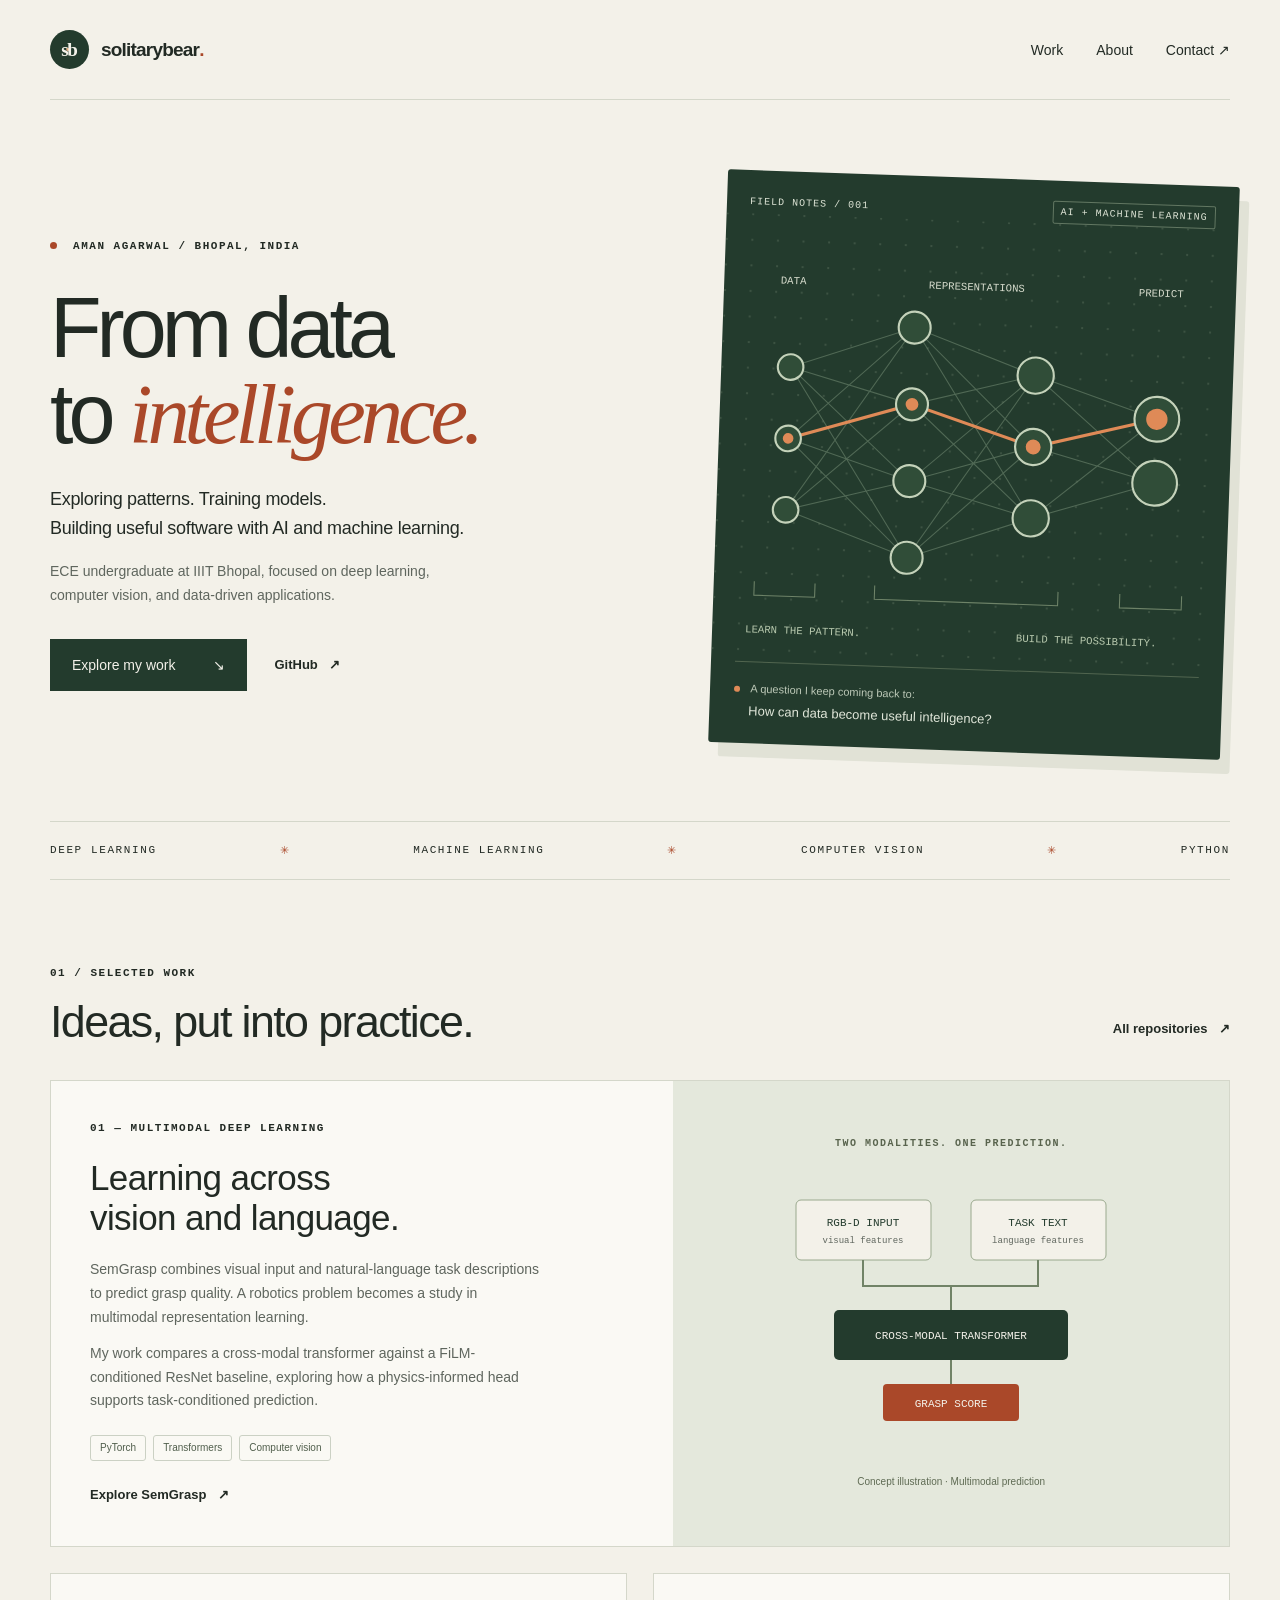
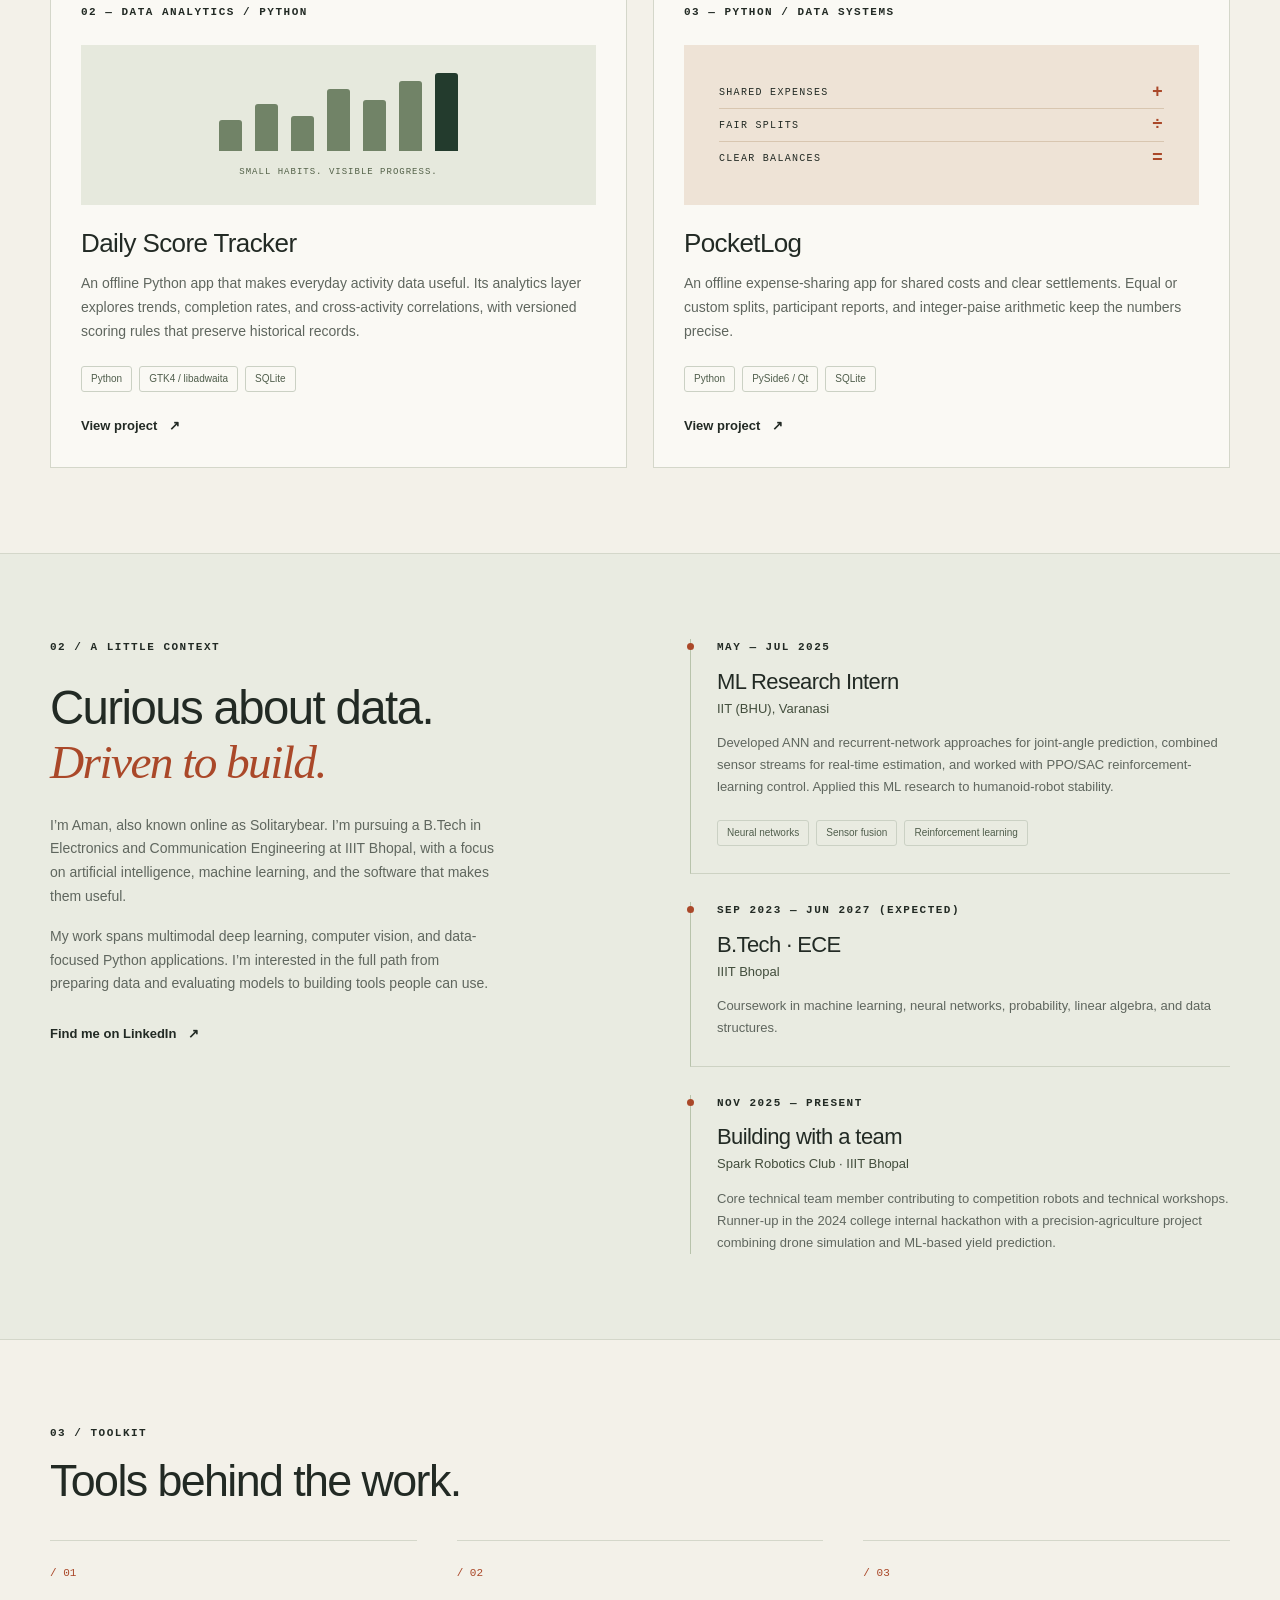
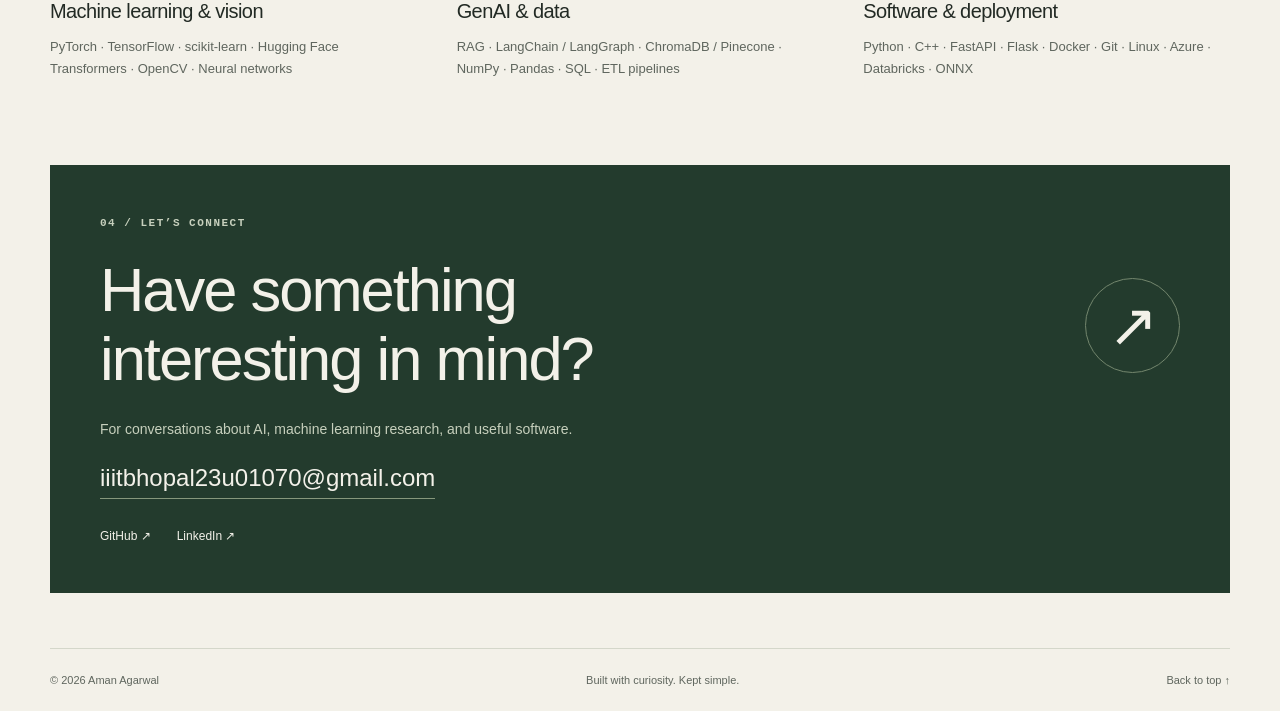
==== public/index.html @ e1615d8f "first commit" ====
<!doctype html>
<html lang="en">
<head>
  <meta charset="utf-8">
  <meta name="viewport" content="width=device-width, initial-scale=1">
  <meta name="theme-color" content="#f3f1e9">
  <title>Aman Agarwal — AI & Machine Learning</title>
  <meta name="description" content="Aman Agarwal's AI and machine learning portfolio. Explore multimodal deep learning, computer vision, data analytics, and practical Python applications.">
  <link rel="canonical" href="https://solitarybear.com/">
  <meta property="og:type" content="website">
  <meta property="og:title" content="Aman Agarwal — AI & Machine Learning">
  <meta property="og:description" content="From data to intelligence. AI, machine learning, and practical software by Aman Agarwal, also known as Solitarybear.">
  <meta property="og:url" content="https://solitarybear.com/">
  <link rel="icon" href="favicon.svg" type="image/svg+xml">
  <link rel="stylesheet" href="styles.css">
</head>
<body>
  <a class="skip-link" href="#main">Skip to content</a>
  <header class="site-header wrap">
    <a class="brand" href="#" aria-label="Solitarybear home"><span class="brand-mark" aria-hidden="true">s<span>·</span>b</span> solitarybear<span class="brand-dot">.</span></a>
    <nav aria-label="Main navigation"><a href="#work">Work</a><a href="#about">About</a><a href="#contact">Contact <span aria-hidden="true">↗</span></a></nav>
  </header>
  <main id="main">
    <section class="hero wrap" aria-labelledby="hero-title">
      <div class="hero-copy">
        <p class="eyebrow"><span class="status-dot" aria-hidden="true"></span> AMAN AGARWAL / BHOPAL, INDIA</p>
        <h1 id="hero-title">From data<br>to <em>intelligence.</em></h1>
        <p class="intro">Exploring patterns. Training models.<br class="desktop-break"> Building useful software with AI and machine learning.</p>
        <p class="hero-detail">ECE undergraduate at IIIT Bhopal, focused on deep learning, computer vision, and data-driven applications.</p>
        <div class="hero-actions"><a class="button" href="#work">Explore my work <span aria-hidden="true">↘</span></a><a class="text-link" href="https://github.com/solitarybear">GitHub <span aria-hidden="true">↗</span></a></div>
      </div>
      <figure class="model-figure">
        <div class="figure-top"><span>FIELD NOTES / 001</span><span class="figure-tag">AI + MACHINE LEARNING</span></div>
        <svg viewBox="0 0 480 420" role="img" aria-labelledby="model-title model-desc">
          <title id="model-title">From data to learned representations</title>
          <desc id="model-desc">An illustrative neural network connects input data through hidden layers to predictions. This is a conceptual diagram, not a specific model architecture.</desc>
          <defs><pattern id="grid" width="24" height="24" patternUnits="userSpaceOnUse"><circle cx="1" cy="1" r="1" fill="#657864" opacity=".45"/></pattern></defs>
          <rect width="480" height="420" fill="url(#grid)"/>
          <g fill="none" stroke="#69816b" stroke-width="1" opacity=".65">
            <path d="M65 143 180 102 295 143 410 180M65 210 180 102 295 210 410 240M65 277 180 102 295 277 410 180M65 143 180 174 295 143 410 240M65 210 180 174 295 210 410 180M65 277 180 174 295 277 410 240M65 143 180 246 295 143M65 210 180 246 295 210M65 277 180 246 295 277M65 143 180 318 295 143M65 210 180 318 295 210M65 277 180 318 295 277"/>
          </g>
          <path d="m65 210 115-36 115 36 115-30" fill="none" stroke="#df8a57" stroke-width="3"/>
          <g fill="#304d38" stroke="#c4d2ba" stroke-width="2">
            <circle cx="65" cy="143" r="12"/><circle cx="65" cy="210" r="12"/><circle cx="65" cy="277" r="12"/>
            <circle cx="180" cy="102" r="15"/><circle cx="180" cy="174" r="15"/><circle cx="180" cy="246" r="15"/><circle cx="180" cy="318" r="15"/>
            <circle cx="295" cy="143" r="17"/><circle cx="295" cy="210" r="17"/><circle cx="295" cy="277" r="17"/>
            <circle cx="410" cy="180" r="21"/><circle cx="410" cy="240" r="21"/>
          </g>
          <g fill="#df8a57"><circle cx="65" cy="210" r="5"/><circle cx="180" cy="174" r="6"/><circle cx="295" cy="210" r="7"/><circle cx="410" cy="180" r="10"/></g>
          <g fill="#d8ddce" font-family="monospace" font-size="10" text-anchor="middle"><text x="65" y="65">DATA</text><text x="237" y="65">REPRESENTATIONS</text><text x="410" y="65">PREDICT</text></g>
          <g stroke="#6e8368" fill="none"><path d="M38 345v13h57v-13M151 345v13h172v-13M381 345v13h58v-13"/></g>
          <g fill="#bacbb0" font-family="monospace" font-size="10"><text x="31" y="393">LEARN THE PATTERN.</text><text x="285" y="393">BUILD THE POSSIBILITY.</text></g>
        </svg>
        <figcaption><span class="status-dot" aria-hidden="true"></span> A question I keep coming back to:<br><strong>How can data become useful intelligence?</strong></figcaption>
      </figure>
    </section>
    <div class="interests wrap" aria-label="Areas of interest"><span>DEEP LEARNING</span><span aria-hidden="true">✳</span><span>MACHINE LEARNING</span><span aria-hidden="true">✳</span><span>COMPUTER VISION</span><span aria-hidden="true">✳</span><span>PYTHON</span></div>
    <section class="work wrap section" id="work" aria-labelledby="work-title">
      <div class="section-heading"><div><p class="eyebrow">01 / SELECTED WORK</p><h2 id="work-title">Ideas, put into practice.</h2></div><a class="text-link" href="https://github.com/solitarybear?tab=repositories">All repositories <span aria-hidden="true">↗</span></a></div>
      <article class="featured-project">
        <div class="project-story"><p class="eyebrow">01 — MULTIMODAL DEEP LEARNING</p><h3>Learning across<br>vision and language.</h3><p>SemGrasp combines visual input and natural-language task descriptions to predict grasp quality. A robotics problem becomes a study in multimodal representation learning.</p><p>My work compares a cross-modal transformer against a FiLM-conditioned ResNet baseline, exploring how a physics-informed head supports task-conditioned prediction.</p><ul class="tags" aria-label="Project technologies"><li>PyTorch</li><li>Transformers</li><li>Computer vision</li></ul><a class="text-link" href="https://github.com/solitarybear/Task-Aware-Semantic-Grasp-Quality-Prediction">Explore SemGrasp <span aria-hidden="true">↗</span></a></div>
        <div class="grasp-study" aria-label="Conceptual multimodal prediction pipeline">
          <p class="eyebrow">TWO MODALITIES. ONE PREDICTION.</p>
          <svg class="fusion-diagram" viewBox="0 0 340 260" role="img" aria-labelledby="fusion-title">
            <title id="fusion-title">Visual and task inputs combine in a cross-modal transformer to produce a grasp score</title>
            <g fill="#f3f1e9" stroke="#9aa98e"><rect x="15" y="24" width="135" height="60" rx="5"/><rect x="190" y="24" width="135" height="60" rx="5"/></g>
            <g fill="none" stroke="#718367" stroke-width="2"><path d="M82 84v26h88v24M257 84v26h-87M170 184v24"/></g>
            <rect x="53" y="134" width="234" height="50" rx="5" fill="#233b2d"/>
            <rect x="102" y="208" width="136" height="37" rx="4" fill="#aa4829"/>
            <g font-family="monospace" font-size="11" text-anchor="middle"><text x="82" y="50" fill="#233b2d">RGB-D INPUT</text><text x="82" y="67" fill="#5f665e" font-size="9">visual features</text><text x="257" y="50" fill="#233b2d">TASK TEXT</text><text x="257" y="67" fill="#5f665e" font-size="9">language features</text><text x="170" y="163" fill="#f3f1e9">CROSS-MODAL TRANSFORMER</text><text x="170" y="231" fill="#f3f1e9">GRASP SCORE</text></g>
          </svg>
          <p class="study-note">Concept illustration · Multimodal prediction</p>
        </div>
      </article>
      <div class="project-grid">
        <article class="project-card"><p class="eyebrow">02 — DATA ANALYTICS / PYTHON</p><div class="mini-visual tracker-visual" aria-hidden="true"><div class="tracker-bars"><i></i><i></i><i></i><i></i><i></i><i></i><i></i></div><span>SMALL HABITS. VISIBLE PROGRESS.</span></div><h3>Daily Score Tracker</h3><p>An offline Python app that makes everyday activity data useful. Its analytics layer explores trends, completion rates, and cross-activity correlations, with versioned scoring rules that preserve historical records.</p><ul class="tags" aria-label="Project technologies"><li>Python</li><li>GTK4 / libadwaita</li><li>SQLite</li></ul><a class="text-link" href="https://github.com/solitarybear/Daily-Score-Tracker">View project <span aria-hidden="true">↗</span></a></article>
        <article class="project-card"><p class="eyebrow">03 — PYTHON / DATA SYSTEMS</p><div class="mini-visual pocket-visual" aria-hidden="true"><span class="ledger-line">SHARED EXPENSES <b>+</b></span><span class="ledger-line">FAIR SPLITS <b>÷</b></span><span class="ledger-line">CLEAR BALANCES <b>=</b></span></div><h3>PocketLog</h3><p>An offline expense-sharing app for shared costs and clear settlements. Equal or custom splits, participant reports, and integer-paise arithmetic keep the numbers precise.</p><ul class="tags" aria-label="Project technologies"><li>Python</li><li>PySide6 / Qt</li><li>SQLite</li></ul><a class="text-link" href="https://github.com/solitarybear/PocketLog">View project <span aria-hidden="true">↗</span></a></article>
      </div>
    </section>
    <section class="about-section" id="about" aria-labelledby="about-title"><div class="wrap about-grid section">
      <div><p class="eyebrow">02 / A LITTLE CONTEXT</p><h2 id="about-title">Curious about data.<br><em>Driven to build.</em></h2><p>I’m Aman, also known online as Solitarybear. I’m pursuing a B.Tech in Electronics and Communication Engineering at IIIT Bhopal, with a focus on artificial intelligence, machine learning, and the software that makes them useful.</p><p>My work spans multimodal deep learning, computer vision, and data-focused Python applications. I’m interested in the full path from preparing data and evaluating models to building tools people can use.</p><a class="text-link" href="https://linkedin.com/in/solitarybear">Find me on LinkedIn <span aria-hidden="true">↗</span></a></div>
      <div class="timeline"><article><p class="eyebrow">MAY — JUL 2025</p><h3>ML Research Intern</h3><p class="institution">IIT (BHU), Varanasi</p><p>Developed ANN and recurrent-network approaches for joint-angle prediction, combined sensor streams for real-time estimation, and worked with PPO/SAC reinforcement-learning control. Applied this ML research to humanoid-robot stability.</p><ul class="tags"><li>Neural networks</li><li>Sensor fusion</li><li>Reinforcement learning</li></ul></article><article><p class="eyebrow">SEP 2023 — JUN 2027 (EXPECTED)</p><h3>B.Tech · ECE</h3><p class="institution">IIIT Bhopal</p><p>Coursework in machine learning, neural networks, probability, linear algebra, and data structures.</p></article><article><p class="eyebrow">NOV 2025 — PRESENT</p><h3>Building with a team</h3><p class="institution">Spark Robotics Club · IIIT Bhopal</p><p>Core technical team member contributing to competition robots and technical workshops. Runner-up in the 2024 college internal hackathon with a precision-agriculture project combining drone simulation and ML-based yield prediction.</p></article></div>
    </div></section>
    <section class="skills wrap section" aria-labelledby="skills-title"><div class="section-heading"><div><p class="eyebrow">03 / TOOLKIT</p><h2 id="skills-title">Tools behind the work.</h2></div></div><div class="skill-grid"><div><span class="skill-index">/ 01</span><h3>Machine learning & vision</h3><p>PyTorch · TensorFlow · scikit-learn · Hugging Face Transformers · OpenCV · Neural networks</p></div><div><span class="skill-index">/ 02</span><h3>GenAI & data</h3><p>RAG · LangChain / LangGraph · ChromaDB / Pinecone · NumPy · Pandas · SQL · ETL pipelines</p></div><div><span class="skill-index">/ 03</span><h3>Software & deployment</h3><p>Python · C++ · FastAPI · Flask · Docker · Git · Linux · Azure · Databricks · ONNX</p></div></div></section>
    <section class="contact wrap" id="contact" aria-labelledby="contact-title"><p class="eyebrow">04 / LET’S CONNECT</p><div class="contact-heading"><h2 id="contact-title">Have something<br>interesting in mind?</h2><a class="contact-arrow" href="mailto:iiitbhopal23u01070@gmail.com" aria-label="Email Aman Agarwal">↗</a></div><p>For conversations about AI, machine learning research, and useful software.</p><a class="email-link" href="mailto:iiitbhopal23u01070@gmail.com">iiitbhopal23u01070@gmail.com</a><div class="contact-socials"><a href="https://github.com/solitarybear">GitHub ↗</a><a href="https://linkedin.com/in/solitarybear">LinkedIn ↗</a></div></section>
  </main>
  <footer class="wrap"><span>© 2026 Aman Agarwal</span><span>Built with curiosity. Kept simple.</span><a href="#">Back to top ↑</a></footer>
</body>
</html>
---- public/styles.css ----
:root {
  --paper:#f3f1e9;
  --ink:#222a24;
  --muted:#5f665e;
  --line:#d4d7ca;
  --accent:#aa4829;
  --forest:#233b2d;
  --white:#faf9f4
}

* {
  box-sizing:border-box
}
html {
  scroll-behavior:smooth;
  scroll-padding-top:24px
}
body {
  margin:0;
  background:var(--paper);
  color:var(--ink);
  font-family:Arial,Helvetica,sans-serif;
  -webkit-font-smoothing:antialiased
}
a {
  color:inherit;
  text-decoration:none
}
a:focus-visible {
  outline:3px solid var(--accent);
  outline-offset:6px
}
a:hover {
  text-decoration:underline;
  text-underline-offset:5px
}
p {
  line-height:1.7
}
h1,h2,h3,p,figure {
  margin:0
}
h1,h2,h3 {
  font-weight:500
}
h2 {
  font-size:clamp(2rem,3.5vw,3.2rem);
  line-height:1.12;
  letter-spacing:-1.6px
}
h3 {
  letter-spacing:-.6px
}
em {
  font-family:Georgia,'Times New Roman',serif;
  font-weight:normal;
  color:var(--accent)
}
.wrap {
  width:min(1180px,calc(100% - 96px));
  margin-inline:auto
}
.site-header {
  display:flex;
  align-items:center;
  justify-content:space-between;
  height:100px;
  border-bottom:1px solid var(--line)
}
.brand {
  font-size:19px;
  display:flex;
  align-items:center;
  font-weight:700;
  letter-spacing:-.8px
}
.brand-dot {
  color:var(--accent)
}
.brand-mark {
  background:var(--forest);
  color:var(--paper);
  border-radius:50%;
  width:39px;
  height:39px;
  display:inline-flex;
  justify-content:center;
  align-items:center;
  margin-right:12px;
  letter-spacing:-3px;
  font-family:Georgia,serif;
  padding-right:3px
}
.brand-mark span {
  color:#e7ae7f
}
nav {
  display:flex;
  gap:33px;
  font-size:14px
}
nav a {
  padding:12px 0
}
.hero {
  display:grid;
  grid-template-columns:1.2fr 1fr;
  gap:54px;
  align-items:center;
  padding-block:78px 70px
}
.eyebrow {
  font-family:'Courier New',monospace;
  font-size:11px;
  font-weight:600;
  line-height:1.6;
  letter-spacing:1.5px
}
.status-dot {
  display:inline-block;
  width:7px;
  height:7px;
  background:var(--accent);
  border-radius:50%;
  margin-right:8px
}
.hero h1 {
  font-size:clamp(3.8rem,6.6vw,6.2rem);
  letter-spacing:-5px;
  line-height:1.02;
  margin:29px 0 27px
}
.intro {
  font-size:18px;
  line-height:1.6;
  letter-spacing:-.3px
}
.hero-detail {
  color:var(--muted);
  font-size:14px;
  max-width:400px;
  margin-top:17px
}
.hero-actions {
  display:flex;
  gap:27px;
  align-items:center;
  margin-top:31px
}
.button {
  background:var(--forest);
  color:var(--paper);
  padding:17px 21px;
  display:inline-flex;
  gap:38px;
  align-items:center;
  font-size:14px;
  border:1px solid var(--forest);
  transition:background .2s
}
.button:hover {
  background:#38543f;
  text-decoration:none
}
.text-link {
  font-size:13px;
  font-weight:600;
  display:inline-block;
  line-height:1.8
}
.text-link span {
  margin-left:8px
}
.model-figure {
  background:var(--forest);
  color:#dfe5d7;
  transform:rotate(2deg);
  border-radius:3px;
  box-shadow:10px 14px 0 #e1e2d6;
  overflow:hidden
}
.figure-top {
  display:flex;
  justify-content:space-between;
  align-items:center;
  padding:20px 23px 0;
  font:10px 'Courier New',monospace;
  letter-spacing:1px
}
.figure-tag {
  border:1px solid #627762;
  border-radius:2px;
  padding:5px 7px
}
.model-figure svg {
  width:100%;
  height:auto;
  display:block
}
.model-figure figcaption {
  border-top:1px solid #51654f;
  margin:0 24px;
  padding:17px 0 21px;
  font-size:11px;
  line-height:1.8;
  color:#bdc9b8
}
.model-figure figcaption strong {
  font-weight:400;
  color:#e1e7da;
  font-size:13px;
  margin-left:15px
}
.model-figure .status-dot {
  background:#df8a57;
  width:6px;
  height:6px
}
.interests {
  border-block:1px solid var(--line);
  padding-block:22px;
  display:flex;
  justify-content:space-between;
  gap:15px;
  font:11px 'Courier New',monospace;
  letter-spacing:1.6px
}
.interests span:nth-child(even) {
  color:var(--accent)
}
.section {
  padding-block:85px
}
.section-heading {
  display:flex;
  justify-content:space-between;
  align-items:end;
  gap:20px;
  margin-bottom:34px
}
.section-heading h2 {
  margin-top:13px
}
.section-heading>.text-link {
  padding-bottom:5px
}
.featured-project {
  display:grid;
  grid-template-columns:1.12fr 1fr;
  border:1px solid var(--line);
  background:var(--white)
}
.project-story {
  padding:39px
}
.project-story h3 {
  font-size:35px;
  line-height:1.13;
  margin:21px 0
}
.project-story>p:not(.eyebrow) {
  font-size:14px;
  color:var(--muted);
  max-width:455px;
  margin-top:12px
}
.tags {
  list-style:none;
  padding:0;
  display:flex;
  flex-wrap:wrap;
  gap:7px;
  margin:22px 0
}
.tags li {
  font-size:10px;
  line-height:1.6;
  padding:4px 9px;
  border:1px solid #cbd1c4;
  border-radius:3px;
  color:#505e4c
}
.grasp-study {
  background:#e4e8dc;
  padding:35px;
  display:flex;
  flex-direction:column;
  justify-content:center;
  align-items:center;
  overflow:hidden
}
.grasp-study>.eyebrow {
  font-size:10px;
  color:#59644e
}
.fusion-diagram {
  width:100%;
  max-width:340px;
  height:auto;
  margin-block:24px;
}
.study-note {
  font-size:10px;
  color:#5f6b54;
  margin-top:13px
}
.project-grid {
  display:grid;
  grid-template-columns:1fr 1fr;
  gap:26px;
  margin-top:26px
}
.project-card {
  min-width:0;
  border:1px solid var(--line);
  padding:30px;
  background:var(--white);
  display:flex;
  flex-direction:column
}
.project-card h3 {
  font-size:26px;
  margin:23px 0 13px
}
.project-card>p:not(.eyebrow) {
  font-size:14px;
  color:var(--muted)
}
.project-card>.text-link {
  margin-top:auto;
  align-self:start
}
.mini-visual {
  margin-top:24px;
  height:160px;
  overflow:hidden
}
.tracker-visual {
  background:#e6e9dd;
  display:flex;
  flex-direction:column;
  justify-content:center;
  align-items:center;
  gap:16px
}
.tracker-bars {
  display:flex;
  gap:13px;
  height:78px;
  align-items:end
}
.tracker-bars i {
  display:block;
  width:23px;
  background:#718367;
  border-radius:3px 3px 0 0;
  height:40%
}
.tracker-bars i:nth-child(2) {
  height:60%
}
.tracker-bars i:nth-child(3) {
  height:45%
}
.tracker-bars i:nth-child(4) {
  height:80%
}
.tracker-bars i:nth-child(5) {
  height:66%
}
.tracker-bars i:nth-child(6) {
  height:90%
}
.tracker-bars i:nth-child(7) {
  height:100%;
  background:var(--forest)
}
.tracker-visual>span {
  font:9px 'Courier New',monospace;
  letter-spacing:1px;
  color:#536148
}
.pocket-visual {
  background:#eee3d6;
  padding:19px 35px;
  display:flex;
  flex-direction:column;
  justify-content:center
}
.ledger-line {
  font:10px 'Courier New',monospace;
  letter-spacing:1.3px;
  border-bottom:1px solid #d8c6b0;
  padding:10px 0;
  display:flex;
  justify-content:space-between;
  align-items:center
}
.ledger-line b {
  font-size:18px;
  color:var(--accent);
  line-height:12px
}
.ledger-line:last-child {
  border:0
}
.about-section {
  background:#e9ebe1;
  border-block:1px solid var(--line)
}
.about-grid {
  display:grid;
  grid-template-columns:1fr 1fr;
  gap:100px
}
.about-grid h2 {
  margin:24px 0;
  font-size:clamp(2rem,3.7vw,3.3rem);
  line-height:1.14
}
.about-grid>div>p:not(.eyebrow) {
  font-size:14px;
  max-width:450px;
  color:var(--muted);
  margin:16px 0
}
.about-grid .text-link {
  margin-top:10px
}
.timeline article {
  padding:0 0 27px 26px;
  margin-bottom:28px;
  border-bottom:1px solid #cdd2c3;
  border-left:1px solid #b8c3ab;
  position:relative
}
.timeline article:before {
  content:'';
  position:absolute;
  width:7px;
  height:7px;
  left:-4px;
  top:4px;
  background:var(--accent);
  border-radius:50%
}
.timeline article:last-child {
  margin-bottom:0;
  border-bottom:0;
  padding-bottom:0
}
.timeline h3 {
  font-size:22px;
  margin:12px 0 3px
}
.timeline .institution {
  font-size:13px;
  color:#424d3c;
  margin-bottom:12px
}
.timeline p:not(.eyebrow):not(.institution) {
  font-size:13px;
  color:var(--muted)
}
.timeline .tags {
  margin-bottom:0
}
.skill-grid {
  display:grid;
  grid-template-columns:repeat(3,1fr);
  gap:40px
}
.skill-grid>div {
  border-top:1px solid var(--line);
  padding-top:21px
}
.skill-index {
  font:11px 'Courier New',monospace;
  color:var(--accent)
}
.skill-grid h3 {
  font-size:20px;
  margin:20px 0 13px
}
.skill-grid p {
  font-size:13px;
  color:var(--muted)
}
.contact {
  padding:50px;
  background:var(--forest);
  color:var(--paper);
  margin-bottom:55px
}
.contact>.eyebrow {
  color:#c7d0bd
}
.contact-heading {
  display:flex;
  align-items:center;
  justify-content:space-between;
  gap:24px;
  margin:24px 0
}
.contact h2 {
  font-size:clamp(2rem,4.8vw,4.4rem);
  letter-spacing:-2px
}
.contact-arrow {
  font-size:60px;
  border:1px solid #73866d;
  border-radius:50%;
  width:95px;
  height:95px;
  flex-shrink:0;
  display:flex;
  align-items:center;
  justify-content:center;
  transition:background .2s
}
.contact-arrow:hover {
  background:#3a5140;
  text-decoration:none
}
.contact>p:not(.eyebrow) {
  color:#c7d0bd;
  font-size:14px
}
.email-link {
  display:inline-block;
  font-size:clamp(1rem,2.5vw,1.5rem);
  border-bottom:1px solid #86977c;
  padding-bottom:6px;
  margin:22px 0;
  overflow-wrap:anywhere
}
.contact-socials {
  display:flex;
  gap:26px;
  font-size:12px;
  margin-top:8px
}
footer {
  display:flex;
  justify-content:space-between;
  gap:20px;
  border-top:1px solid var(--line);
  padding-block:25px;
  font-size:11px;
  color:var(--muted)
}
.skip-link {
  position:fixed;
  top:10px;
  left:10px;
  z-index:10;
  padding:12px;
  background:var(--paper);
  transform:translateY(-200%)
}
.skip-link:focus {
  transform:translateY(0)
}

@media(min-width:1500px) {
  .hero h1 {
  font-size:94px
}

}

@media(max-width:1000px) {
  .wrap {
  width:calc(100% - 56px)
}
.hero {
  gap:32px;
  padding-block:60px
}
.hero h1 {
  font-size:64px;
  letter-spacing:-3px
}
.intro {
  font-size:16px
}
.hero-detail {
  font-size:13px
}
.figure-top {
  font-size:8px;
  padding-inline:14px
}
.figure-tag {
  padding:4px
}
.about-grid {
  gap:50px
}
.project-story {
  padding:28px
}
.grasp-study {
  padding:20px
}
.project-story h3 {
  font-size:30px
}
.interests {
  font-size:10px;
  letter-spacing:1px
}

}

@media(max-width:720px) {
  .wrap {
  width:calc(100% - 40px)
}
.site-header {
  height:80px
}
.brand {
  font-size:16px
}
.brand-mark {
  width:32px;
  height:32px;
  margin-right:8px
}
nav {
  gap:18px;
  font-size:12px
}
.hero {
  grid-template-columns:1fr;
  gap:44px;
  padding-block:48px
}
.hero h1 {
  font-size:clamp(3.3rem,11vw,5rem);
  letter-spacing:-3px;
  margin-top:23px
}
.intro {
  font-size:17px
}
.hero-detail {
  font-size:14px;
  max-width:440px
}
.model-figure {
  width:min(430px,94%);
  margin-inline:auto;
  transform:rotate(1deg)
}
.figure-top {
  font-size:10px;
  padding-inline:20px
}
.interests {
  flex-wrap:wrap;
  justify-content:center;
  gap:14px 20px;
  font-size:9px
}
.interests span:nth-child(4) {
  display:none
}
.section {
  padding-block:58px
}
.section-heading {
  display:block
}
.section-heading>.text-link {
  margin-top:20px
}
.featured-project {
  grid-template-columns:1fr
}
.project-story {
  padding:28px
}
.grasp-study {
  padding:29px 20px
}
.project-grid {
  grid-template-columns:1fr;
  gap:20px;
  margin-top:20px
}
.project-card {
  padding:26px
}
.mini-visual {
  height:170px
}
.about-grid {
  grid-template-columns:1fr;
  gap:45px
}
.about-grid h2 {
  font-size:40px
}
.skill-grid {
  grid-template-columns:1fr;
  gap:27px
}
.skill-grid h3 {
  margin-top:12px
}
.contact {
  padding:29px 24px;
  margin-bottom:35px
}
.contact h2 {
  font-size:36px;
  letter-spacing:-1.5px
}
.contact-arrow {
  width:54px;
  height:54px;
  font-size:34px
}
.contact-heading {
  gap:10px
}
.contact>p:not(.eyebrow) {
  max-width:280px
}
footer {
  flex-wrap:wrap;
  font-size:10px;
  padding-block:22px
}
footer span:nth-child(2) {
  display:none
}
.desktop-break {
  display:none
}

}

@media(max-width:360px) {
  .tracker-bars {
  gap:10px
}
.tracker-bars i {
  width:20px
}
.wrap {
  width:calc(100% - 30px)
}
nav {
  gap:12px
}
.brand {
  font-size:14px
}
.contact-heading {
  align-items:start
}
.contact h2 {
  font-size:30px
}
.eyebrow {
  font-size:10px
}
.hero-actions {
  gap:20px
}
.button {
  gap:18px
}

}

@media(prefers-reduced-motion:reduce) {
  html {
  scroll-behavior:auto
}
* {
  transition:none!important
}

}
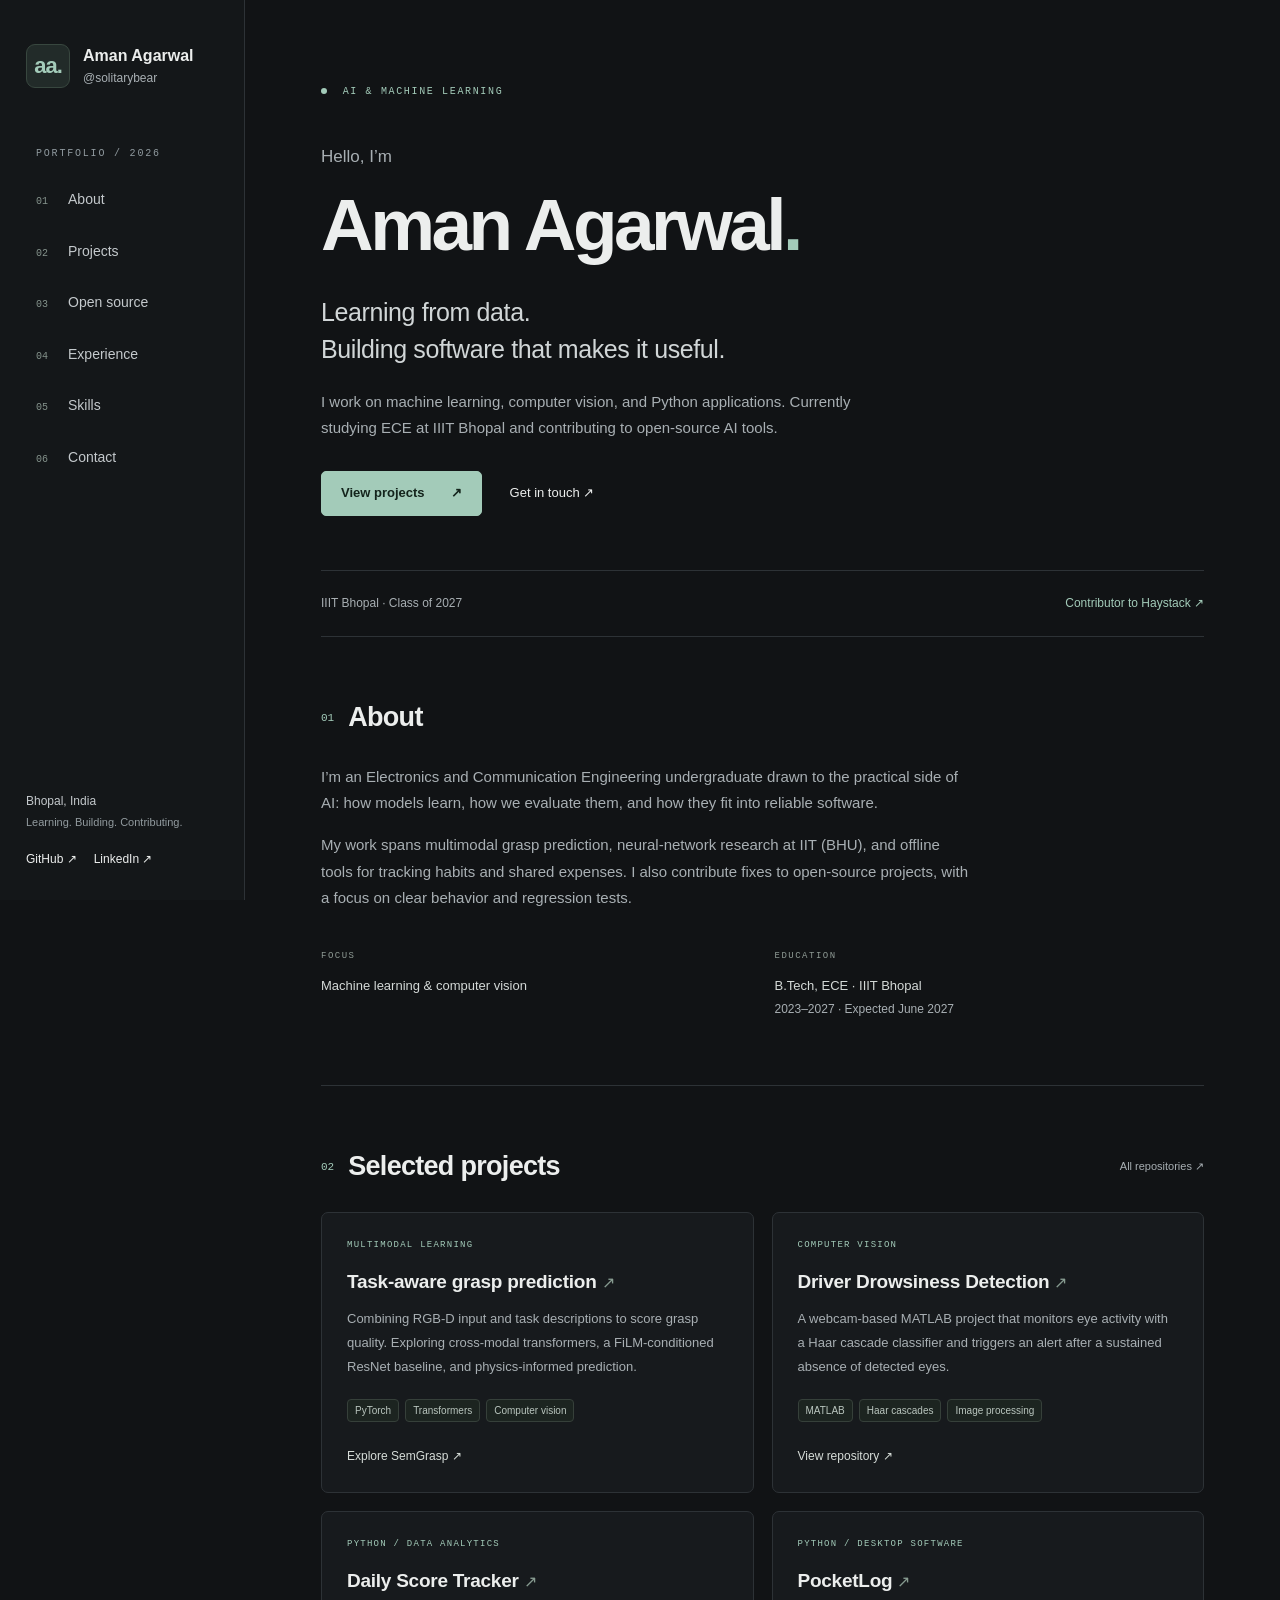
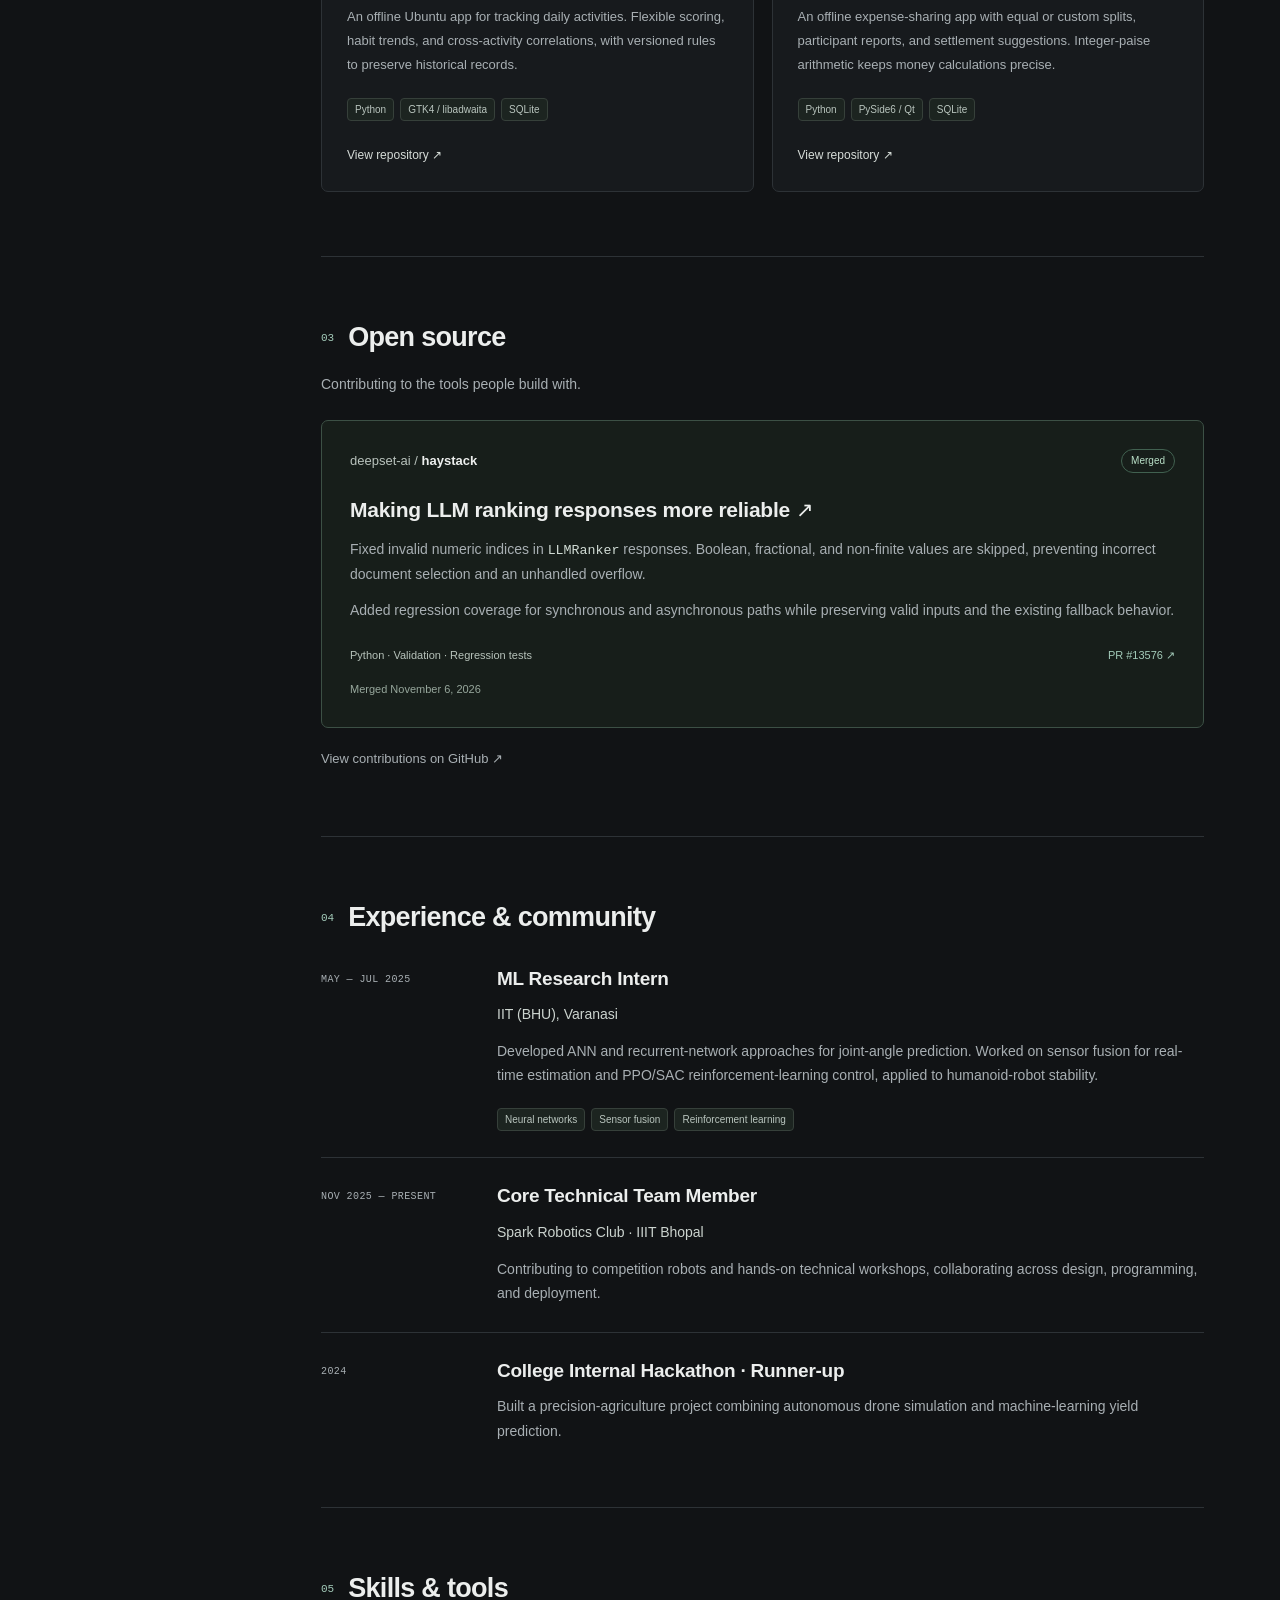
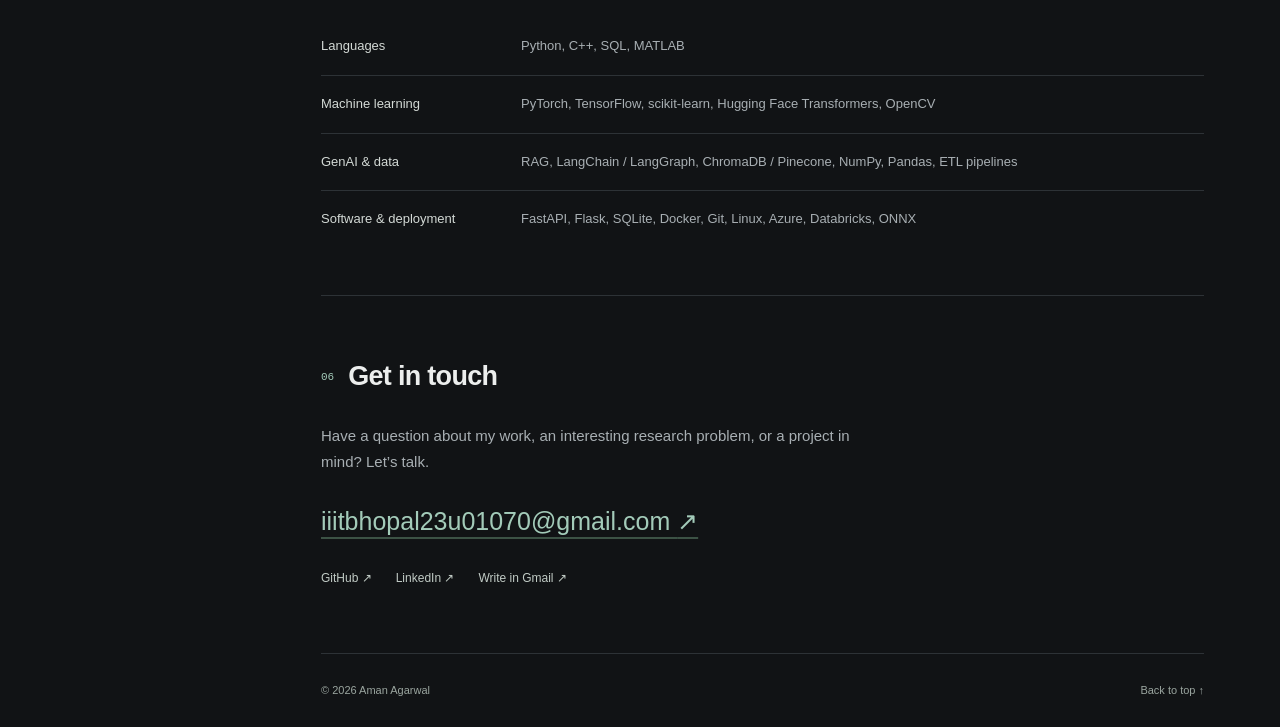
==== commit 198cab2f: "Redesign portfolio and feature verified open-source work" ====
--- a/public/index.html
+++ b/public/index.html
@@ -3,87 +3,89 @@
 <head>
   <meta charset="utf-8">
   <meta name="viewport" content="width=device-width, initial-scale=1">
-  <meta name="theme-color" content="#f3f1e9">
+  <meta name="theme-color" content="#111315">
   <title>Aman Agarwal — AI & Machine Learning</title>
-  <meta name="description" content="Aman Agarwal's AI and machine learning portfolio. Explore multimodal deep learning, computer vision, data analytics, and practical Python applications.">
+  <meta name="description" content="Aman Agarwal: AI and machine learning, multimodal research, Python applications, and open-source contributions to Haystack. ECE undergraduate at IIIT Bhopal.">
   <link rel="canonical" href="https://solitarybear.com/">
   <meta property="og:type" content="website">
   <meta property="og:title" content="Aman Agarwal — AI & Machine Learning">
-  <meta property="og:description" content="From data to intelligence. AI, machine learning, and practical software by Aman Agarwal, also known as Solitarybear.">
+  <meta property="og:description" content="Machine learning research, useful software, and contributions to open source.">
   <meta property="og:url" content="https://solitarybear.com/">
   <link rel="icon" href="favicon.svg" type="image/svg+xml">
   <link rel="stylesheet" href="styles.css">
 </head>
 <body>
-  <a class="skip-link" href="#main">Skip to content</a>
-  <header class="site-header wrap">
-    <a class="brand" href="#" aria-label="Solitarybear home"><span class="brand-mark" aria-hidden="true">s<span>·</span>b</span> solitarybear<span class="brand-dot">.</span></a>
-    <nav aria-label="Main navigation"><a href="#work">Work</a><a href="#about">About</a><a href="#contact">Contact <span aria-hidden="true">↗</span></a></nav>
+<a class="skip-link" href="#main">Skip to content</a>
+<aside class="sidebar">
+  <a class="identity" href="#home" aria-label="Aman Agarwal home"><span class="monogram" aria-hidden="true">aa.</span><span>Aman Agarwal<small>@solitarybear</small></span></a>
+  <p class="sidebar-label">PORTFOLIO / 2026</p>
+  <nav aria-label="Main navigation">
+    <a href="#about"><span>01</span>About</a>
+    <a href="#work"><span>02</span>Projects</a>
+    <a href="#open-source"><span>03</span>Open source</a>
+    <a href="#experience"><span>04</span>Experience</a>
+    <a href="#skills"><span>05</span>Skills</a>
+    <a href="#contact"><span>06</span>Contact</a>
+  </nav>
+  <div class="sidebar-bottom"><p>Bhopal, India<br><span>Learning. Building. Contributing.</span></p><a href="https://github.com/solitarybear">GitHub ↗</a><a href="https://linkedin.com/in/solitarybear">LinkedIn ↗</a></div>
+</aside>
+<main id="main" class="content">
+  <header class="hero" id="home">
+    <p class="eyebrow"><span class="dot" aria-hidden="true"></span> AI & MACHINE LEARNING</p>
+    <p class="hello">Hello, I’m</p>
+    <h1>Aman Agarwal<span>.</span></h1>
+    <p class="lead">Learning from data.<br>Building software that makes it useful.</p>
+    <p class="hero-summary">I work on machine learning, computer vision, and Python applications. Currently studying ECE at IIIT Bhopal and contributing to open-source AI tools.</p>
+    <div class="actions"><a class="button" href="#work">View projects <span aria-hidden="true">↗</span></a><a class="quiet-link" href="#contact">Get in touch <span aria-hidden="true">↗</span></a></div>
+    <div class="hero-foot"><span>IIIT Bhopal · Class of 2027</span><a href="https://github.com/deepset-ai/haystack/pull/13576">Contributor to Haystack <span aria-hidden="true">↗</span></a></div>
   </header>
-  <main id="main">
-    <section class="hero wrap" aria-labelledby="hero-title">
-      <div class="hero-copy">
-        <p class="eyebrow"><span class="status-dot" aria-hidden="true"></span> AMAN AGARWAL / BHOPAL, INDIA</p>
-        <h1 id="hero-title">From data<br>to <em>intelligence.</em></h1>
-        <p class="intro">Exploring patterns. Training models.<br class="desktop-break"> Building useful software with AI and machine learning.</p>
-        <p class="hero-detail">ECE undergraduate at IIIT Bhopal, focused on deep learning, computer vision, and data-driven applications.</p>
-        <div class="hero-actions"><a class="button" href="#work">Explore my work <span aria-hidden="true">↘</span></a><a class="text-link" href="https://github.com/solitarybear">GitHub <span aria-hidden="true">↗</span></a></div>
-      </div>
-      <figure class="model-figure">
-        <div class="figure-top"><span>FIELD NOTES / 001</span><span class="figure-tag">AI + MACHINE LEARNING</span></div>
-        <svg viewBox="0 0 480 420" role="img" aria-labelledby="model-title model-desc">
-          <title id="model-title">From data to learned representations</title>
-          <desc id="model-desc">An illustrative neural network connects input data through hidden layers to predictions. This is a conceptual diagram, not a specific model architecture.</desc>
-          <defs><pattern id="grid" width="24" height="24" patternUnits="userSpaceOnUse"><circle cx="1" cy="1" r="1" fill="#657864" opacity=".45"/></pattern></defs>
-          <rect width="480" height="420" fill="url(#grid)"/>
-          <g fill="none" stroke="#69816b" stroke-width="1" opacity=".65">
-            <path d="M65 143 180 102 295 143 410 180M65 210 180 102 295 210 410 240M65 277 180 102 295 277 410 180M65 143 180 174 295 143 410 240M65 210 180 174 295 210 410 180M65 277 180 174 295 277 410 240M65 143 180 246 295 143M65 210 180 246 295 210M65 277 180 246 295 277M65 143 180 318 295 143M65 210 180 318 295 210M65 277 180 318 295 277"/>
-          </g>
-          <path d="m65 210 115-36 115 36 115-30" fill="none" stroke="#df8a57" stroke-width="3"/>
-          <g fill="#304d38" stroke="#c4d2ba" stroke-width="2">
-            <circle cx="65" cy="143" r="12"/><circle cx="65" cy="210" r="12"/><circle cx="65" cy="277" r="12"/>
-            <circle cx="180" cy="102" r="15"/><circle cx="180" cy="174" r="15"/><circle cx="180" cy="246" r="15"/><circle cx="180" cy="318" r="15"/>
-            <circle cx="295" cy="143" r="17"/><circle cx="295" cy="210" r="17"/><circle cx="295" cy="277" r="17"/>
-            <circle cx="410" cy="180" r="21"/><circle cx="410" cy="240" r="21"/>
-          </g>
-          <g fill="#df8a57"><circle cx="65" cy="210" r="5"/><circle cx="180" cy="174" r="6"/><circle cx="295" cy="210" r="7"/><circle cx="410" cy="180" r="10"/></g>
-          <g fill="#d8ddce" font-family="monospace" font-size="10" text-anchor="middle"><text x="65" y="65">DATA</text><text x="237" y="65">REPRESENTATIONS</text><text x="410" y="65">PREDICT</text></g>
-          <g stroke="#6e8368" fill="none"><path d="M38 345v13h57v-13M151 345v13h172v-13M381 345v13h58v-13"/></g>
-          <g fill="#bacbb0" font-family="monospace" font-size="10"><text x="31" y="393">LEARN THE PATTERN.</text><text x="285" y="393">BUILD THE POSSIBILITY.</text></g>
-        </svg>
-        <figcaption><span class="status-dot" aria-hidden="true"></span> A question I keep coming back to:<br><strong>How can data become useful intelligence?</strong></figcaption>
-      </figure>
-    </section>
-    <div class="interests wrap" aria-label="Areas of interest"><span>DEEP LEARNING</span><span aria-hidden="true">✳</span><span>MACHINE LEARNING</span><span aria-hidden="true">✳</span><span>COMPUTER VISION</span><span aria-hidden="true">✳</span><span>PYTHON</span></div>
-    <section class="work wrap section" id="work" aria-labelledby="work-title">
-      <div class="section-heading"><div><p class="eyebrow">01 / SELECTED WORK</p><h2 id="work-title">Ideas, put into practice.</h2></div><a class="text-link" href="https://github.com/solitarybear?tab=repositories">All repositories <span aria-hidden="true">↗</span></a></div>
-      <article class="featured-project">
-        <div class="project-story"><p class="eyebrow">01 — MULTIMODAL DEEP LEARNING</p><h3>Learning across<br>vision and language.</h3><p>SemGrasp combines visual input and natural-language task descriptions to predict grasp quality. A robotics problem becomes a study in multimodal representation learning.</p><p>My work compares a cross-modal transformer against a FiLM-conditioned ResNet baseline, exploring how a physics-informed head supports task-conditioned prediction.</p><ul class="tags" aria-label="Project technologies"><li>PyTorch</li><li>Transformers</li><li>Computer vision</li></ul><a class="text-link" href="https://github.com/solitarybear/Task-Aware-Semantic-Grasp-Quality-Prediction">Explore SemGrasp <span aria-hidden="true">↗</span></a></div>
-        <div class="grasp-study" aria-label="Conceptual multimodal prediction pipeline">
-          <p class="eyebrow">TWO MODALITIES. ONE PREDICTION.</p>
-          <svg class="fusion-diagram" viewBox="0 0 340 260" role="img" aria-labelledby="fusion-title">
-            <title id="fusion-title">Visual and task inputs combine in a cross-modal transformer to produce a grasp score</title>
-            <g fill="#f3f1e9" stroke="#9aa98e"><rect x="15" y="24" width="135" height="60" rx="5"/><rect x="190" y="24" width="135" height="60" rx="5"/></g>
-            <g fill="none" stroke="#718367" stroke-width="2"><path d="M82 84v26h88v24M257 84v26h-87M170 184v24"/></g>
-            <rect x="53" y="134" width="234" height="50" rx="5" fill="#233b2d"/>
-            <rect x="102" y="208" width="136" height="37" rx="4" fill="#aa4829"/>
-            <g font-family="monospace" font-size="11" text-anchor="middle"><text x="82" y="50" fill="#233b2d">RGB-D INPUT</text><text x="82" y="67" fill="#5f665e" font-size="9">visual features</text><text x="257" y="50" fill="#233b2d">TASK TEXT</text><text x="257" y="67" fill="#5f665e" font-size="9">language features</text><text x="170" y="163" fill="#f3f1e9">CROSS-MODAL TRANSFORMER</text><text x="170" y="231" fill="#f3f1e9">GRASP SCORE</text></g>
-          </svg>
-          <p class="study-note">Concept illustration · Multimodal prediction</p>
-        </div>
-      </article>
-      <div class="project-grid">
-        <article class="project-card"><p class="eyebrow">02 — DATA ANALYTICS / PYTHON</p><div class="mini-visual tracker-visual" aria-hidden="true"><div class="tracker-bars"><i></i><i></i><i></i><i></i><i></i><i></i><i></i></div><span>SMALL HABITS. VISIBLE PROGRESS.</span></div><h3>Daily Score Tracker</h3><p>An offline Python app that makes everyday activity data useful. Its analytics layer explores trends, completion rates, and cross-activity correlations, with versioned scoring rules that preserve historical records.</p><ul class="tags" aria-label="Project technologies"><li>Python</li><li>GTK4 / libadwaita</li><li>SQLite</li></ul><a class="text-link" href="https://github.com/solitarybear/Daily-Score-Tracker">View project <span aria-hidden="true">↗</span></a></article>
-        <article class="project-card"><p class="eyebrow">03 — PYTHON / DATA SYSTEMS</p><div class="mini-visual pocket-visual" aria-hidden="true"><span class="ledger-line">SHARED EXPENSES <b>+</b></span><span class="ledger-line">FAIR SPLITS <b>÷</b></span><span class="ledger-line">CLEAR BALANCES <b>=</b></span></div><h3>PocketLog</h3><p>An offline expense-sharing app for shared costs and clear settlements. Equal or custom splits, participant reports, and integer-paise arithmetic keep the numbers precise.</p><ul class="tags" aria-label="Project technologies"><li>Python</li><li>PySide6 / Qt</li><li>SQLite</li></ul><a class="text-link" href="https://github.com/solitarybear/PocketLog">View project <span aria-hidden="true">↗</span></a></article>
-      </div>
-    </section>
-    <section class="about-section" id="about" aria-labelledby="about-title"><div class="wrap about-grid section">
-      <div><p class="eyebrow">02 / A LITTLE CONTEXT</p><h2 id="about-title">Curious about data.<br><em>Driven to build.</em></h2><p>I’m Aman, also known online as Solitarybear. I’m pursuing a B.Tech in Electronics and Communication Engineering at IIIT Bhopal, with a focus on artificial intelligence, machine learning, and the software that makes them useful.</p><p>My work spans multimodal deep learning, computer vision, and data-focused Python applications. I’m interested in the full path from preparing data and evaluating models to building tools people can use.</p><a class="text-link" href="https://linkedin.com/in/solitarybear">Find me on LinkedIn <span aria-hidden="true">↗</span></a></div>
-      <div class="timeline"><article><p class="eyebrow">MAY — JUL 2025</p><h3>ML Research Intern</h3><p class="institution">IIT (BHU), Varanasi</p><p>Developed ANN and recurrent-network approaches for joint-angle prediction, combined sensor streams for real-time estimation, and worked with PPO/SAC reinforcement-learning control. Applied this ML research to humanoid-robot stability.</p><ul class="tags"><li>Neural networks</li><li>Sensor fusion</li><li>Reinforcement learning</li></ul></article><article><p class="eyebrow">SEP 2023 — JUN 2027 (EXPECTED)</p><h3>B.Tech · ECE</h3><p class="institution">IIIT Bhopal</p><p>Coursework in machine learning, neural networks, probability, linear algebra, and data structures.</p></article><article><p class="eyebrow">NOV 2025 — PRESENT</p><h3>Building with a team</h3><p class="institution">Spark Robotics Club · IIIT Bhopal</p><p>Core technical team member contributing to competition robots and technical workshops. Runner-up in the 2024 college internal hackathon with a precision-agriculture project combining drone simulation and ML-based yield prediction.</p></article></div>
-    </div></section>
-    <section class="skills wrap section" aria-labelledby="skills-title"><div class="section-heading"><div><p class="eyebrow">03 / TOOLKIT</p><h2 id="skills-title">Tools behind the work.</h2></div></div><div class="skill-grid"><div><span class="skill-index">/ 01</span><h3>Machine learning & vision</h3><p>PyTorch · TensorFlow · scikit-learn · Hugging Face Transformers · OpenCV · Neural networks</p></div><div><span class="skill-index">/ 02</span><h3>GenAI & data</h3><p>RAG · LangChain / LangGraph · ChromaDB / Pinecone · NumPy · Pandas · SQL · ETL pipelines</p></div><div><span class="skill-index">/ 03</span><h3>Software & deployment</h3><p>Python · C++ · FastAPI · Flask · Docker · Git · Linux · Azure · Databricks · ONNX</p></div></div></section>
-    <section class="contact wrap" id="contact" aria-labelledby="contact-title"><p class="eyebrow">04 / LET’S CONNECT</p><div class="contact-heading"><h2 id="contact-title">Have something<br>interesting in mind?</h2><a class="contact-arrow" href="mailto:iiitbhopal23u01070@gmail.com" aria-label="Email Aman Agarwal">↗</a></div><p>For conversations about AI, machine learning research, and useful software.</p><a class="email-link" href="mailto:iiitbhopal23u01070@gmail.com">iiitbhopal23u01070@gmail.com</a><div class="contact-socials"><a href="https://github.com/solitarybear">GitHub ↗</a><a href="https://linkedin.com/in/solitarybear">LinkedIn ↗</a></div></section>
-  </main>
-  <footer class="wrap"><span>© 2026 Aman Agarwal</span><span>Built with curiosity. Kept simple.</span><a href="#">Back to top ↑</a></footer>
+  <section id="about" aria-labelledby="about-title">
+    <div class="section-title"><span class="section-number">01</span><h2 id="about-title">About</h2></div>
+    <div class="about-copy"><p>I’m an Electronics and Communication Engineering undergraduate drawn to the practical side of AI: how models learn, how we evaluate them, and how they fit into reliable software.</p><p>My work spans multimodal grasp prediction, neural-network research at IIT (BHU), and offline tools for tracking habits and shared expenses. I also contribute fixes to open-source projects, with a focus on clear behavior and regression tests.</p></div>
+    <div class="facts"><div><span>FOCUS</span><p>Machine learning & computer vision</p></div><div><span>EDUCATION</span><p>B.Tech, ECE · IIIT Bhopal<br><small>2023–2027 · Expected June 2027</small></p></div></div>
+  </section>
+  <section id="work" aria-labelledby="work-title">
+    <div class="section-title"><span class="section-number">02</span><h2 id="work-title">Selected projects</h2><a class="section-link" href="https://github.com/solitarybear?tab=repositories">All repositories ↗</a></div>
+    <div class="projects">
+      <article class="project"><p class="eyebrow">MULTIMODAL LEARNING</p><h3><a href="https://github.com/solitarybear/Task-Aware-Semantic-Grasp-Quality-Prediction">Task-aware grasp prediction <span aria-hidden="true">↗</span></a></h3><p>Combining RGB-D input and task descriptions to score grasp quality. Exploring cross-modal transformers, a FiLM-conditioned ResNet baseline, and physics-informed prediction.</p><ul class="tags" aria-label="Technologies"><li>PyTorch</li><li>Transformers</li><li>Computer vision</li></ul><a class="project-link" href="https://github.com/solitarybear/Task-Aware-Semantic-Grasp-Quality-Prediction">Explore SemGrasp ↗</a></article>
+      <article class="project"><p class="eyebrow">COMPUTER VISION</p><h3><a href="https://github.com/solitarybear/Driver-Drowsiness-Detection">Driver Drowsiness Detection <span aria-hidden="true">↗</span></a></h3><p>A webcam-based MATLAB project that monitors eye activity with a Haar cascade classifier and triggers an alert after a sustained absence of detected eyes.</p><ul class="tags" aria-label="Technologies"><li>MATLAB</li><li>Haar cascades</li><li>Image processing</li></ul><a class="project-link" href="https://github.com/solitarybear/Driver-Drowsiness-Detection">View repository ↗</a></article>
+      <article class="project"><p class="eyebrow">PYTHON / DATA ANALYTICS</p><h3><a href="https://github.com/solitarybear/Daily-Score-Tracker">Daily Score Tracker <span aria-hidden="true">↗</span></a></h3><p>An offline Ubuntu app for tracking daily activities. Flexible scoring, habit trends, and cross-activity correlations, with versioned rules to preserve historical records.</p><ul class="tags" aria-label="Technologies"><li>Python</li><li>GTK4 / libadwaita</li><li>SQLite</li></ul><a class="project-link" href="https://github.com/solitarybear/Daily-Score-Tracker">View repository ↗</a></article>
+      <article class="project"><p class="eyebrow">PYTHON / DESKTOP SOFTWARE</p><h3><a href="https://github.com/solitarybear/PocketLog">PocketLog <span aria-hidden="true">↗</span></a></h3><p>An offline expense-sharing app with equal or custom splits, participant reports, and settlement suggestions. Integer-paise arithmetic keeps money calculations precise.</p><ul class="tags" aria-label="Technologies"><li>Python</li><li>PySide6 / Qt</li><li>SQLite</li></ul><a class="project-link" href="https://github.com/solitarybear/PocketLog">View repository ↗</a></article>
+    </div>
+  </section>
+  <section id="open-source" aria-labelledby="oss-title">
+    <div class="section-title"><span class="section-number">03</span><h2 id="oss-title">Open source</h2></div>
+    <p class="section-intro">Contributing to the tools people build with.</p>
+    <article class="contribution">
+      <div class="contribution-top"><a class="repo-name" href="https://github.com/deepset-ai/haystack">deepset-ai / <strong>haystack</strong></a><span class="merged">Merged</span></div>
+      <h3><a href="https://github.com/deepset-ai/haystack/pull/13576">Making LLM ranking responses more reliable <span aria-hidden="true">↗</span></a></h3>
+      <p>Fixed invalid numeric indices in <code>LLMRanker</code> responses. Boolean, fractional, and non-finite values are skipped, preventing incorrect document selection and an unhandled overflow.</p>
+      <p>Added regression coverage for synchronous and asynchronous paths while preserving valid inputs and the existing fallback behavior.</p>
+      <div class="contribution-bottom"><span>Python · Validation · Regression tests</span><a href="https://github.com/deepset-ai/haystack/pull/13576">PR #13576 ↗</a></div>
+      <p class="date-note">Merged November 6, 2026</p>
+    </article>
+    <a class="quiet-link more-contributions" href="https://github.com/pulls?q=is%3Apr+author%3Asolitarybear">View contributions on GitHub ↗</a>
+  </section>
+  <section id="experience" aria-labelledby="experience-title">
+    <div class="section-title"><span class="section-number">04</span><h2 id="experience-title">Experience & community</h2></div>
+    <article class="experience-row"><p class="period">MAY — JUL 2025</p><div><h3>ML Research Intern</h3><p class="organization">IIT (BHU), Varanasi</p><p>Developed ANN and recurrent-network approaches for joint-angle prediction. Worked on sensor fusion for real-time estimation and PPO/SAC reinforcement-learning control, applied to humanoid-robot stability.</p><ul class="tags"><li>Neural networks</li><li>Sensor fusion</li><li>Reinforcement learning</li></ul></div></article>
+    <article class="experience-row"><p class="period">NOV 2025 — PRESENT</p><div><h3>Core Technical Team Member</h3><p class="organization">Spark Robotics Club · IIIT Bhopal</p><p>Contributing to competition robots and hands-on technical workshops, collaborating across design, programming, and deployment.</p></div></article>
+    <article class="experience-row"><p class="period">2024</p><div><h3>College Internal Hackathon · Runner-up</h3><p>Built a precision-agriculture project combining autonomous drone simulation and machine-learning yield prediction.</p></div></article>
+  </section>
+  <section id="skills" aria-labelledby="skills-title">
+    <div class="section-title"><span class="section-number">05</span><h2 id="skills-title">Skills & tools</h2></div>
+    <dl class="skill-list"><div><dt>Languages</dt><dd>Python, C++, SQL, MATLAB</dd></div><div><dt>Machine learning</dt><dd>PyTorch, TensorFlow, scikit-learn, Hugging Face Transformers, OpenCV</dd></div><div><dt>GenAI & data</dt><dd>RAG, LangChain / LangGraph, ChromaDB / Pinecone, NumPy, Pandas, ETL pipelines</dd></div><div><dt>Software & deployment</dt><dd>FastAPI, Flask, SQLite, Docker, Git, Linux, Azure, Databricks, ONNX</dd></div></dl>
+  </section>
+  <!-- Keep public contact links readable without Cloudflare decoding JavaScript. -->
+  <!--email_off-->
+  <section id="contact" aria-labelledby="contact-title">
+    <div class="section-title"><span class="section-number">06</span><h2 id="contact-title">Get in touch</h2></div>
+    <p class="contact-copy">Have a question about my work, an interesting research problem, or a project in mind? Let’s talk.</p>
+    <a class="email-link" href="mailto:iiitbhopal23u01070@gmail.com">iiitbhopal23u01070@gmail.com <span aria-hidden="true">↗</span></a>
+    <div class="contact-links"><a href="https://github.com/solitarybear">GitHub ↗</a><a href="https://linkedin.com/in/solitarybear">LinkedIn ↗</a><a href="https://mail.google.com/mail/?view=cm&amp;fs=1&amp;to=iiitbhopal23u01070%40gmail.com">Write in Gmail ↗</a></div>
+  </section>
+  <!--/email_off-->
+  <footer><span>© 2026 Aman Agarwal</span><a href="#home">Back to top ↑</a></footer>
+</main>
 </body>
 </html>
--- a/public/styles.css
+++ b/public/styles.css
@@ -1,789 +1,124 @@
 :root {
-  --paper:#f3f1e9;
-  --ink:#222a24;
-  --muted:#5f665e;
-  --line:#d4d7ca;
-  --accent:#aa4829;
-  --forest:#233b2d;
-  --white:#faf9f4
+  color-scheme: dark;
+  --bg: #111315;
+  --panel: #171a1d;
+  --text: #eceeed;
+  --muted: #a8afb3;
+  --line: #2d3236;
+  --accent: #a3cbb9;
 }
-
-* {
-  box-sizing:border-box
+* { box-sizing: border-box; }
+html { scroll-behavior: smooth; scroll-padding-top: 40px; }
+body { margin: 0; background: var(--bg); color: var(--text); font-family: -apple-system, BlinkMacSystemFont, 'Segoe UI', Arial, sans-serif; font-size: 16px; line-height: 1.75; }
+a { color: inherit; text-decoration: none; }
+a:hover { color: var(--accent); }
+a:focus-visible { outline: 2px solid var(--accent); outline-offset: 6px; border-radius: 2px; }
+h1, h2, h3, p { margin: 0; }
+h1, h2, h3 { line-height: 1.25; }
+h1 { font-size: clamp(42px, 5.7vw, 76px); font-weight: 600; letter-spacing: -3.5px; }
+h1 span { color: var(--accent); }
+h2 { font-size: 27px; font-weight: 550; letter-spacing: -.7px; }
+h3 { font-size: 19px; font-weight: 550; letter-spacing: -.25px; }
+p { color: var(--muted); }
+.sidebar { width: 245px; position: fixed; inset: 0 auto 0 0; background: #141719; border-right: 1px solid var(--line); padding: 44px 26px 30px; display: flex; flex-direction: column; overflow-y: auto; }
+.identity { display: flex; gap: 13px; align-items: center; font-size: 16px; font-weight: 600; line-height: 1.4; }
+.monogram { width: 44px; height: 44px; display: grid; place-items: center; background: #222b29; border: 1px solid #38473f; border-radius: 9px; color: var(--accent); font-size: 22px; letter-spacing: -1px; }
+.identity small { display: block; font-size: 12px; color: var(--muted); font-weight: 400; margin-top: 3px; }
+.sidebar-label { margin: 60px 0 18px 10px; font: 10px monospace; letter-spacing: 1.8px; color: #909a9f; }
+nav { display: flex; flex-direction: column; gap: 7px; }
+nav a { padding: 10px; border-radius: 5px; font-size: 14px; color: #c4c9cc; }
+nav a:hover { background: #202528; }
+nav a span { color: #85938c; font: 10px monospace; margin-right: 20px; }
+.sidebar-bottom { margin-top: auto; padding-top: 50px; font-size: 12px; }
+.sidebar-bottom p { margin-bottom: 16px; color: #c4c9cc; }
+.sidebar-bottom p span { color: #929b9f; font-size: 11px; }
+.sidebar-bottom a { margin-right: 17px; }
+.content { max-width: 1150px; margin-left: 245px; padding: 0 76px; }
+.hero { padding: 84px 0 0; }
+.eyebrow { font: 10px/1.6 monospace; letter-spacing: 1.65px; color: var(--accent); }
+.dot { display: inline-block; width: 6px; height: 6px; margin-right: 8px; background: var(--accent); border-radius: 50%; vertical-align: middle; }
+.hello { margin-top: 42px; margin-bottom: 7px; font-size: 17px; }
+.lead { font-size: 25px; line-height: 1.5; margin-top: 24px; color: #d1d6d7; letter-spacing: -.4px; }
+.hero-summary { max-width: 565px; margin-top: 20px; font-size: 15px; }
+.actions { display: flex; flex-wrap: wrap; gap: 28px; align-items: center; margin-top: 30px; }
+.button { display: inline-flex; gap: 26px; background: var(--accent); color: #14241c; border: 1px solid var(--accent); border-radius: 5px; padding: 10px 19px; font-size: 13px; font-weight: 600; }
+.button:hover { background: #bbd9ca; color: #14241c; }
+.quiet-link { font-size: 13px; }
+.hero-foot { margin-top: 54px; padding: 22px 0; border-block: 1px solid var(--line); display: flex; flex-wrap: wrap; justify-content: space-between; gap: 12px; color: var(--muted); font-size: 12px; }
+.hero-foot a { color: var(--accent); }
+section { padding: 64px 0; border-bottom: 1px solid var(--line); }
+.section-title { display: flex; align-items: center; flex-wrap: wrap; gap: 14px; margin-bottom: 29px; }
+.section-number { color: var(--accent); font: 11px monospace; }
+.section-link { margin-left: auto; color: var(--muted); font-size: 11px; }
+.about-copy { max-width: 650px; font-size: 15px; }
+.about-copy p + p { margin-top: 16px; }
+.facts { margin-top: 28px; display: grid; grid-template-columns: 1fr 1fr; gap: 24px; }
+.facts span { font: 9px monospace; letter-spacing: 1.5px; color: #909c96; }
+.facts p { margin-top: 8px; font-size: 13px; color: #d4d9d7; }
+.facts small { font-size: 12px; color: var(--muted); }
+.projects { display: grid; grid-template-columns: repeat(2, minmax(0, 1fr)); gap: 18px; }
+.project { padding: 25px; border: 1px solid var(--line); border-radius: 7px; background: var(--panel); display: flex; flex-direction: column; }
+.project .eyebrow { font-size: 9px; letter-spacing: 1.25px; }
+.project h3 { margin: 17px 0 13px; }
+.project h3 span { color: #879b90; font-size: 16px; }
+.project > p:not(.eyebrow) { font-size: 13px; line-height: 1.85; }
+.tags { display: flex; flex-wrap: wrap; gap: 6px; list-style: none; margin: 20px 0; padding: 0; }
+.tags li { font-size: 10px; color: #b9c5be; border: 1px solid #36403a; background: #1c2420; border-radius: 4px; padding: 2px 7px; }
+.project-link { margin-top: auto; padding-top: 4px; font-size: 12px; color: #d6dcd8; align-self: flex-start; }
+.section-intro { font-size: 14px; margin-top: -12px; margin-bottom: 24px; }
+.contribution { padding: 28px; border: 1px solid #3c5045; border-radius: 7px; background: #171e1a; }
+.contribution-top, .contribution-bottom { display: flex; flex-wrap: wrap; justify-content: space-between; align-items: center; gap: 12px; }
+.repo-name { font-size: 13px; color: #b9c3bd; }
+.repo-name strong { font-weight: 550; color: var(--text); }
+.merged { font-size: 10px; border: 1px solid #416150; color: #b8dec6; padding: 2px 9px; border-radius: 20px; }
+.contribution h3 { margin: 24px 0 14px; font-size: 21px; }
+.contribution > p { font-size: 14px; margin-top: 11px; }
+code { font-family: monospace; font-size: .95em; color: #d1dcd5; }
+.contribution-bottom { margin-top: 24px; font-size: 11px; color: #b7c3bb; }
+.contribution-bottom a { color: var(--accent); }
+.contribution .date-note { margin-top: 14px; font-size: 11px; color: #97a79c; }
+.more-contributions { display: inline-block; margin-top: 20px; color: var(--muted); }
+.experience-row { display: grid; grid-template-columns: 150px 1fr; gap: 26px; padding: 26px 0; border-bottom: 1px solid var(--line); }
+.experience-row:first-of-type { padding-top: 3px; }
+.experience-row:last-child { border: 0; padding-bottom: 0; }
+.period { font: 10px/1.8 monospace; letter-spacing: .4px; padding-top: 4px; }
+.experience-row p:not(.period) { font-size: 14px; margin-top: 12px; }
+.experience-row .organization { color: #ccd4cf; margin-top: 6px; font-size: 13px; }
+.experience-row .tags { margin-bottom: 0; }
+.skill-list { margin: 0; }
+.skill-list > div { display: grid; grid-template-columns: 175px 1fr; gap: 25px; border-bottom: 1px solid var(--line); padding: 17px 0; font-size: 13px; }
+.skill-list > div:first-child { padding-top: 0; }
+.skill-list > div:last-child { border: 0; padding-bottom: 0; }
+dt { color: #d3d9d5; } dd { margin: 0; color: var(--muted); }
+.contact-copy { max-width: 540px; font-size: 15px; }
+.email-link { display: inline-block; font-size: clamp(17px,2.3vw,25px); margin-top: 25px; color: var(--accent); overflow-wrap: anywhere; text-decoration: underline; text-underline-offset: 7px; text-decoration-color: #3c5245; }
+.contact-links { display: flex; flex-wrap: wrap; gap: 24px; margin-top: 24px; font-size: 12px; color: #c1cbc5; }
+footer { display: flex; justify-content: space-between; flex-wrap: wrap; gap: 15px; padding: 27px 0; font-size: 11px; color: #9aa59f; }
+.skip-link { position: fixed; z-index: 5; top: 10px; left: 10px; padding: 10px 18px; background: var(--text); color: var(--bg); transform: translateY(-180%); }
+.skip-link:focus { transform: translateY(0); }
+.wrap { max-width: 850px; margin: 0 auto; padding: 60px 25px; }
+.text-link { color: var(--accent); }
+:target { scroll-margin-top: 32px; }
+@media (min-width: 1500px) { .content { margin-left: max(245px, calc((100vw - 1150px) / 2)); } }
+@media (max-width: 1100px) { .sidebar { width: 215px; padding-inline: 21px; } .content { margin-left: 215px; padding-inline: 40px; } h1 { letter-spacing: -2px; } .experience-row { grid-template-columns: 125px 1fr; gap: 18px; } }
+@media (max-width: 800px) {
+  .sidebar { position: static; width: auto; padding: 24px; border-right: 0; border-bottom: 1px solid var(--line); }
+  .identity { font-size: 15px; } .sidebar-label, .sidebar-bottom { display: none; }
+  nav { flex-direction: row; flex-wrap: wrap; gap: 4px 19px; margin-top: 22px; }
+  nav a { padding: 4px 0; font-size: 12px; } nav a span { display: none; }
+  .content { margin: 0 auto; padding-inline: 28px; max-width: 720px; }
+  .hero { padding-top: 48px; } .hello { margin-top: 32px; } h1 { font-size: clamp(38px, 8vw, 62px); }
+  .lead { font-size: 23px; } .hero-foot { margin-top: 35px; } section { padding-block: 45px; }
+  .section-title { gap: 10px; } h2 { font-size: 24px; } .project { padding: 21px; }
 }
-html {
-  scroll-behavior:smooth;
-  scroll-padding-top:24px
+@media (max-width: 530px) {
+  .content { padding-inline: 23px; } .projects { grid-template-columns: 1fr; }
+  h1 { letter-spacing: -1.8px; } .lead { font-size: 21px; } .hero-summary { font-size: 14px; }
+  .section-link { margin-left: 0; flex-basis: 100%; padding-left: 27px; }
+  .facts { grid-template-columns: 1fr; gap: 18px; }
+  .experience-row { grid-template-columns: 1fr; gap: 8px; }
+  .skill-list > div { grid-template-columns: 1fr; gap: 6px; }
+  .contribution { padding: 21px; } .contribution h3 { font-size: 19px; }
+  .contribution-bottom { align-items: flex-start; flex-direction: column; }
 }
-body {
-  margin:0;
-  background:var(--paper);
-  color:var(--ink);
-  font-family:Arial,Helvetica,sans-serif;
-  -webkit-font-smoothing:antialiased
-}
-a {
-  color:inherit;
-  text-decoration:none
-}
-a:focus-visible {
-  outline:3px solid var(--accent);
-  outline-offset:6px
-}
-a:hover {
-  text-decoration:underline;
-  text-underline-offset:5px
-}
-p {
-  line-height:1.7
-}
-h1,h2,h3,p,figure {
-  margin:0
-}
-h1,h2,h3 {
-  font-weight:500
-}
-h2 {
-  font-size:clamp(2rem,3.5vw,3.2rem);
-  line-height:1.12;
-  letter-spacing:-1.6px
-}
-h3 {
-  letter-spacing:-.6px
-}
-em {
-  font-family:Georgia,'Times New Roman',serif;
-  font-weight:normal;
-  color:var(--accent)
-}
-.wrap {
-  width:min(1180px,calc(100% - 96px));
-  margin-inline:auto
-}
-.site-header {
-  display:flex;
-  align-items:center;
-  justify-content:space-between;
-  height:100px;
-  border-bottom:1px solid var(--line)
-}
-.brand {
-  font-size:19px;
-  display:flex;
-  align-items:center;
-  font-weight:700;
-  letter-spacing:-.8px
-}
-.brand-dot {
-  color:var(--accent)
-}
-.brand-mark {
-  background:var(--forest);
-  color:var(--paper);
-  border-radius:50%;
-  width:39px;
-  height:39px;
-  display:inline-flex;
-  justify-content:center;
-  align-items:center;
-  margin-right:12px;
-  letter-spacing:-3px;
-  font-family:Georgia,serif;
-  padding-right:3px
-}
-.brand-mark span {
-  color:#e7ae7f
-}
-nav {
-  display:flex;
-  gap:33px;
-  font-size:14px
-}
-nav a {
-  padding:12px 0
-}
-.hero {
-  display:grid;
-  grid-template-columns:1.2fr 1fr;
-  gap:54px;
-  align-items:center;
-  padding-block:78px 70px
-}
-.eyebrow {
-  font-family:'Courier New',monospace;
-  font-size:11px;
-  font-weight:600;
-  line-height:1.6;
-  letter-spacing:1.5px
-}
-.status-dot {
-  display:inline-block;
-  width:7px;
-  height:7px;
-  background:var(--accent);
-  border-radius:50%;
-  margin-right:8px
-}
-.hero h1 {
-  font-size:clamp(3.8rem,6.6vw,6.2rem);
-  letter-spacing:-5px;
-  line-height:1.02;
-  margin:29px 0 27px
-}
-.intro {
-  font-size:18px;
-  line-height:1.6;
-  letter-spacing:-.3px
-}
-.hero-detail {
-  color:var(--muted);
-  font-size:14px;
-  max-width:400px;
-  margin-top:17px
-}
-.hero-actions {
-  display:flex;
-  gap:27px;
-  align-items:center;
-  margin-top:31px
-}
-.button {
-  background:var(--forest);
-  color:var(--paper);
-  padding:17px 21px;
-  display:inline-flex;
-  gap:38px;
-  align-items:center;
-  font-size:14px;
-  border:1px solid var(--forest);
-  transition:background .2s
-}
-.button:hover {
-  background:#38543f;
-  text-decoration:none
-}
-.text-link {
-  font-size:13px;
-  font-weight:600;
-  display:inline-block;
-  line-height:1.8
-}
-.text-link span {
-  margin-left:8px
-}
-.model-figure {
-  background:var(--forest);
-  color:#dfe5d7;
-  transform:rotate(2deg);
-  border-radius:3px;
-  box-shadow:10px 14px 0 #e1e2d6;
-  overflow:hidden
-}
-.figure-top {
-  display:flex;
-  justify-content:space-between;
-  align-items:center;
-  padding:20px 23px 0;
-  font:10px 'Courier New',monospace;
-  letter-spacing:1px
-}
-.figure-tag {
-  border:1px solid #627762;
-  border-radius:2px;
-  padding:5px 7px
-}
-.model-figure svg {
-  width:100%;
-  height:auto;
-  display:block
-}
-.model-figure figcaption {
-  border-top:1px solid #51654f;
-  margin:0 24px;
-  padding:17px 0 21px;
-  font-size:11px;
-  line-height:1.8;
-  color:#bdc9b8
-}
-.model-figure figcaption strong {
-  font-weight:400;
-  color:#e1e7da;
-  font-size:13px;
-  margin-left:15px
-}
-.model-figure .status-dot {
-  background:#df8a57;
-  width:6px;
-  height:6px
-}
-.interests {
-  border-block:1px solid var(--line);
-  padding-block:22px;
-  display:flex;
-  justify-content:space-between;
-  gap:15px;
-  font:11px 'Courier New',monospace;
-  letter-spacing:1.6px
-}
-.interests span:nth-child(even) {
-  color:var(--accent)
-}
-.section {
-  padding-block:85px
-}
-.section-heading {
-  display:flex;
-  justify-content:space-between;
-  align-items:end;
-  gap:20px;
-  margin-bottom:34px
-}
-.section-heading h2 {
-  margin-top:13px
-}
-.section-heading>.text-link {
-  padding-bottom:5px
-}
-.featured-project {
-  display:grid;
-  grid-template-columns:1.12fr 1fr;
-  border:1px solid var(--line);
-  background:var(--white)
-}
-.project-story {
-  padding:39px
-}
-.project-story h3 {
-  font-size:35px;
-  line-height:1.13;
-  margin:21px 0
-}
-.project-story>p:not(.eyebrow) {
-  font-size:14px;
-  color:var(--muted);
-  max-width:455px;
-  margin-top:12px
-}
-.tags {
-  list-style:none;
-  padding:0;
-  display:flex;
-  flex-wrap:wrap;
-  gap:7px;
-  margin:22px 0
-}
-.tags li {
-  font-size:10px;
-  line-height:1.6;
-  padding:4px 9px;
-  border:1px solid #cbd1c4;
-  border-radius:3px;
-  color:#505e4c
-}
-.grasp-study {
-  background:#e4e8dc;
-  padding:35px;
-  display:flex;
-  flex-direction:column;
-  justify-content:center;
-  align-items:center;
-  overflow:hidden
-}
-.grasp-study>.eyebrow {
-  font-size:10px;
-  color:#59644e
-}
-.fusion-diagram {
-  width:100%;
-  max-width:340px;
-  height:auto;
-  margin-block:24px;
-}
-.study-note {
-  font-size:10px;
-  color:#5f6b54;
-  margin-top:13px
-}
-.project-grid {
-  display:grid;
-  grid-template-columns:1fr 1fr;
-  gap:26px;
-  margin-top:26px
-}
-.project-card {
-  min-width:0;
-  border:1px solid var(--line);
-  padding:30px;
-  background:var(--white);
-  display:flex;
-  flex-direction:column
-}
-.project-card h3 {
-  font-size:26px;
-  margin:23px 0 13px
-}
-.project-card>p:not(.eyebrow) {
-  font-size:14px;
-  color:var(--muted)
-}
-.project-card>.text-link {
-  margin-top:auto;
-  align-self:start
-}
-.mini-visual {
-  margin-top:24px;
-  height:160px;
-  overflow:hidden
-}
-.tracker-visual {
-  background:#e6e9dd;
-  display:flex;
-  flex-direction:column;
-  justify-content:center;
-  align-items:center;
-  gap:16px
-}
-.tracker-bars {
-  display:flex;
-  gap:13px;
-  height:78px;
-  align-items:end
-}
-.tracker-bars i {
-  display:block;
-  width:23px;
-  background:#718367;
-  border-radius:3px 3px 0 0;
-  height:40%
-}
-.tracker-bars i:nth-child(2) {
-  height:60%
-}
-.tracker-bars i:nth-child(3) {
-  height:45%
-}
-.tracker-bars i:nth-child(4) {
-  height:80%
-}
-.tracker-bars i:nth-child(5) {
-  height:66%
-}
-.tracker-bars i:nth-child(6) {
-  height:90%
-}
-.tracker-bars i:nth-child(7) {
-  height:100%;
-  background:var(--forest)
-}
-.tracker-visual>span {
-  font:9px 'Courier New',monospace;
-  letter-spacing:1px;
-  color:#536148
-}
-.pocket-visual {
-  background:#eee3d6;
-  padding:19px 35px;
-  display:flex;
-  flex-direction:column;
-  justify-content:center
-}
-.ledger-line {
-  font:10px 'Courier New',monospace;
-  letter-spacing:1.3px;
-  border-bottom:1px solid #d8c6b0;
-  padding:10px 0;
-  display:flex;
-  justify-content:space-between;
-  align-items:center
-}
-.ledger-line b {
-  font-size:18px;
-  color:var(--accent);
-  line-height:12px
-}
-.ledger-line:last-child {
-  border:0
-}
-.about-section {
-  background:#e9ebe1;
-  border-block:1px solid var(--line)
-}
-.about-grid {
-  display:grid;
-  grid-template-columns:1fr 1fr;
-  gap:100px
-}
-.about-grid h2 {
-  margin:24px 0;
-  font-size:clamp(2rem,3.7vw,3.3rem);
-  line-height:1.14
-}
-.about-grid>div>p:not(.eyebrow) {
-  font-size:14px;
-  max-width:450px;
-  color:var(--muted);
-  margin:16px 0
-}
-.about-grid .text-link {
-  margin-top:10px
-}
-.timeline article {
-  padding:0 0 27px 26px;
-  margin-bottom:28px;
-  border-bottom:1px solid #cdd2c3;
-  border-left:1px solid #b8c3ab;
-  position:relative
-}
-.timeline article:before {
-  content:'';
-  position:absolute;
-  width:7px;
-  height:7px;
-  left:-4px;
-  top:4px;
-  background:var(--accent);
-  border-radius:50%
-}
-.timeline article:last-child {
-  margin-bottom:0;
-  border-bottom:0;
-  padding-bottom:0
-}
-.timeline h3 {
-  font-size:22px;
-  margin:12px 0 3px
-}
-.timeline .institution {
-  font-size:13px;
-  color:#424d3c;
-  margin-bottom:12px
-}
-.timeline p:not(.eyebrow):not(.institution) {
-  font-size:13px;
-  color:var(--muted)
-}
-.timeline .tags {
-  margin-bottom:0
-}
-.skill-grid {
-  display:grid;
-  grid-template-columns:repeat(3,1fr);
-  gap:40px
-}
-.skill-grid>div {
-  border-top:1px solid var(--line);
-  padding-top:21px
-}
-.skill-index {
-  font:11px 'Courier New',monospace;
-  color:var(--accent)
-}
-.skill-grid h3 {
-  font-size:20px;
-  margin:20px 0 13px
-}
-.skill-grid p {
-  font-size:13px;
-  color:var(--muted)
-}
-.contact {
-  padding:50px;
-  background:var(--forest);
-  color:var(--paper);
-  margin-bottom:55px
-}
-.contact>.eyebrow {
-  color:#c7d0bd
-}
-.contact-heading {
-  display:flex;
-  align-items:center;
-  justify-content:space-between;
-  gap:24px;
-  margin:24px 0
-}
-.contact h2 {
-  font-size:clamp(2rem,4.8vw,4.4rem);
-  letter-spacing:-2px
-}
-.contact-arrow {
-  font-size:60px;
-  border:1px solid #73866d;
-  border-radius:50%;
-  width:95px;
-  height:95px;
-  flex-shrink:0;
-  display:flex;
-  align-items:center;
-  justify-content:center;
-  transition:background .2s
-}
-.contact-arrow:hover {
-  background:#3a5140;
-  text-decoration:none
-}
-.contact>p:not(.eyebrow) {
-  color:#c7d0bd;
-  font-size:14px
-}
-.email-link {
-  display:inline-block;
-  font-size:clamp(1rem,2.5vw,1.5rem);
-  border-bottom:1px solid #86977c;
-  padding-bottom:6px;
-  margin:22px 0;
-  overflow-wrap:anywhere
-}
-.contact-socials {
-  display:flex;
-  gap:26px;
-  font-size:12px;
-  margin-top:8px
-}
-footer {
-  display:flex;
-  justify-content:space-between;
-  gap:20px;
-  border-top:1px solid var(--line);
-  padding-block:25px;
-  font-size:11px;
-  color:var(--muted)
-}
-.skip-link {
-  position:fixed;
-  top:10px;
-  left:10px;
-  z-index:10;
-  padding:12px;
-  background:var(--paper);
-  transform:translateY(-200%)
-}
-.skip-link:focus {
-  transform:translateY(0)
-}
-
-@media(min-width:1500px) {
-  .hero h1 {
-  font-size:94px
-}
-
-}
-
-@media(max-width:1000px) {
-  .wrap {
-  width:calc(100% - 56px)
-}
-.hero {
-  gap:32px;
-  padding-block:60px
-}
-.hero h1 {
-  font-size:64px;
-  letter-spacing:-3px
-}
-.intro {
-  font-size:16px
-}
-.hero-detail {
-  font-size:13px
-}
-.figure-top {
-  font-size:8px;
-  padding-inline:14px
-}
-.figure-tag {
-  padding:4px
-}
-.about-grid {
-  gap:50px
-}
-.project-story {
-  padding:28px
-}
-.grasp-study {
-  padding:20px
-}
-.project-story h3 {
-  font-size:30px
-}
-.interests {
-  font-size:10px;
-  letter-spacing:1px
-}
-
-}
-
-@media(max-width:720px) {
-  .wrap {
-  width:calc(100% - 40px)
-}
-.site-header {
-  height:80px
-}
-.brand {
-  font-size:16px
-}
-.brand-mark {
-  width:32px;
-  height:32px;
-  margin-right:8px
-}
-nav {
-  gap:18px;
-  font-size:12px
-}
-.hero {
-  grid-template-columns:1fr;
-  gap:44px;
-  padding-block:48px
-}
-.hero h1 {
-  font-size:clamp(3.3rem,11vw,5rem);
-  letter-spacing:-3px;
-  margin-top:23px
-}
-.intro {
-  font-size:17px
-}
-.hero-detail {
-  font-size:14px;
-  max-width:440px
-}
-.model-figure {
-  width:min(430px,94%);
-  margin-inline:auto;
-  transform:rotate(1deg)
-}
-.figure-top {
-  font-size:10px;
-  padding-inline:20px
-}
-.interests {
-  flex-wrap:wrap;
-  justify-content:center;
-  gap:14px 20px;
-  font-size:9px
-}
-.interests span:nth-child(4) {
-  display:none
-}
-.section {
-  padding-block:58px
-}
-.section-heading {
-  display:block
-}
-.section-heading>.text-link {
-  margin-top:20px
-}
-.featured-project {
-  grid-template-columns:1fr
-}
-.project-story {
-  padding:28px
-}
-.grasp-study {
-  padding:29px 20px
-}
-.project-grid {
-  grid-template-columns:1fr;
-  gap:20px;
-  margin-top:20px
-}
-.project-card {
-  padding:26px
-}
-.mini-visual {
-  height:170px
-}
-.about-grid {
-  grid-template-columns:1fr;
-  gap:45px
-}
-.about-grid h2 {
-  font-size:40px
-}
-.skill-grid {
-  grid-template-columns:1fr;
-  gap:27px
-}
-.skill-grid h3 {
-  margin-top:12px
-}
-.contact {
-  padding:29px 24px;
-  margin-bottom:35px
-}
-.contact h2 {
-  font-size:36px;
-  letter-spacing:-1.5px
-}
-.contact-arrow {
-  width:54px;
-  height:54px;
-  font-size:34px
-}
-.contact-heading {
-  gap:10px
-}
-.contact>p:not(.eyebrow) {
-  max-width:280px
-}
-footer {
-  flex-wrap:wrap;
-  font-size:10px;
-  padding-block:22px
-}
-footer span:nth-child(2) {
-  display:none
-}
-.desktop-break {
-  display:none
-}
-
-}
-
-@media(max-width:360px) {
-  .tracker-bars {
-  gap:10px
-}
-.tracker-bars i {
-  width:20px
-}
-.wrap {
-  width:calc(100% - 30px)
-}
-nav {
-  gap:12px
-}
-.brand {
-  font-size:14px
-}
-.contact-heading {
-  align-items:start
-}
-.contact h2 {
-  font-size:30px
-}
-.eyebrow {
-  font-size:10px
-}
-.hero-actions {
-  gap:20px
-}
-.button {
-  gap:18px
-}
-
-}
-
-@media(prefers-reduced-motion:reduce) {
-  html {
-  scroll-behavior:auto
-}
-* {
-  transition:none!important
-}
-
-}
-
+@media (prefers-reduced-motion: reduce) { html { scroll-behavior: auto; } }
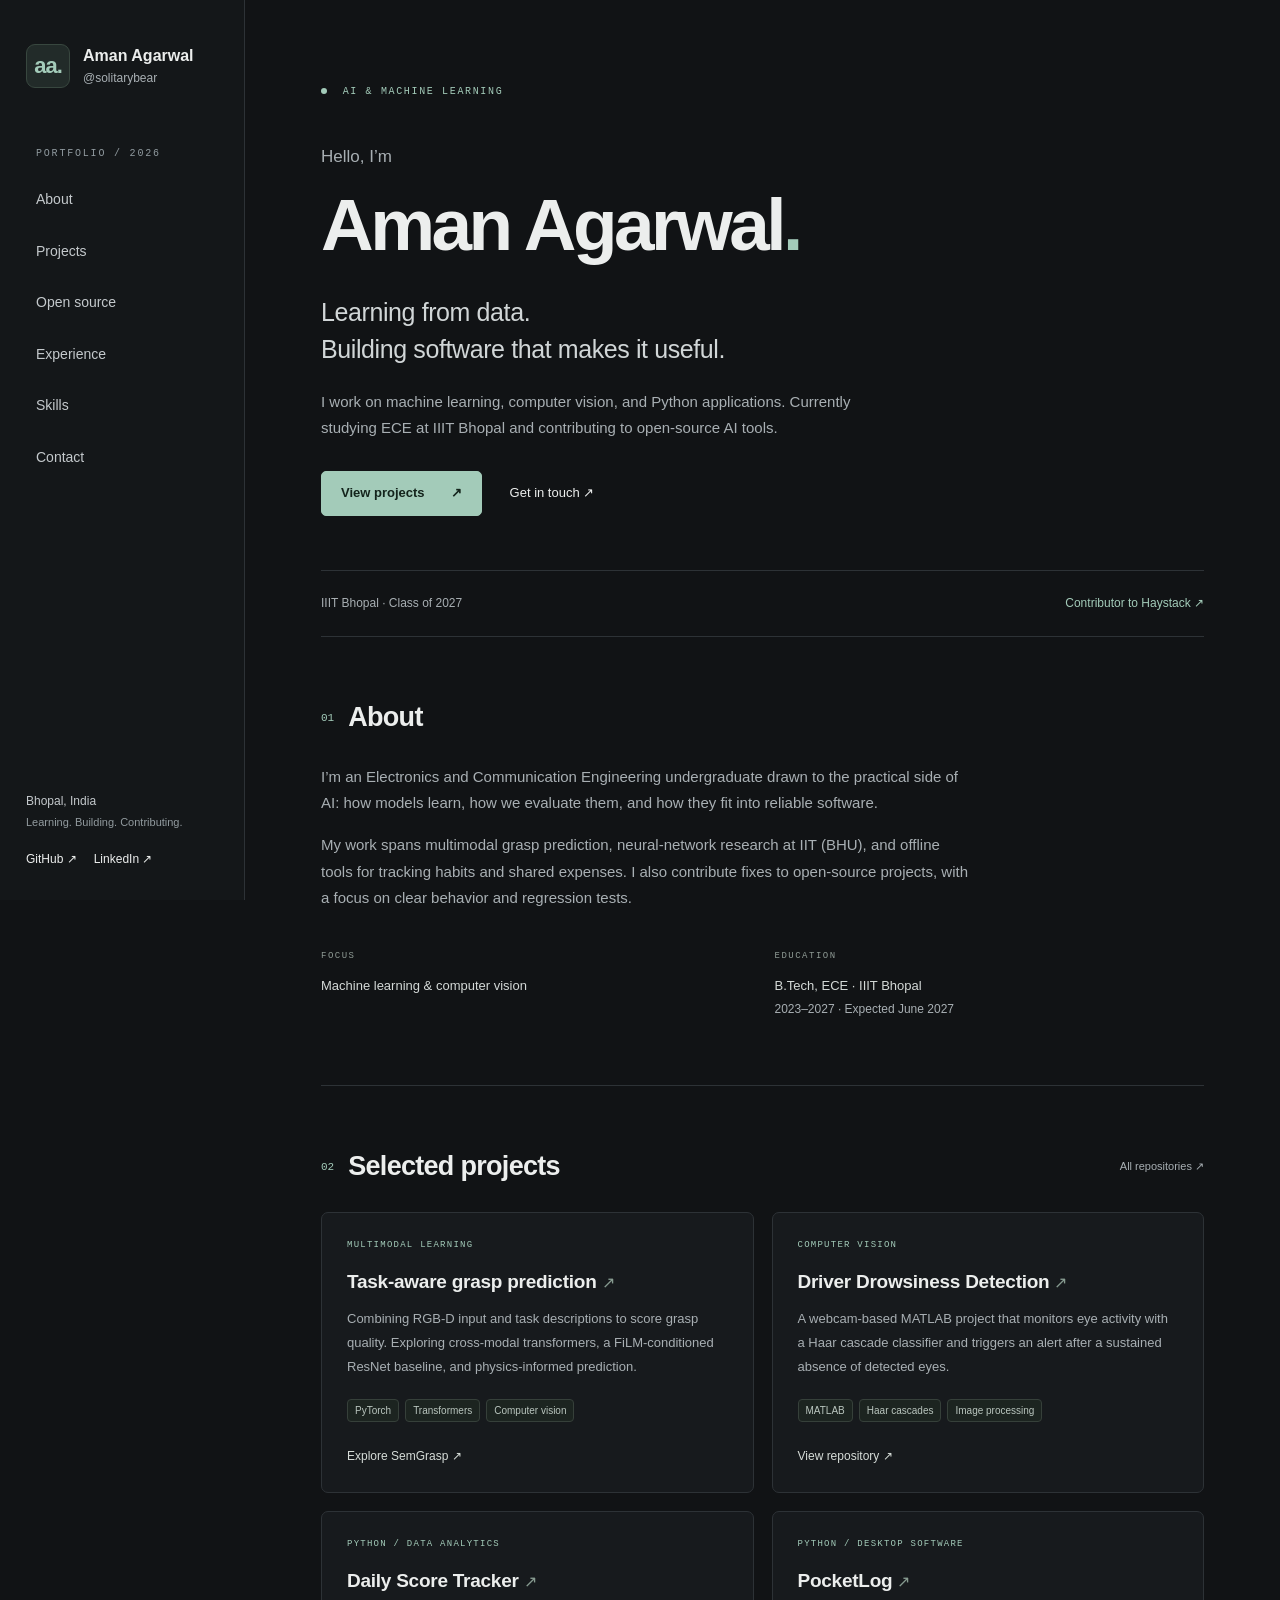
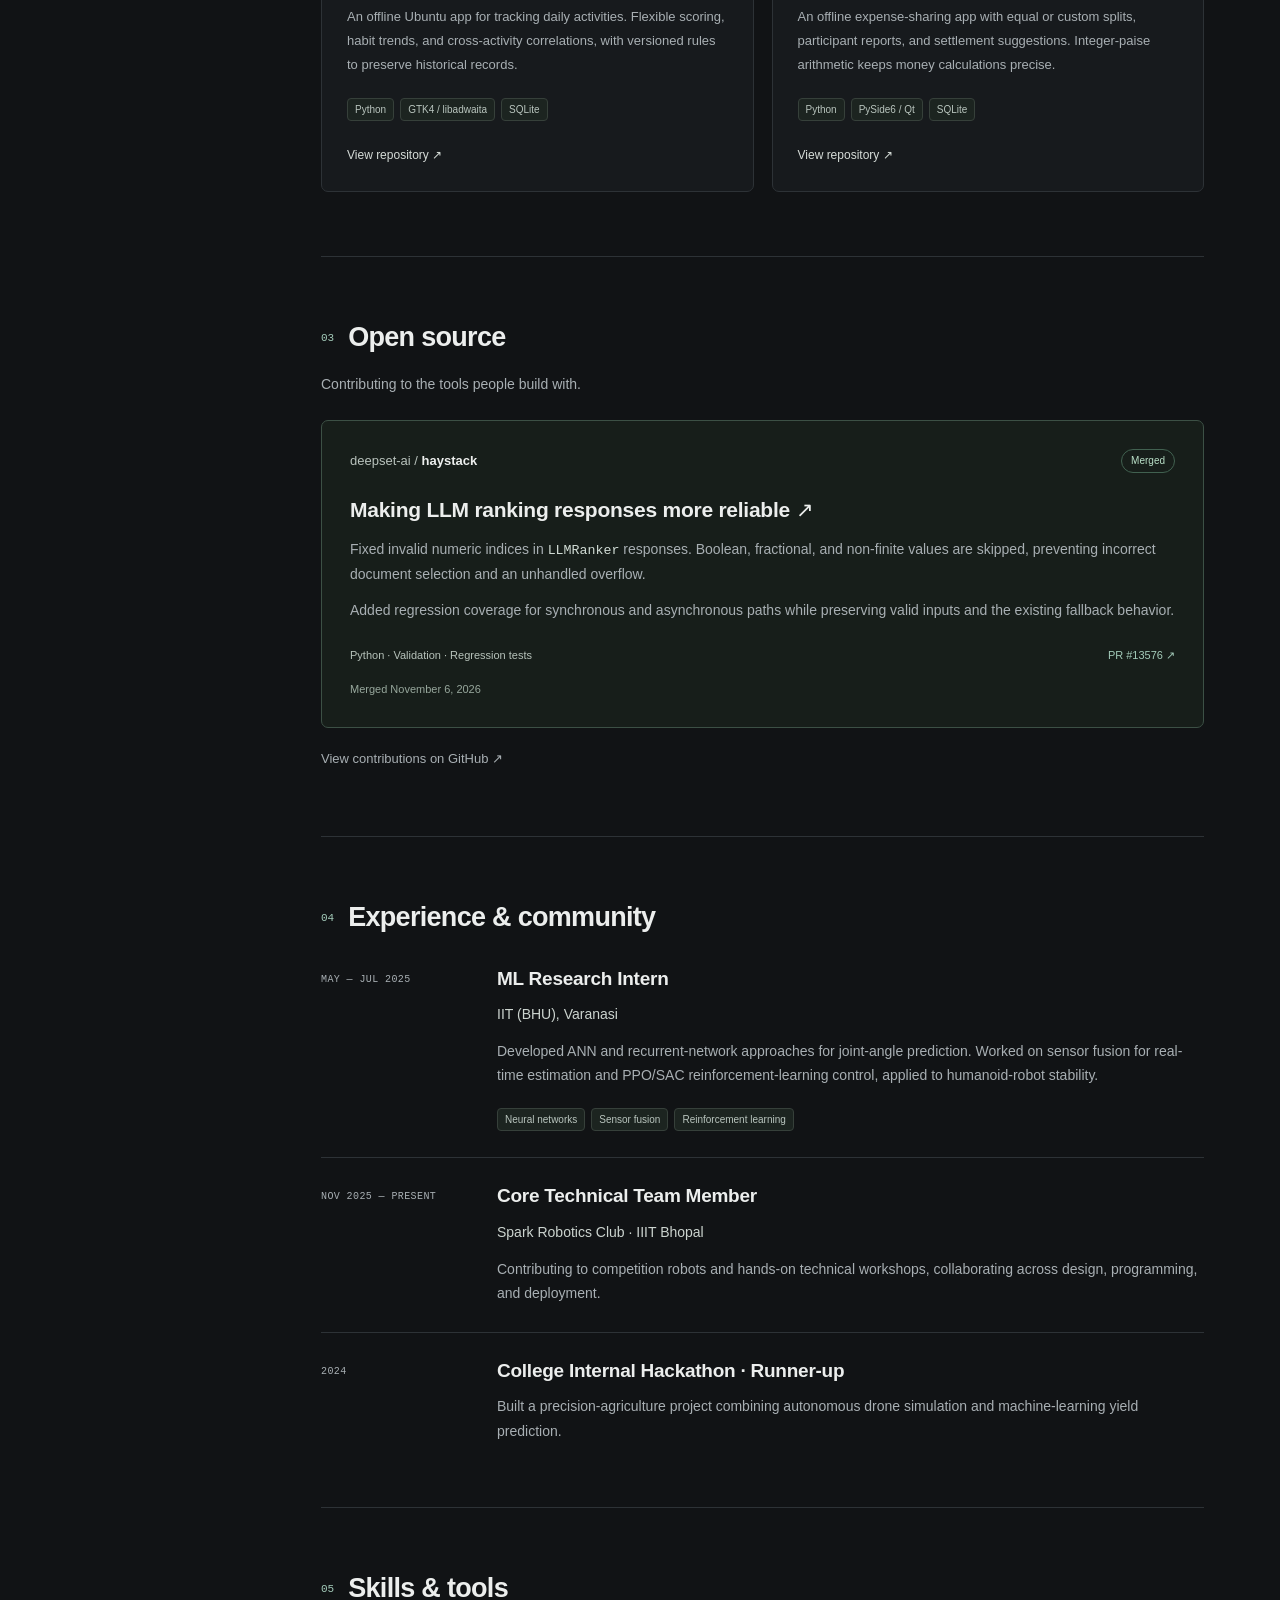
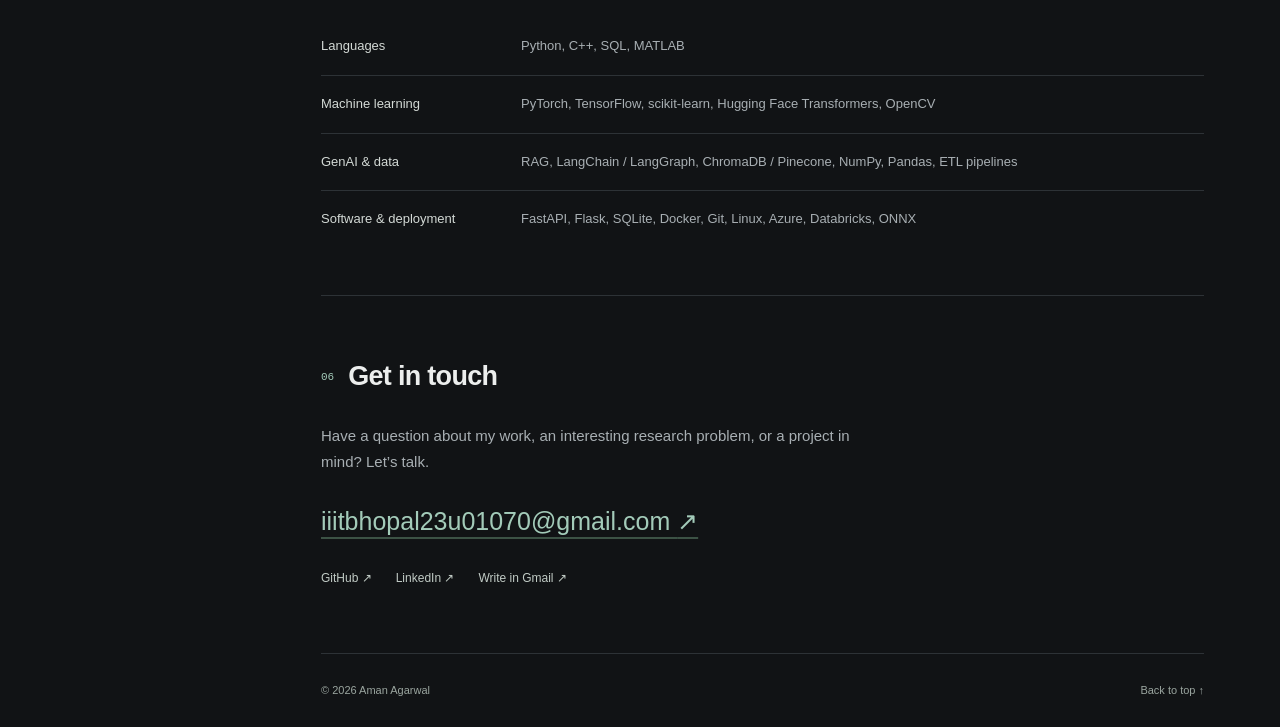
==== commit 15d7cc5f: "Document portfolio deployment and simplify navigation" ====
--- a/public/index.html
+++ b/public/index.html
@@ -11,8 +11,8 @@
   <meta property="og:title" content="Aman Agarwal — AI & Machine Learning">
   <meta property="og:description" content="Machine learning research, useful software, and contributions to open source.">
   <meta property="og:url" content="https://solitarybear.com/">
-  <link rel="icon" href="favicon.svg" type="image/svg+xml">
-  <link rel="stylesheet" href="styles.css">
+  <link rel="icon" href="favicon.svg?v=20261113" type="image/svg+xml">
+  <link rel="stylesheet" href="styles.css?v=20261113-menu">
 </head>
 <body>
 <a class="skip-link" href="#main">Skip to content</a>
@@ -20,12 +20,12 @@
   <a class="identity" href="#home" aria-label="Aman Agarwal home"><span class="monogram" aria-hidden="true">aa.</span><span>Aman Agarwal<small>@solitarybear</small></span></a>
   <p class="sidebar-label">PORTFOLIO / 2026</p>
   <nav aria-label="Main navigation">
-    <a href="#about"><span>01</span>About</a>
-    <a href="#work"><span>02</span>Projects</a>
-    <a href="#open-source"><span>03</span>Open source</a>
-    <a href="#experience"><span>04</span>Experience</a>
-    <a href="#skills"><span>05</span>Skills</a>
-    <a href="#contact"><span>06</span>Contact</a>
+    <a href="#about">About</a>
+    <a href="#work">Projects</a>
+    <a href="#open-source">Open source</a>
+    <a href="#experience">Experience</a>
+    <a href="#skills">Skills</a>
+    <a href="#contact">Contact</a>
   </nav>
   <div class="sidebar-bottom"><p>Bhopal, India<br><span>Learning. Building. Contributing.</span></p><a href="https://github.com/solitarybear">GitHub ↗</a><a href="https://linkedin.com/in/solitarybear">LinkedIn ↗</a></div>
 </aside>
--- a/public/styles.css
+++ b/public/styles.css
@@ -28,7 +28,6 @@
 nav { display: flex; flex-direction: column; gap: 7px; }
 nav a { padding: 10px; border-radius: 5px; font-size: 14px; color: #c4c9cc; }
 nav a:hover { background: #202528; }
-nav a span { color: #85938c; font: 10px monospace; margin-right: 20px; }
 .sidebar-bottom { margin-top: auto; padding-top: 50px; font-size: 12px; }
 .sidebar-bottom p { margin-bottom: 16px; color: #c4c9cc; }
 .sidebar-bottom p span { color: #929b9f; font-size: 11px; }
@@ -105,8 +104,7 @@
   .sidebar { position: static; width: auto; padding: 24px; border-right: 0; border-bottom: 1px solid var(--line); }
   .identity { font-size: 15px; } .sidebar-label, .sidebar-bottom { display: none; }
   nav { flex-direction: row; flex-wrap: wrap; gap: 4px 19px; margin-top: 22px; }
-  nav a { padding: 4px 0; font-size: 12px; } nav a span { display: none; }
-  .content { margin: 0 auto; padding-inline: 28px; max-width: 720px; }
+  nav a { padding: 4px 0; font-size: 12px; }   .content { margin: 0 auto; padding-inline: 28px; max-width: 720px; }
   .hero { padding-top: 48px; } .hello { margin-top: 32px; } h1 { font-size: clamp(38px, 8vw, 62px); }
   .lead { font-size: 23px; } .hero-foot { margin-top: 35px; } section { padding-block: 45px; }
   .section-title { gap: 10px; } h2 { font-size: 24px; } .project { padding: 21px; }
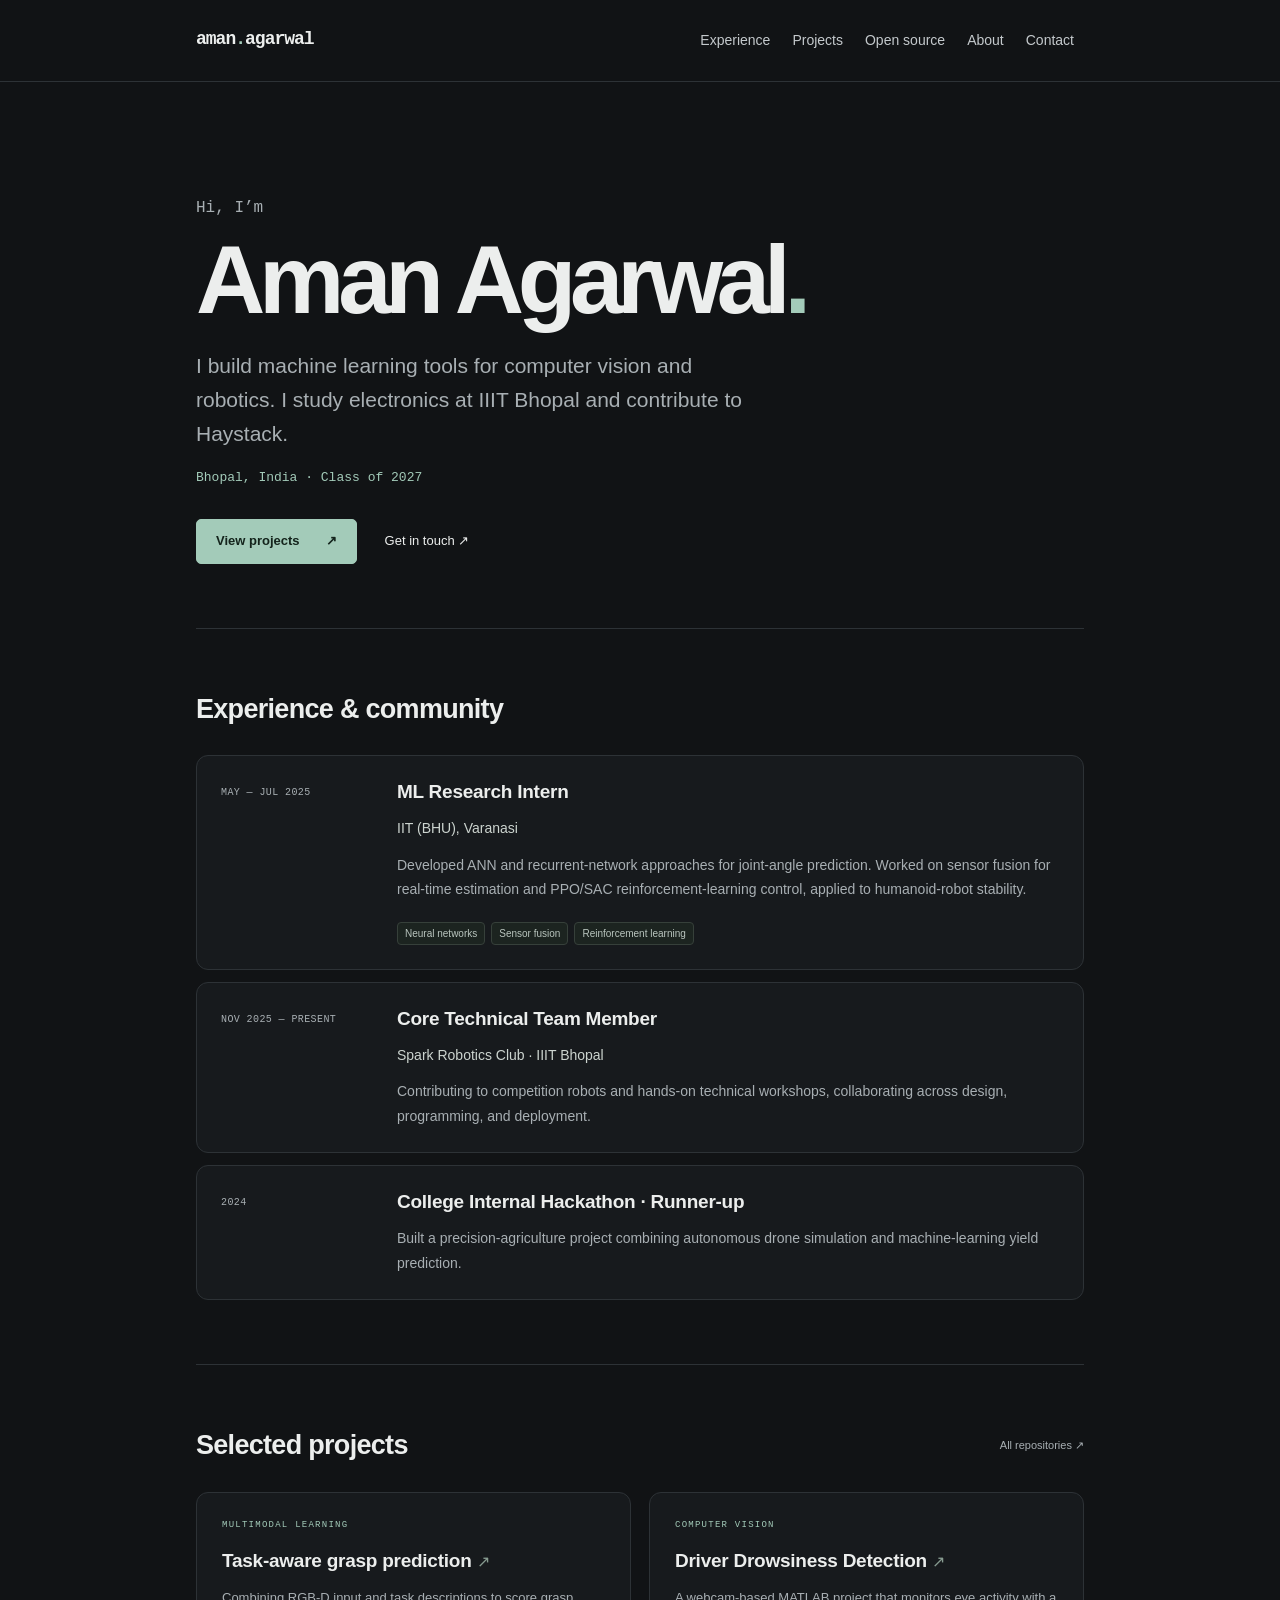
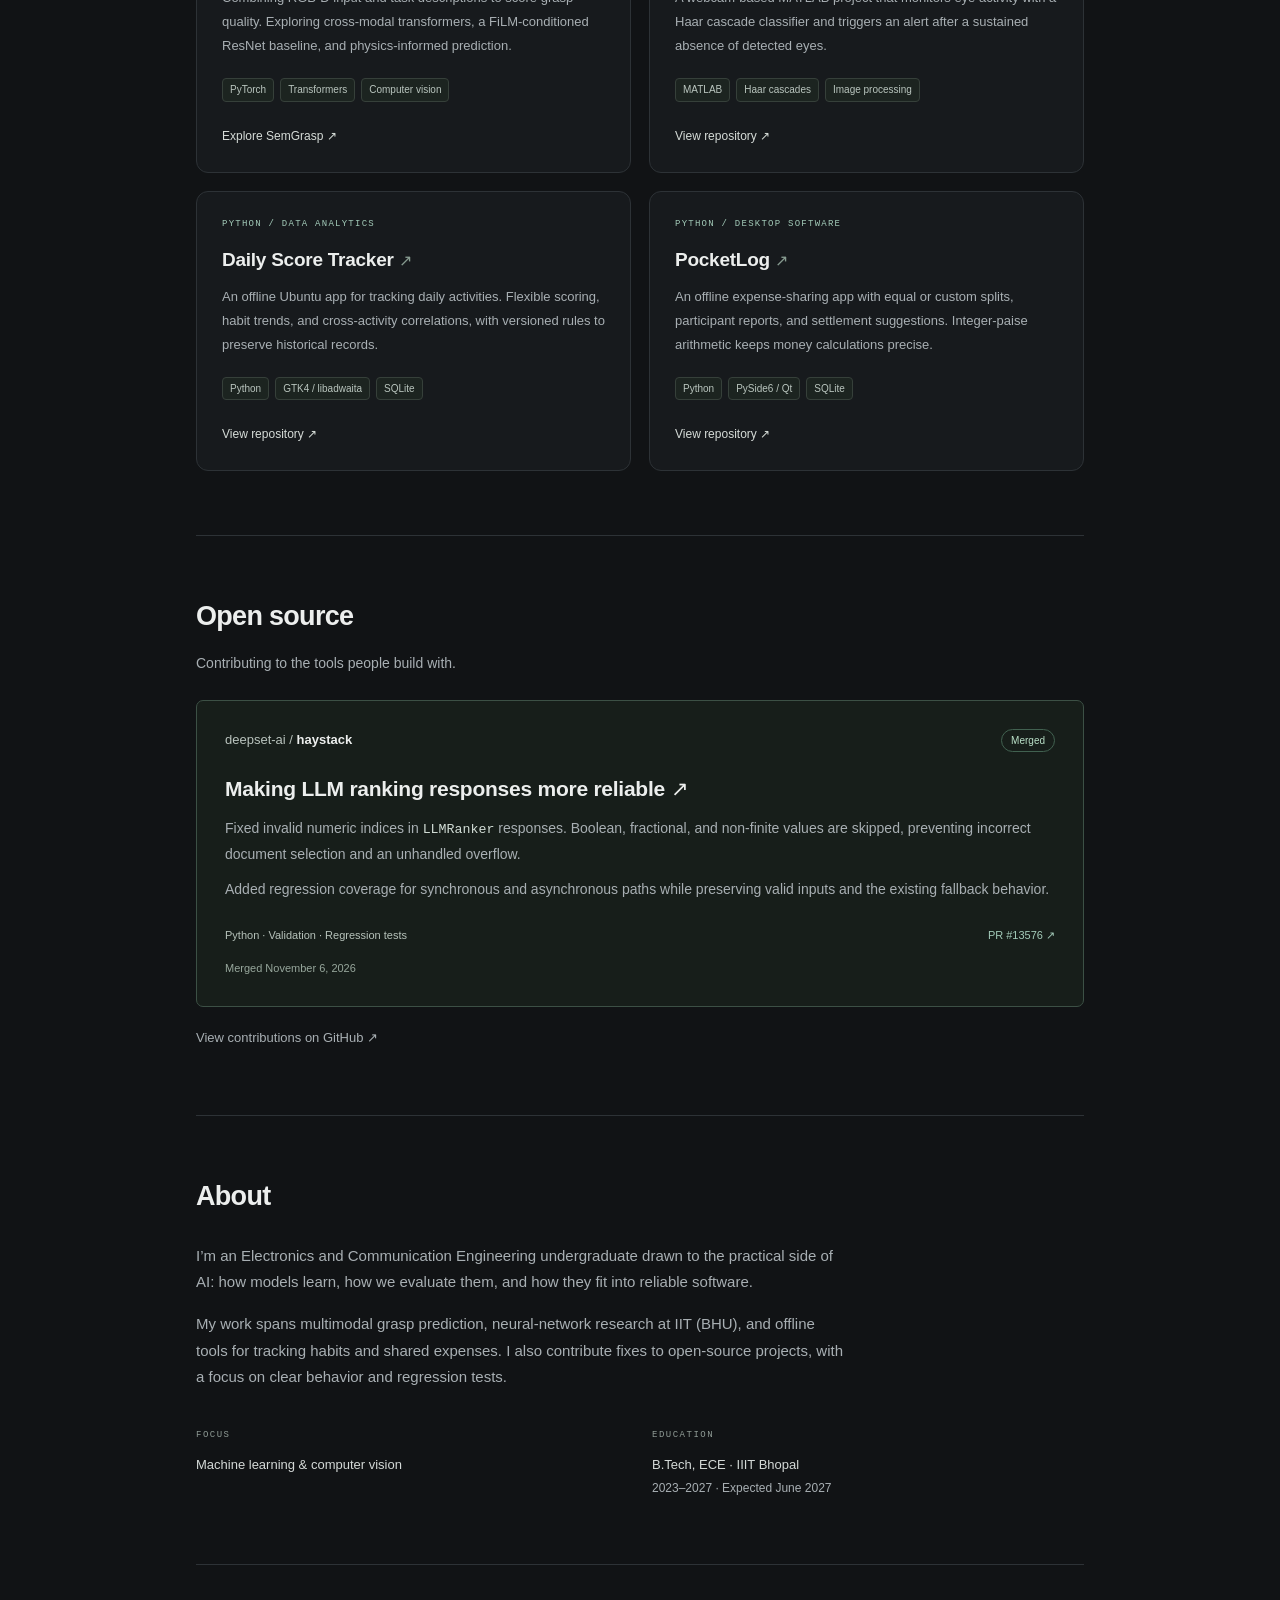
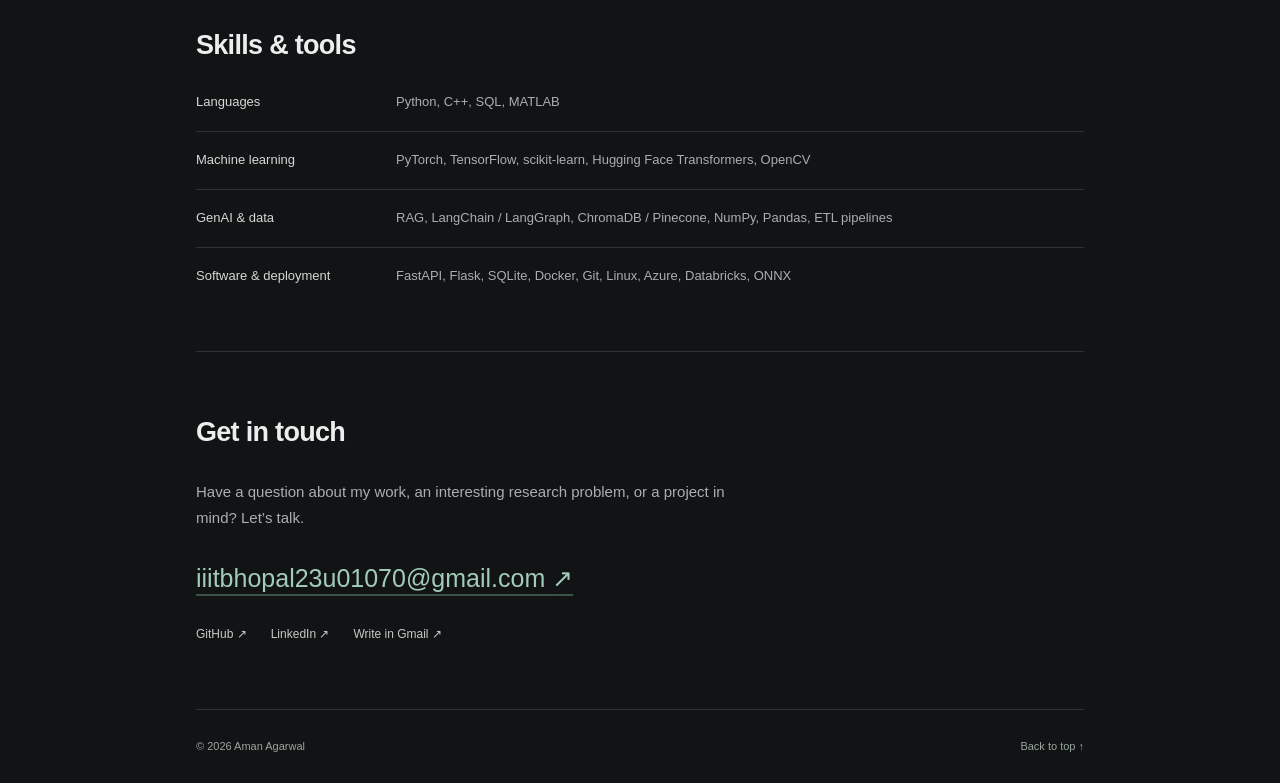
==== commit a3816007: "Redesign portfolio navigation, introduction and experience layout" ====
--- a/public/index.html
+++ b/public/index.html
@@ -12,40 +12,31 @@
   <meta property="og:description" content="Machine learning research, useful software, and contributions to open source.">
   <meta property="og:url" content="https://solitarybear.com/">
   <link rel="icon" href="favicon.svg?v=20261113" type="image/svg+xml">
-  <link rel="stylesheet" href="styles.css?v=20261113-menu">
+  <link rel="stylesheet" href="styles.css?v=20261127">
 </head>
 <body>
 <a class="skip-link" href="#main">Skip to content</a>
-<aside class="sidebar">
-  <a class="identity" href="#home" aria-label="Aman Agarwal home"><span class="monogram" aria-hidden="true">aa.</span><span>Aman Agarwal<small>@solitarybear</small></span></a>
-  <p class="sidebar-label">PORTFOLIO / 2026</p>
-  <nav aria-label="Main navigation">
-    <a href="#about">About</a>
-    <a href="#work">Projects</a>
-    <a href="#open-source">Open source</a>
-    <a href="#experience">Experience</a>
-    <a href="#skills">Skills</a>
-    <a href="#contact">Contact</a>
-  </nav>
-  <div class="sidebar-bottom"><p>Bhopal, India<br><span>Learning. Building. Contributing.</span></p><a href="https://github.com/solitarybear">GitHub ↗</a><a href="https://linkedin.com/in/solitarybear">LinkedIn ↗</a></div>
-</aside>
+<header class="mast"><div class="mast-inner">
+  <a class="wordmark" href="#home">aman<span>.</span>agarwal</a>
+  <nav aria-label="Main navigation"><a href="#experience">Experience</a><a href="#work">Projects</a><a href="#open-source">Open source</a><a href="#about">About</a><a href="#contact">Contact</a></nav>
+</div></header>
 <main id="main" class="content">
   <header class="hero" id="home">
-    <p class="eyebrow"><span class="dot" aria-hidden="true"></span> AI & MACHINE LEARNING</p>
-    <p class="hello">Hello, I’m</p>
+    <p class="hello">Hi, I’m</p>
     <h1>Aman Agarwal<span>.</span></h1>
-    <p class="lead">Learning from data.<br>Building software that makes it useful.</p>
-    <p class="hero-summary">I work on machine learning, computer vision, and Python applications. Currently studying ECE at IIIT Bhopal and contributing to open-source AI tools.</p>
+    <p class="hero-summary">I build machine learning tools for computer vision and robotics. I study electronics at IIIT Bhopal and contribute to Haystack.</p>
+    <p class="location">Bhopal, India · Class of 2027</p>
     <div class="actions"><a class="button" href="#work">View projects <span aria-hidden="true">↗</span></a><a class="quiet-link" href="#contact">Get in touch <span aria-hidden="true">↗</span></a></div>
-    <div class="hero-foot"><span>IIIT Bhopal · Class of 2027</span><a href="https://github.com/deepset-ai/haystack/pull/13576">Contributor to Haystack <span aria-hidden="true">↗</span></a></div>
+
   </header>
-  <section id="about" aria-labelledby="about-title">
-    <div class="section-title"><span class="section-number">01</span><h2 id="about-title">About</h2></div>
-    <div class="about-copy"><p>I’m an Electronics and Communication Engineering undergraduate drawn to the practical side of AI: how models learn, how we evaluate them, and how they fit into reliable software.</p><p>My work spans multimodal grasp prediction, neural-network research at IIT (BHU), and offline tools for tracking habits and shared expenses. I also contribute fixes to open-source projects, with a focus on clear behavior and regression tests.</p></div>
-    <div class="facts"><div><span>FOCUS</span><p>Machine learning & computer vision</p></div><div><span>EDUCATION</span><p>B.Tech, ECE · IIIT Bhopal<br><small>2023–2027 · Expected June 2027</small></p></div></div>
+  <section id="experience" aria-labelledby="experience-title">
+    <div class="section-title"><h2 id="experience-title">Experience & community</h2></div>
+    <article class="experience-row"><p class="period">MAY — JUL 2025</p><div><h3>ML Research Intern</h3><p class="organization">IIT (BHU), Varanasi</p><p>Developed ANN and recurrent-network approaches for joint-angle prediction. Worked on sensor fusion for real-time estimation and PPO/SAC reinforcement-learning control, applied to humanoid-robot stability.</p><ul class="tags"><li>Neural networks</li><li>Sensor fusion</li><li>Reinforcement learning</li></ul></div></article>
+    <article class="experience-row"><p class="period">NOV 2025 — PRESENT</p><div><h3>Core Technical Team Member</h3><p class="organization">Spark Robotics Club · IIIT Bhopal</p><p>Contributing to competition robots and hands-on technical workshops, collaborating across design, programming, and deployment.</p></div></article>
+    <article class="experience-row"><p class="period">2024</p><div><h3>College Internal Hackathon · Runner-up</h3><p>Built a precision-agriculture project combining autonomous drone simulation and machine-learning yield prediction.</p></div></article>
   </section>
   <section id="work" aria-labelledby="work-title">
-    <div class="section-title"><span class="section-number">02</span><h2 id="work-title">Selected projects</h2><a class="section-link" href="https://github.com/solitarybear?tab=repositories">All repositories ↗</a></div>
+    <div class="section-title"><h2 id="work-title">Selected projects</h2><a class="section-link" href="https://github.com/solitarybear?tab=repositories">All repositories ↗</a></div>
     <div class="projects">
       <article class="project"><p class="eyebrow">MULTIMODAL LEARNING</p><h3><a href="https://github.com/solitarybear/Task-Aware-Semantic-Grasp-Quality-Prediction">Task-aware grasp prediction <span aria-hidden="true">↗</span></a></h3><p>Combining RGB-D input and task descriptions to score grasp quality. Exploring cross-modal transformers, a FiLM-conditioned ResNet baseline, and physics-informed prediction.</p><ul class="tags" aria-label="Technologies"><li>PyTorch</li><li>Transformers</li><li>Computer vision</li></ul><a class="project-link" href="https://github.com/solitarybear/Task-Aware-Semantic-Grasp-Quality-Prediction">Explore SemGrasp ↗</a></article>
       <article class="project"><p class="eyebrow">COMPUTER VISION</p><h3><a href="https://github.com/solitarybear/Driver-Drowsiness-Detection">Driver Drowsiness Detection <span aria-hidden="true">↗</span></a></h3><p>A webcam-based MATLAB project that monitors eye activity with a Haar cascade classifier and triggers an alert after a sustained absence of detected eyes.</p><ul class="tags" aria-label="Technologies"><li>MATLAB</li><li>Haar cascades</li><li>Image processing</li></ul><a class="project-link" href="https://github.com/solitarybear/Driver-Drowsiness-Detection">View repository ↗</a></article>
@@ -54,7 +45,7 @@
     </div>
   </section>
   <section id="open-source" aria-labelledby="oss-title">
-    <div class="section-title"><span class="section-number">03</span><h2 id="oss-title">Open source</h2></div>
+    <div class="section-title"><h2 id="oss-title">Open source</h2></div>
     <p class="section-intro">Contributing to the tools people build with.</p>
     <article class="contribution">
       <div class="contribution-top"><a class="repo-name" href="https://github.com/deepset-ai/haystack">deepset-ai / <strong>haystack</strong></a><span class="merged">Merged</span></div>
@@ -66,20 +57,19 @@
     </article>
     <a class="quiet-link more-contributions" href="https://github.com/pulls?q=is%3Apr+author%3Asolitarybear">View contributions on GitHub ↗</a>
   </section>
-  <section id="experience" aria-labelledby="experience-title">
-    <div class="section-title"><span class="section-number">04</span><h2 id="experience-title">Experience & community</h2></div>
-    <article class="experience-row"><p class="period">MAY — JUL 2025</p><div><h3>ML Research Intern</h3><p class="organization">IIT (BHU), Varanasi</p><p>Developed ANN and recurrent-network approaches for joint-angle prediction. Worked on sensor fusion for real-time estimation and PPO/SAC reinforcement-learning control, applied to humanoid-robot stability.</p><ul class="tags"><li>Neural networks</li><li>Sensor fusion</li><li>Reinforcement learning</li></ul></div></article>
-    <article class="experience-row"><p class="period">NOV 2025 — PRESENT</p><div><h3>Core Technical Team Member</h3><p class="organization">Spark Robotics Club · IIIT Bhopal</p><p>Contributing to competition robots and hands-on technical workshops, collaborating across design, programming, and deployment.</p></div></article>
-    <article class="experience-row"><p class="period">2024</p><div><h3>College Internal Hackathon · Runner-up</h3><p>Built a precision-agriculture project combining autonomous drone simulation and machine-learning yield prediction.</p></div></article>
+  <section id="about" aria-labelledby="about-title">
+    <div class="section-title"><h2 id="about-title">About</h2></div>
+    <div class="about-copy"><p>I’m an Electronics and Communication Engineering undergraduate drawn to the practical side of AI: how models learn, how we evaluate them, and how they fit into reliable software.</p><p>My work spans multimodal grasp prediction, neural-network research at IIT (BHU), and offline tools for tracking habits and shared expenses. I also contribute fixes to open-source projects, with a focus on clear behavior and regression tests.</p></div>
+    <div class="facts"><div><span>FOCUS</span><p>Machine learning & computer vision</p></div><div><span>EDUCATION</span><p>B.Tech, ECE · IIIT Bhopal<br><small>2023–2027 · Expected June 2027</small></p></div></div>
   </section>
   <section id="skills" aria-labelledby="skills-title">
-    <div class="section-title"><span class="section-number">05</span><h2 id="skills-title">Skills & tools</h2></div>
+    <div class="section-title"><h2 id="skills-title">Skills & tools</h2></div>
     <dl class="skill-list"><div><dt>Languages</dt><dd>Python, C++, SQL, MATLAB</dd></div><div><dt>Machine learning</dt><dd>PyTorch, TensorFlow, scikit-learn, Hugging Face Transformers, OpenCV</dd></div><div><dt>GenAI & data</dt><dd>RAG, LangChain / LangGraph, ChromaDB / Pinecone, NumPy, Pandas, ETL pipelines</dd></div><div><dt>Software & deployment</dt><dd>FastAPI, Flask, SQLite, Docker, Git, Linux, Azure, Databricks, ONNX</dd></div></dl>
   </section>
   <!-- Keep public contact links readable without Cloudflare decoding JavaScript. -->
   <!--email_off-->
   <section id="contact" aria-labelledby="contact-title">
-    <div class="section-title"><span class="section-number">06</span><h2 id="contact-title">Get in touch</h2></div>
+    <div class="section-title"><h2 id="contact-title">Get in touch</h2></div>
     <p class="contact-copy">Have a question about my work, an interesting research problem, or a project in mind? Let’s talk.</p>
     <a class="email-link" href="mailto:iiitbhopal23u01070@gmail.com">iiitbhopal23u01070@gmail.com <span aria-hidden="true">↗</span></a>
     <div class="contact-links"><a href="https://github.com/solitarybear">GitHub ↗</a><a href="https://linkedin.com/in/solitarybear">LinkedIn ↗</a><a href="https://mail.google.com/mail/?view=cm&amp;fs=1&amp;to=iiitbhopal23u01070%40gmail.com">Write in Gmail ↗</a></div>
--- a/public/styles.css
+++ b/public/styles.css
@@ -98,17 +98,6 @@
 .wrap { max-width: 850px; margin: 0 auto; padding: 60px 25px; }
 .text-link { color: var(--accent); }
 :target { scroll-margin-top: 32px; }
-@media (min-width: 1500px) { .content { margin-left: max(245px, calc((100vw - 1150px) / 2)); } }
-@media (max-width: 1100px) { .sidebar { width: 215px; padding-inline: 21px; } .content { margin-left: 215px; padding-inline: 40px; } h1 { letter-spacing: -2px; } .experience-row { grid-template-columns: 125px 1fr; gap: 18px; } }
-@media (max-width: 800px) {
-  .sidebar { position: static; width: auto; padding: 24px; border-right: 0; border-bottom: 1px solid var(--line); }
-  .identity { font-size: 15px; } .sidebar-label, .sidebar-bottom { display: none; }
-  nav { flex-direction: row; flex-wrap: wrap; gap: 4px 19px; margin-top: 22px; }
-  nav a { padding: 4px 0; font-size: 12px; }   .content { margin: 0 auto; padding-inline: 28px; max-width: 720px; }
-  .hero { padding-top: 48px; } .hello { margin-top: 32px; } h1 { font-size: clamp(38px, 8vw, 62px); }
-  .lead { font-size: 23px; } .hero-foot { margin-top: 35px; } section { padding-block: 45px; }
-  .section-title { gap: 10px; } h2 { font-size: 24px; } .project { padding: 21px; }
-}
 @media (max-width: 530px) {
   .content { padding-inline: 23px; } .projects { grid-template-columns: 1fr; }
   h1 { letter-spacing: -1.8px; } .lead { font-size: 21px; } .hero-summary { font-size: 14px; }
@@ -120,3 +109,28 @@
   .contribution-bottom { align-items: flex-start; flex-direction: column; }
 }
 @media (prefers-reduced-motion: reduce) { html { scroll-behavior: auto; } }
+
+.mast { border-bottom: 1px solid var(--line); background: var(--bg); }
+.mast-inner, .content { width: min(100%, 1000px); margin: auto; padding-inline: clamp(20px, 5vw, 56px); }
+.mast-inner { display: flex; justify-content: space-between; align-items: center; gap: 24px; padding-block: 18px; }
+.wordmark { font: 600 18px/1.2 ui-monospace, monospace; letter-spacing: -1px; }
+.wordmark span, .location { color: var(--accent); }
+nav { flex-direction: row; flex-wrap: wrap; gap: 2px; }
+.hero { padding: clamp(58px, 10vw, 114px) 0 64px; border-bottom: 1px solid var(--line); }
+.hello { font: 16px/1.5 ui-monospace, monospace; margin: 0 0 10px; color: var(--muted); }
+.hero h1 { font-size: clamp(52px, 8vw, 96px); letter-spacing: -.065em; line-height: 1.04; }
+.hero-summary { font-size: clamp(17px, 2vw, 21px); max-width: 560px; line-height: 1.6; }
+.location { font: 13px/1.6 ui-monospace, monospace; margin-top: 18px; }
+.experience-row { background: var(--panel); border: 1px solid var(--line); border-radius: 12px; margin-top: 12px; }
+.experience-row, .experience-row:first-of-type, .experience-row:last-child { padding: 24px; border: 1px solid var(--line); }
+.project { border-radius: 12px; }
+@media (hover: hover) and (pointer: fine) {
+  .project:focus-within, .project:hover { border-color: var(--accent); }
+}
+.button:active { transform: scale(.98); }
+@media (max-width: 700px) {
+  .mast-inner { align-items: flex-start; flex-direction: column; gap: 10px; }
+  nav { gap: 4px 14px; }
+  nav a { padding: 4px 0; font-size: 13px; }
+  .section-link { padding-left: 0; }
+}
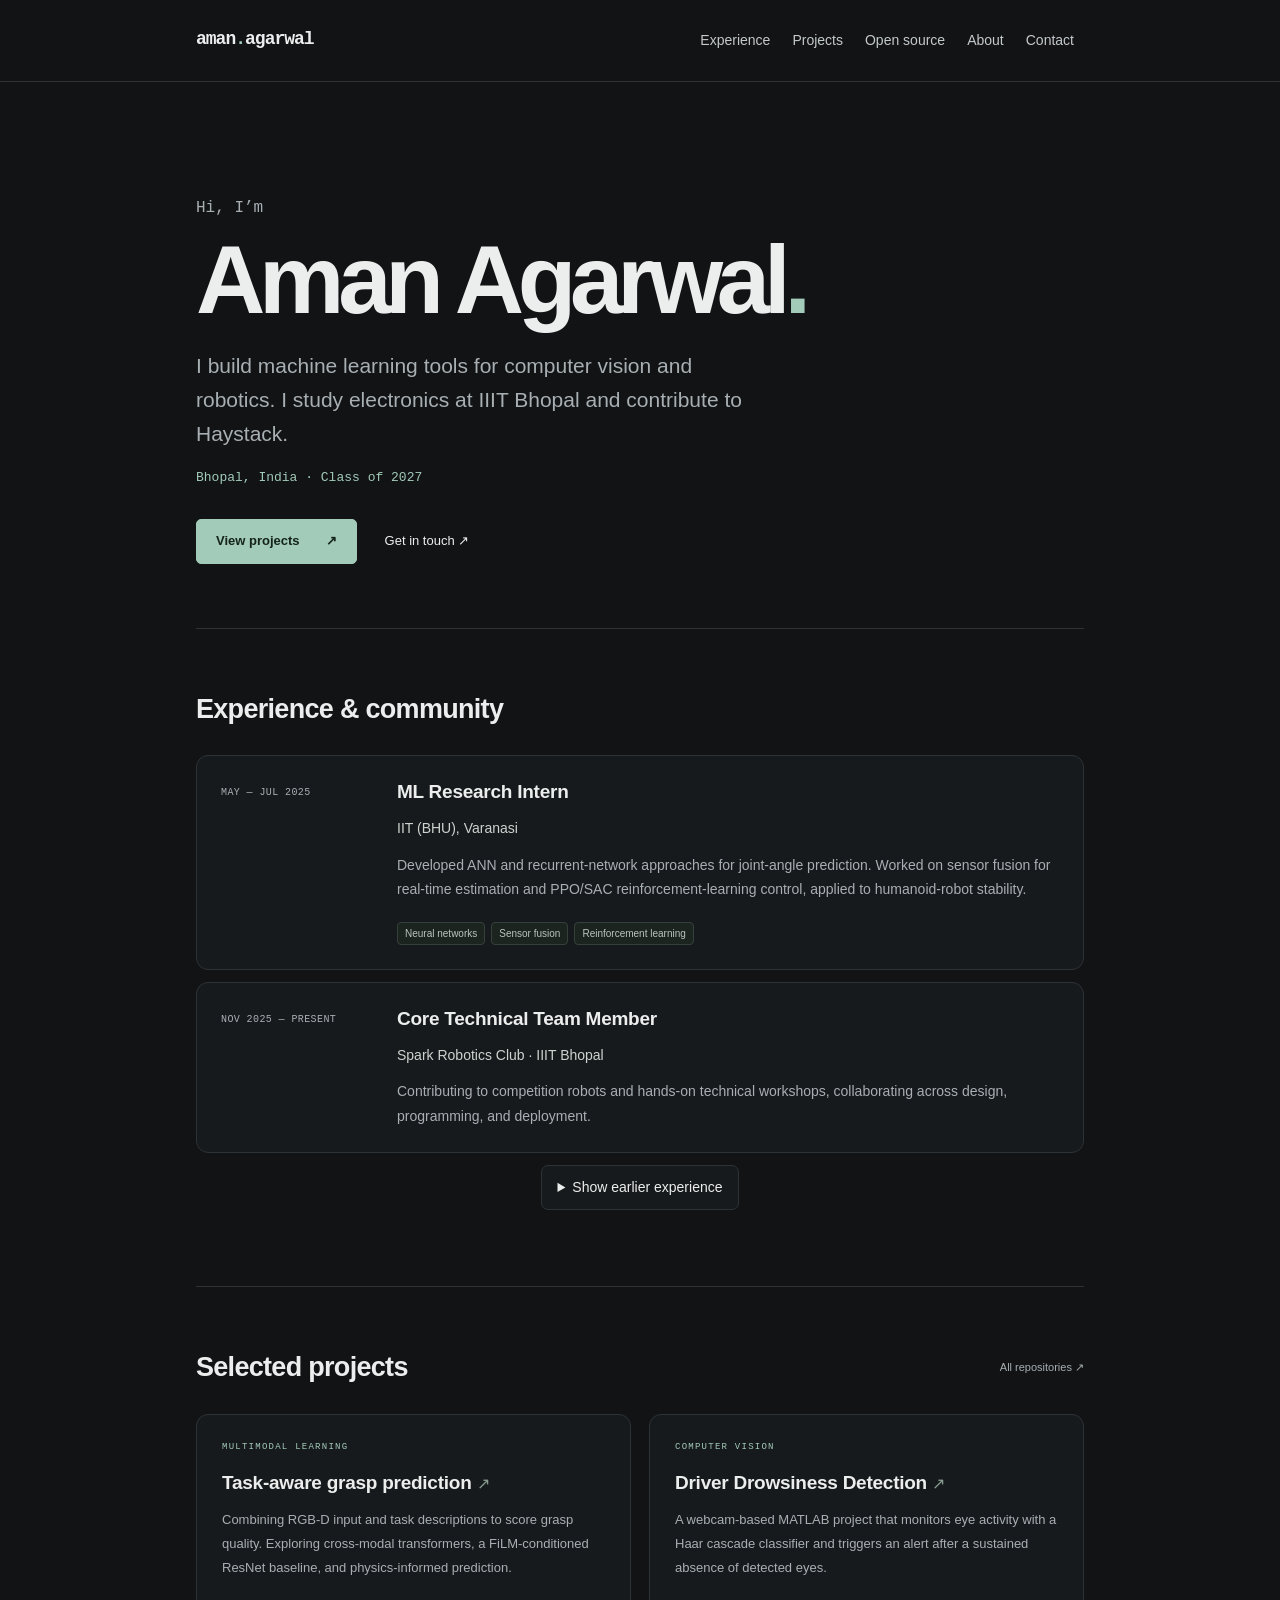
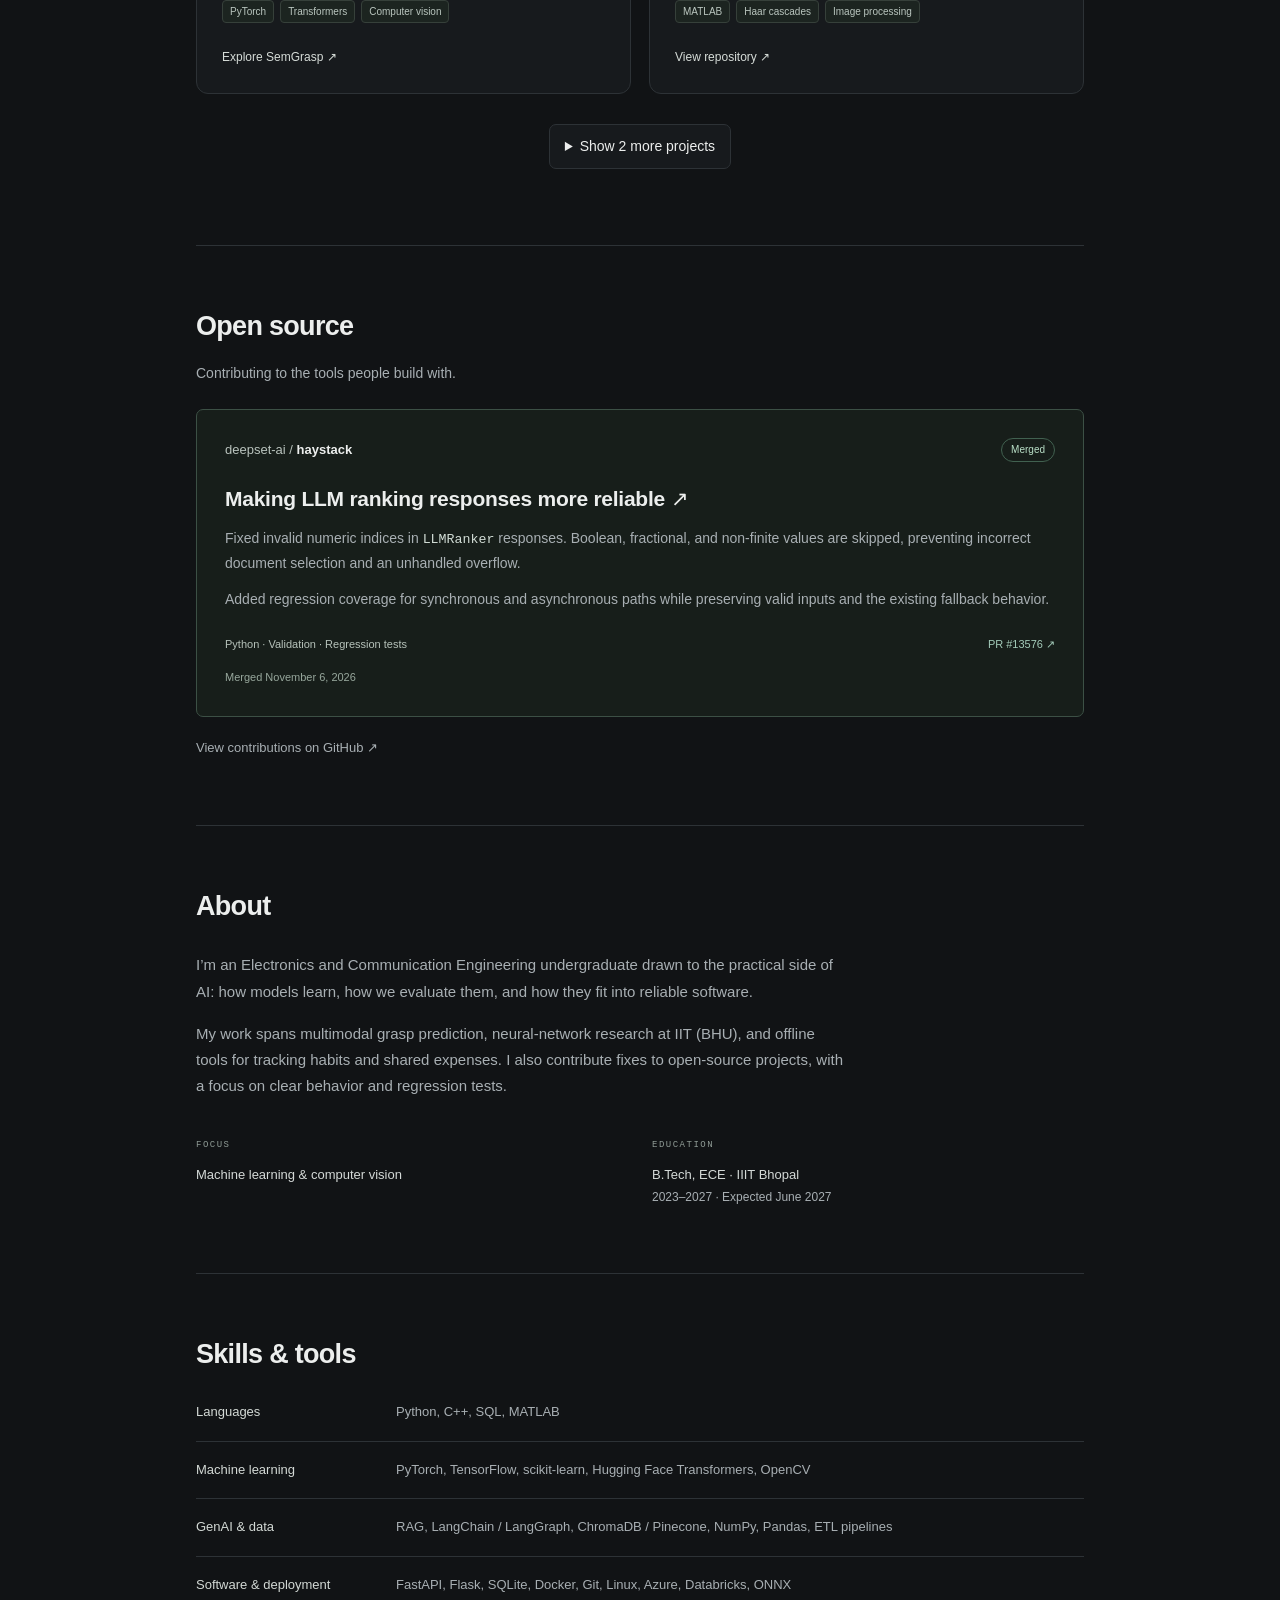
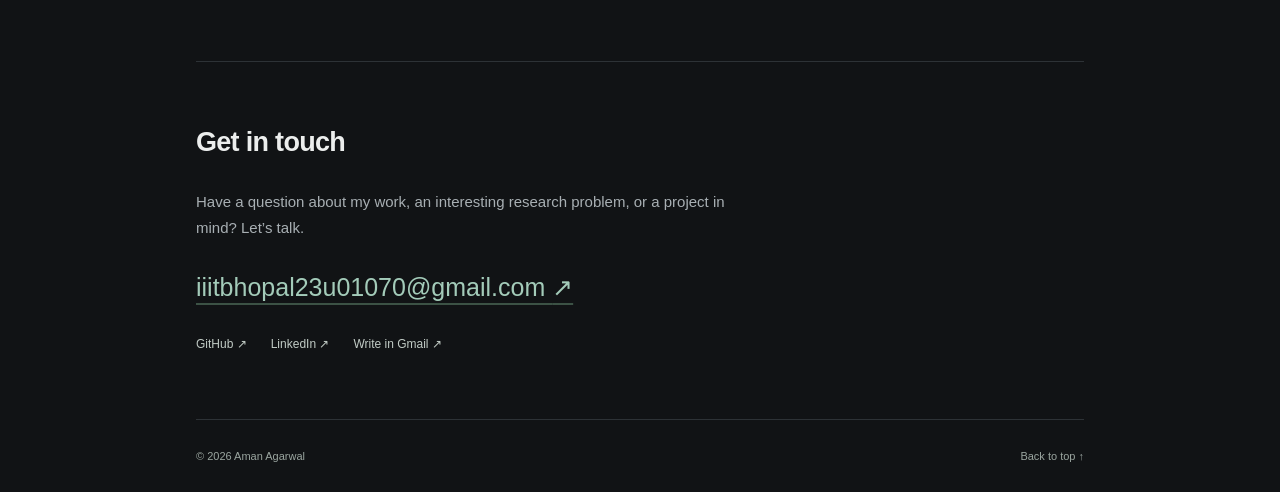
==== commit f4767f8b: "Add expandable project and experience lists and motion preferences" ====
--- a/public/index.html
+++ b/public/index.html
@@ -12,7 +12,7 @@
   <meta property="og:description" content="Machine learning research, useful software, and contributions to open source.">
   <meta property="og:url" content="https://solitarybear.com/">
   <link rel="icon" href="favicon.svg?v=20261113" type="image/svg+xml">
-  <link rel="stylesheet" href="styles.css?v=20261127">
+  <link rel="stylesheet" href="styles.css?v=20261127b">
 </head>
 <body>
 <a class="skip-link" href="#main">Skip to content</a>
@@ -33,15 +33,21 @@
     <div class="section-title"><h2 id="experience-title">Experience & community</h2></div>
     <article class="experience-row"><p class="period">MAY — JUL 2025</p><div><h3>ML Research Intern</h3><p class="organization">IIT (BHU), Varanasi</p><p>Developed ANN and recurrent-network approaches for joint-angle prediction. Worked on sensor fusion for real-time estimation and PPO/SAC reinforcement-learning control, applied to humanoid-robot stability.</p><ul class="tags"><li>Neural networks</li><li>Sensor fusion</li><li>Reinforcement learning</li></ul></div></article>
     <article class="experience-row"><p class="period">NOV 2025 — PRESENT</p><div><h3>Core Technical Team Member</h3><p class="organization">Spark Robotics Club · IIIT Bhopal</p><p>Contributing to competition robots and hands-on technical workshops, collaborating across design, programming, and deployment.</p></div></article>
+    <details class="more"><summary><span class="closed">Show earlier experience</span><span class="opened">Show less</span></summary>
+<div class="extra-items">
     <article class="experience-row"><p class="period">2024</p><div><h3>College Internal Hackathon · Runner-up</h3><p>Built a precision-agriculture project combining autonomous drone simulation and machine-learning yield prediction.</p></div></article>
+</div></details>
   </section>
   <section id="work" aria-labelledby="work-title">
     <div class="section-title"><h2 id="work-title">Selected projects</h2><a class="section-link" href="https://github.com/solitarybear?tab=repositories">All repositories ↗</a></div>
     <div class="projects">
       <article class="project"><p class="eyebrow">MULTIMODAL LEARNING</p><h3><a href="https://github.com/solitarybear/Task-Aware-Semantic-Grasp-Quality-Prediction">Task-aware grasp prediction <span aria-hidden="true">↗</span></a></h3><p>Combining RGB-D input and task descriptions to score grasp quality. Exploring cross-modal transformers, a FiLM-conditioned ResNet baseline, and physics-informed prediction.</p><ul class="tags" aria-label="Technologies"><li>PyTorch</li><li>Transformers</li><li>Computer vision</li></ul><a class="project-link" href="https://github.com/solitarybear/Task-Aware-Semantic-Grasp-Quality-Prediction">Explore SemGrasp ↗</a></article>
       <article class="project"><p class="eyebrow">COMPUTER VISION</p><h3><a href="https://github.com/solitarybear/Driver-Drowsiness-Detection">Driver Drowsiness Detection <span aria-hidden="true">↗</span></a></h3><p>A webcam-based MATLAB project that monitors eye activity with a Haar cascade classifier and triggers an alert after a sustained absence of detected eyes.</p><ul class="tags" aria-label="Technologies"><li>MATLAB</li><li>Haar cascades</li><li>Image processing</li></ul><a class="project-link" href="https://github.com/solitarybear/Driver-Drowsiness-Detection">View repository ↗</a></article>
+    <details class="more"><summary><span class="closed">Show 2 more projects</span><span class="opened">Show less</span></summary>
+<div class="extra-items">
       <article class="project"><p class="eyebrow">PYTHON / DATA ANALYTICS</p><h3><a href="https://github.com/solitarybear/Daily-Score-Tracker">Daily Score Tracker <span aria-hidden="true">↗</span></a></h3><p>An offline Ubuntu app for tracking daily activities. Flexible scoring, habit trends, and cross-activity correlations, with versioned rules to preserve historical records.</p><ul class="tags" aria-label="Technologies"><li>Python</li><li>GTK4 / libadwaita</li><li>SQLite</li></ul><a class="project-link" href="https://github.com/solitarybear/Daily-Score-Tracker">View repository ↗</a></article>
       <article class="project"><p class="eyebrow">PYTHON / DESKTOP SOFTWARE</p><h3><a href="https://github.com/solitarybear/PocketLog">PocketLog <span aria-hidden="true">↗</span></a></h3><p>An offline expense-sharing app with equal or custom splits, participant reports, and settlement suggestions. Integer-paise arithmetic keeps money calculations precise.</p><ul class="tags" aria-label="Technologies"><li>Python</li><li>PySide6 / Qt</li><li>SQLite</li></ul><a class="project-link" href="https://github.com/solitarybear/PocketLog">View repository ↗</a></article>
+</div></details>
     </div>
   </section>
   <section id="open-source" aria-labelledby="oss-title">
--- a/public/styles.css
+++ b/public/styles.css
@@ -134,3 +134,19 @@
   nav a { padding: 4px 0; font-size: 13px; }
   .section-link { padding-left: 0; }
 }
+
+.more { grid-column: 1 / -1; }
+.more summary { width: fit-content; padding: 9px 15px; margin: 12px auto; cursor: pointer; color: var(--text); background: var(--panel); border: 1px solid var(--line); border-radius: 7px; font-size: 14px; }
+.more summary:focus-visible { outline: 2px solid var(--accent); outline-offset: 4px; }
+.more .opened, .more[open] .closed { display: none; }
+.more[open] .opened { display: inline; }
+.projects .extra-items { display: grid; grid-template-columns: repeat(auto-fit,minmax(min(100%,260px),1fr)); gap: 18px; }
+@media (prefers-reduced-motion: no-preference) {
+  @keyframes arrive { from { opacity: 0; transform: translateY(9px); } to { opacity: 1; transform: none; } }
+  .hero { animation: arrive 280ms ease-out; }
+  @media (hover: hover) and (pointer: fine) {
+    .project { transition: transform 180ms ease-out, border-color 180ms ease-out; }
+    .project:hover { transform: translateY(-3px); }
+    .more summary:hover { border-color: var(--accent); }
+  }
+}
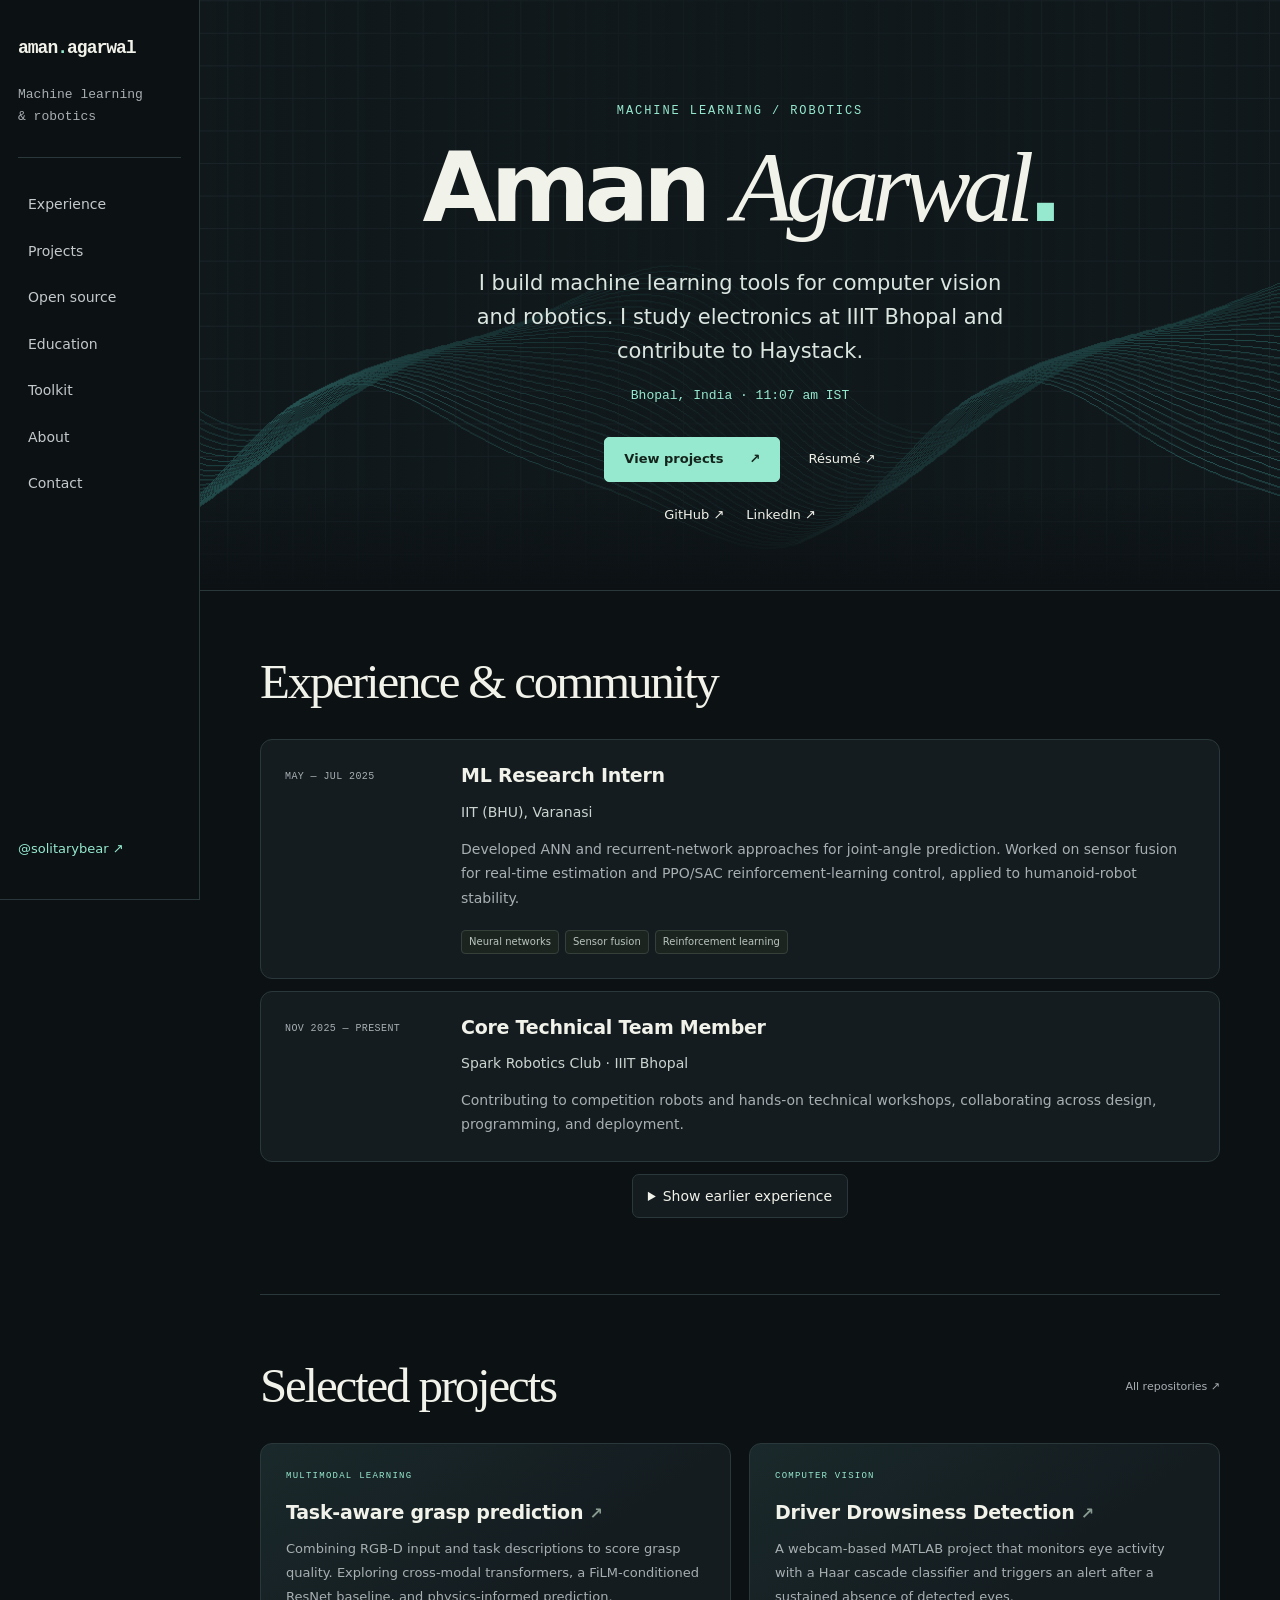
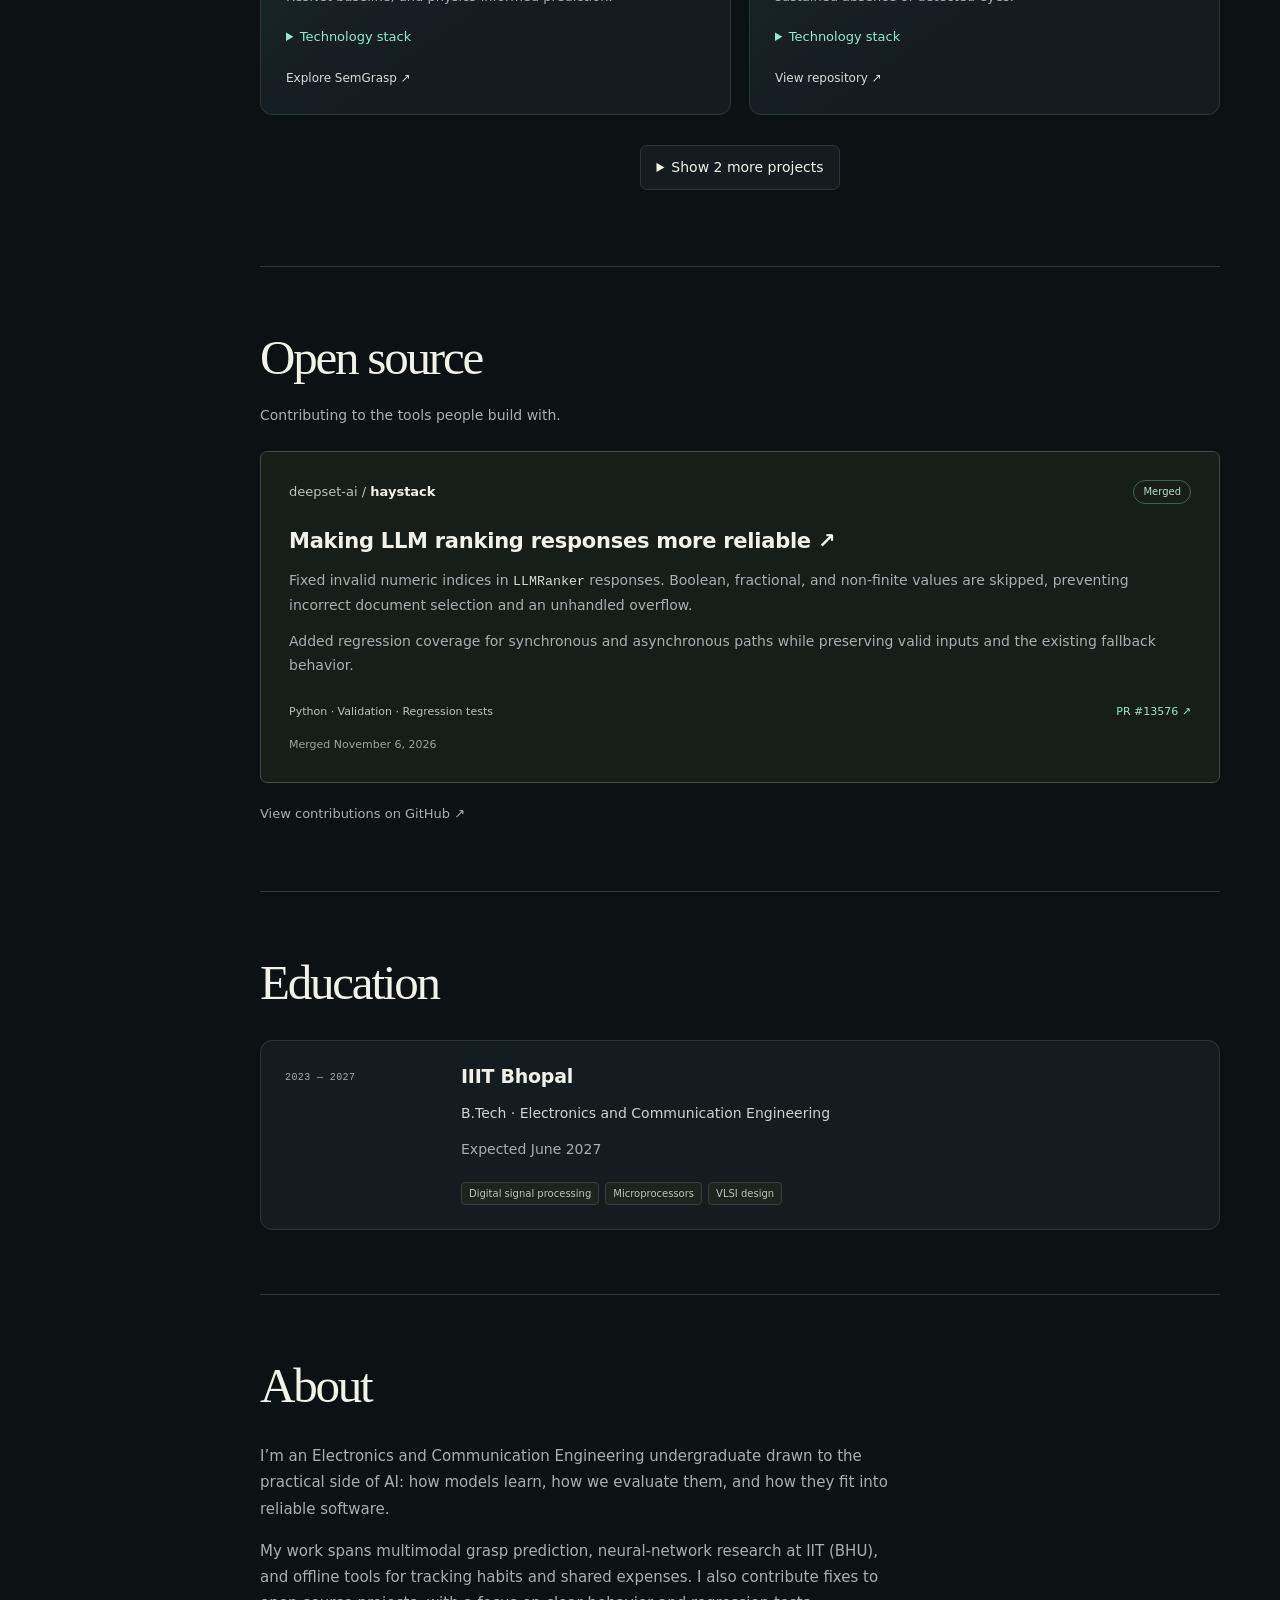
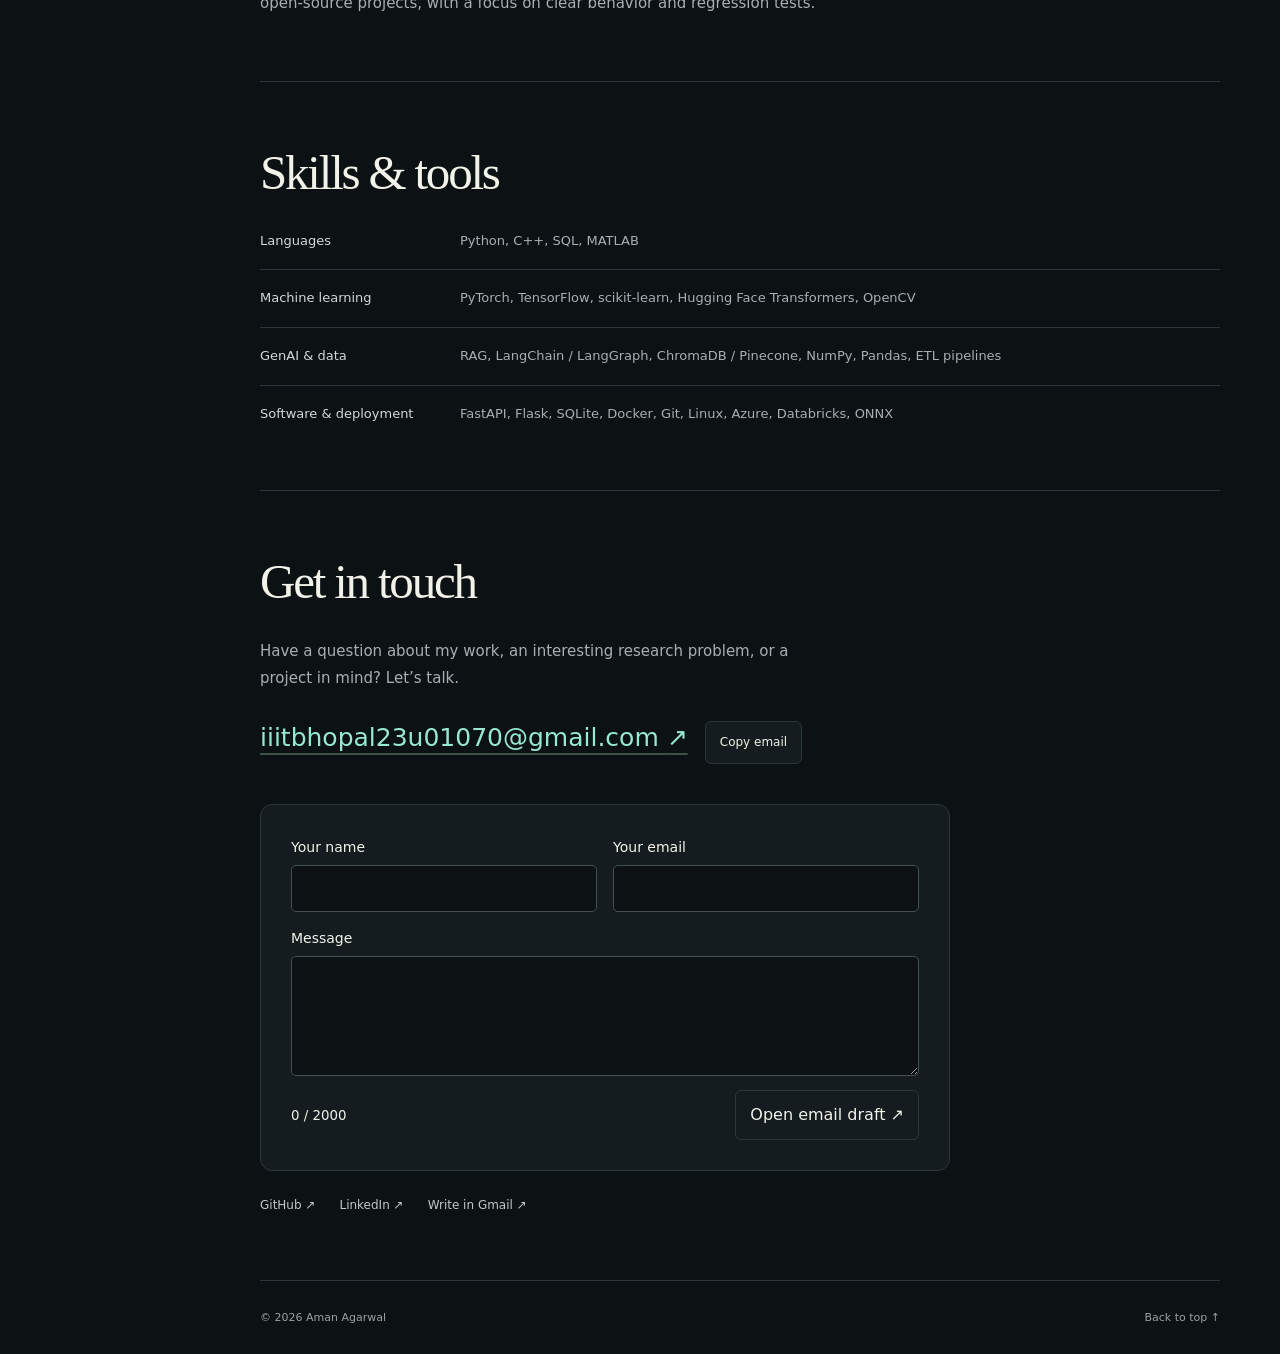
==== commit 10dc771d: "Redesign portfolio around research, navigation and contact workflows" ====
--- a/public/index.html
+++ b/public/index.html
@@ -12,22 +12,25 @@
   <meta property="og:description" content="Machine learning research, useful software, and contributions to open source.">
   <meta property="og:url" content="https://solitarybear.com/">
   <link rel="icon" href="favicon.svg?v=20261113" type="image/svg+xml">
-  <link rel="stylesheet" href="styles.css?v=20261127b">
+  <link rel="stylesheet" href="styles.css?v=20261127c">
+  <script src="portfolio.js" defer></script>
 </head>
 <body>
 <a class="skip-link" href="#main">Skip to content</a>
 <header class="mast"><div class="mast-inner">
   <a class="wordmark" href="#home">aman<span>.</span>agarwal</a>
-  <nav aria-label="Main navigation"><a href="#experience">Experience</a><a href="#work">Projects</a><a href="#open-source">Open source</a><a href="#about">About</a><a href="#contact">Contact</a></nav>
+  <p class="rail-role">Machine learning<br>&amp; robotics</p><button class="menu" hidden aria-expanded="false" aria-controls="sections">Sections</button>
+  <nav id="sections" aria-label="Main navigation"><a href="#experience">Experience</a><a href="#work">Projects</a><a href="#open-source">Open source</a><a href="#education">Education</a><a href="#skills">Toolkit</a><a href="#about">About</a><a href="#contact">Contact</a></nav><a class="rail-footer" href="https://github.com/solitarybear">@solitarybear ↗</a>
 </div></header>
 <main id="main" class="content">
   <header class="hero" id="home">
-    <p class="hello">Hi, I’m</p>
-    <h1>Aman Agarwal<span>.</span></h1>
+    <p class="hello">Machine learning / Robotics</p>
+    <h1>Aman <em>Agarwal</em><span>.</span></h1>
     <p class="hero-summary">I build machine learning tools for computer vision and robotics. I study electronics at IIIT Bhopal and contribute to Haystack.</p>
-    <p class="location">Bhopal, India · Class of 2027</p>
-    <div class="actions"><a class="button" href="#work">View projects <span aria-hidden="true">↗</span></a><a class="quiet-link" href="#contact">Get in touch <span aria-hidden="true">↗</span></a></div>
+    <p class="location">Bhopal, India <time id="clock"></time></p>
+    <div class="actions"><a class="button" href="#work">View projects <span aria-hidden="true">↗</span></a><a class="quiet-link" href="resume.html">Résumé <span aria-hidden="true">↗</span></a></div>
 
+    <div class="hero-social"><a href="https://github.com/solitarybear">GitHub ↗</a><a href="https://linkedin.com/in/solitarybear">LinkedIn ↗</a></div>
   </header>
   <section id="experience" aria-labelledby="experience-title">
     <div class="section-title"><h2 id="experience-title">Experience & community</h2></div>
@@ -41,12 +44,12 @@
   <section id="work" aria-labelledby="work-title">
     <div class="section-title"><h2 id="work-title">Selected projects</h2><a class="section-link" href="https://github.com/solitarybear?tab=repositories">All repositories ↗</a></div>
     <div class="projects">
-      <article class="project"><p class="eyebrow">MULTIMODAL LEARNING</p><h3><a href="https://github.com/solitarybear/Task-Aware-Semantic-Grasp-Quality-Prediction">Task-aware grasp prediction <span aria-hidden="true">↗</span></a></h3><p>Combining RGB-D input and task descriptions to score grasp quality. Exploring cross-modal transformers, a FiLM-conditioned ResNet baseline, and physics-informed prediction.</p><ul class="tags" aria-label="Technologies"><li>PyTorch</li><li>Transformers</li><li>Computer vision</li></ul><a class="project-link" href="https://github.com/solitarybear/Task-Aware-Semantic-Grasp-Quality-Prediction">Explore SemGrasp ↗</a></article>
-      <article class="project"><p class="eyebrow">COMPUTER VISION</p><h3><a href="https://github.com/solitarybear/Driver-Drowsiness-Detection">Driver Drowsiness Detection <span aria-hidden="true">↗</span></a></h3><p>A webcam-based MATLAB project that monitors eye activity with a Haar cascade classifier and triggers an alert after a sustained absence of detected eyes.</p><ul class="tags" aria-label="Technologies"><li>MATLAB</li><li>Haar cascades</li><li>Image processing</li></ul><a class="project-link" href="https://github.com/solitarybear/Driver-Drowsiness-Detection">View repository ↗</a></article>
+      <article class="project"><p class="eyebrow">MULTIMODAL LEARNING</p><h3><a href="https://github.com/solitarybear/Task-Aware-Semantic-Grasp-Quality-Prediction">Task-aware grasp prediction <span aria-hidden="true">↗</span></a></h3><p>Combining RGB-D input and task descriptions to score grasp quality. Exploring cross-modal transformers, a FiLM-conditioned ResNet baseline, and physics-informed prediction.</p><details class="stack"><summary>Technology stack</summary><ul class="tags" aria-label="Technologies"><li>PyTorch</li><li>Transformers</li><li>Computer vision</li></ul></details><a class="project-link" href="https://github.com/solitarybear/Task-Aware-Semantic-Grasp-Quality-Prediction">Explore SemGrasp ↗</a></article>
+      <article class="project"><p class="eyebrow">COMPUTER VISION</p><h3><a href="https://github.com/solitarybear/Driver-Drowsiness-Detection">Driver Drowsiness Detection <span aria-hidden="true">↗</span></a></h3><p>A webcam-based MATLAB project that monitors eye activity with a Haar cascade classifier and triggers an alert after a sustained absence of detected eyes.</p><details class="stack"><summary>Technology stack</summary><ul class="tags" aria-label="Technologies"><li>MATLAB</li><li>Haar cascades</li><li>Image processing</li></ul></details><a class="project-link" href="https://github.com/solitarybear/Driver-Drowsiness-Detection">View repository ↗</a></article>
     <details class="more"><summary><span class="closed">Show 2 more projects</span><span class="opened">Show less</span></summary>
 <div class="extra-items">
-      <article class="project"><p class="eyebrow">PYTHON / DATA ANALYTICS</p><h3><a href="https://github.com/solitarybear/Daily-Score-Tracker">Daily Score Tracker <span aria-hidden="true">↗</span></a></h3><p>An offline Ubuntu app for tracking daily activities. Flexible scoring, habit trends, and cross-activity correlations, with versioned rules to preserve historical records.</p><ul class="tags" aria-label="Technologies"><li>Python</li><li>GTK4 / libadwaita</li><li>SQLite</li></ul><a class="project-link" href="https://github.com/solitarybear/Daily-Score-Tracker">View repository ↗</a></article>
-      <article class="project"><p class="eyebrow">PYTHON / DESKTOP SOFTWARE</p><h3><a href="https://github.com/solitarybear/PocketLog">PocketLog <span aria-hidden="true">↗</span></a></h3><p>An offline expense-sharing app with equal or custom splits, participant reports, and settlement suggestions. Integer-paise arithmetic keeps money calculations precise.</p><ul class="tags" aria-label="Technologies"><li>Python</li><li>PySide6 / Qt</li><li>SQLite</li></ul><a class="project-link" href="https://github.com/solitarybear/PocketLog">View repository ↗</a></article>
+      <article class="project"><p class="eyebrow">PYTHON / DATA ANALYTICS</p><h3><a href="https://github.com/solitarybear/Daily-Score-Tracker">Daily Score Tracker <span aria-hidden="true">↗</span></a></h3><p>An offline Ubuntu app for tracking daily activities. Flexible scoring, habit trends, and cross-activity correlations, with versioned rules to preserve historical records.</p><details class="stack"><summary>Technology stack</summary><ul class="tags" aria-label="Technologies"><li>Python</li><li>GTK4 / libadwaita</li><li>SQLite</li></ul></details><a class="project-link" href="https://github.com/solitarybear/Daily-Score-Tracker">View repository ↗</a></article>
+      <article class="project"><p class="eyebrow">PYTHON / DESKTOP SOFTWARE</p><h3><a href="https://github.com/solitarybear/PocketLog">PocketLog <span aria-hidden="true">↗</span></a></h3><p>An offline expense-sharing app with equal or custom splits, participant reports, and settlement suggestions. Integer-paise arithmetic keeps money calculations precise.</p><details class="stack"><summary>Technology stack</summary><ul class="tags" aria-label="Technologies"><li>Python</li><li>PySide6 / Qt</li><li>SQLite</li></ul></details><a class="project-link" href="https://github.com/solitarybear/PocketLog">View repository ↗</a></article>
 </div></details>
     </div>
   </section>
@@ -63,10 +66,14 @@
     </article>
     <a class="quiet-link more-contributions" href="https://github.com/pulls?q=is%3Apr+author%3Asolitarybear">View contributions on GitHub ↗</a>
   </section>
+  <section id="education" aria-labelledby="education-title">
+    <div class="section-title"><h2 id="education-title">Education</h2></div>
+    <article class="experience-row"><p class="period">2023 — 2027</p><div><h3>IIIT Bhopal</h3><p class="organization">B.Tech · Electronics and Communication Engineering</p><p>Expected June 2027</p><ul class="tags"><li>Digital signal processing</li><li>Microprocessors</li><li>VLSI design</li></ul></div></article>
+  </section>
   <section id="about" aria-labelledby="about-title">
     <div class="section-title"><h2 id="about-title">About</h2></div>
     <div class="about-copy"><p>I’m an Electronics and Communication Engineering undergraduate drawn to the practical side of AI: how models learn, how we evaluate them, and how they fit into reliable software.</p><p>My work spans multimodal grasp prediction, neural-network research at IIT (BHU), and offline tools for tracking habits and shared expenses. I also contribute fixes to open-source projects, with a focus on clear behavior and regression tests.</p></div>
-    <div class="facts"><div><span>FOCUS</span><p>Machine learning & computer vision</p></div><div><span>EDUCATION</span><p>B.Tech, ECE · IIIT Bhopal<br><small>2023–2027 · Expected June 2027</small></p></div></div>
+
   </section>
   <section id="skills" aria-labelledby="skills-title">
     <div class="section-title"><h2 id="skills-title">Skills & tools</h2></div>
@@ -78,6 +85,10 @@
     <div class="section-title"><h2 id="contact-title">Get in touch</h2></div>
     <p class="contact-copy">Have a question about my work, an interesting research problem, or a project in mind? Let’s talk.</p>
     <a class="email-link" href="mailto:iiitbhopal23u01070@gmail.com">iiitbhopal23u01070@gmail.com <span aria-hidden="true">↗</span></a>
+    <button id="copy" hidden>Copy email</button><p id="copy-status" role="status"></p>
+    <form id="draft" hidden><div class="fields"><label>Your name<input name="sender" autocomplete="name" maxlength="100" required></label><label>Your email<input name="reply" type="email" autocomplete="email" required></label></div>
+    <label>Message<textarea name="message" rows="4" maxlength="2000" required></textarea></label>
+    <div class="draft-actions"><small id="count">0 / 2000</small><button>Open email draft ↗</button></div></form>
     <div class="contact-links"><a href="https://github.com/solitarybear">GitHub ↗</a><a href="https://linkedin.com/in/solitarybear">LinkedIn ↗</a><a href="https://mail.google.com/mail/?view=cm&amp;fs=1&amp;to=iiitbhopal23u01070%40gmail.com">Write in Gmail ↗</a></div>
   </section>
   <!--/email_off-->
--- a/public/styles.css
+++ b/public/styles.css
@@ -150,3 +150,61 @@
     .more summary:hover { border-color: var(--accent); }
   }
 }
+
+:root { --bg:#0c1114; --panel:#141c20; --line:#2b383b; --accent:#96e9ce; --text:#f1f2e9; }
+body { font-family: Inter, system-ui, sans-serif; }
+.hero { background: linear-gradient(0deg,var(--bg),transparent 18%), linear-gradient(90deg,transparent,#10181bbf 50%,transparent), url(signal.webp) center/cover; text-align:center; margin-inline:calc(-1 * clamp(20px, 5vw, 56px)); padding:clamp(60px,8vw,116px) 20px 64px; }
+.hero h1 { font-weight:650; }
+.hero h1 em { font:italic 1.04em Georgia,serif; letter-spacing:-.07em; }
+.hello,.period,.rail-role,.wordmark { font-family:ui-monospace,monospace; }
+.hello { text-transform:uppercase; letter-spacing:.16em; font-size:12px; color:var(--accent); }
+.hero-summary { margin:22px auto 12px; color:#dce6e0; }
+.actions,.hero-social { justify-content:center; }
+.hero-social { display:flex; gap:22px; margin-top:22px; font-size:13px; }
+.section-title h2 { font:normal clamp(32px,4vw,49px)/1.12 Georgia,serif; letter-spacing:-.045em; }
+.project { background:linear-gradient(145deg,#1a292b,var(--panel) 55%); }
+.stack { margin:16px 0; color:var(--accent); font-size:13px; }
+.stack summary,button { cursor:pointer; }
+.stack .tags { margin:8px 0; }
+button { color:var(--text); background:var(--panel); border:1px solid var(--line); border-radius:6px; padding:10px 14px; font:inherit; }
+:where(button,summary,input,textarea):focus-visible { outline:2px solid var(--accent); outline-offset:3px; }
+nav a[aria-current] { background:#20332f; color:var(--accent); }
+.rail-role,.rail-footer,.menu { display:none; }
+form { max-width:690px; margin-top:28px; padding:clamp(18px,3vw,30px); background:var(--panel); border:1px solid var(--line); border-radius:12px; }
+form label { display:grid; gap:6px; margin-bottom:14px; font-size:14px; }
+.fields { display:grid; grid-template-columns:1fr 1fr; gap:16px; }
+input,textarea { width:100%; min-width:0; font:inherit; color:var(--text); background:var(--bg); border:1px solid #425150; padding:10px; border-radius:5px; }
+textarea { resize:vertical; }
+.draft-actions,.cv-tools { display:flex; align-items:center; justify-content:space-between; gap:12px; }
+#copy { margin:12px; font-size:12px; }
+.cv { max-width:820px; padding:40px 6%; margin:auto; box-sizing:content-box; }
+.cv h2 { margin:28px 0 12px; border-bottom:1px solid var(--line); }
+.cv h3 { margin:14px 0 4px; }
+.cv-tools { margin-bottom:32px; }
+@media(min-width:960px) {
+  .mast { position:fixed; inset:0 auto 0 0; width:200px; border-right:1px solid var(--line); }
+  .mast-inner { height:100%; overflow:auto; align-items:stretch; flex-direction:column; justify-content:flex-start; padding:38px 18px; }
+  .mast nav { flex-direction:column; }
+  .rail-role,.rail-footer { display:block; font-size:13px; }
+  .rail-role { padding-bottom:28px; border-bottom:1px solid var(--line); }
+  .rail-footer { margin-top:auto; color:var(--accent); }
+  .content { width:calc(100% - 200px); max-width:none; margin-left:200px; }
+  .content > section,.content > footer { max-width:960px; margin-inline:auto; }
+}
+@media(max-width:959px) {
+  .mast { position:sticky; top:0; z-index:3; }
+  .mast-inner { display:flex; align-items:center; flex-direction:row; flex-wrap:wrap; }
+  .menu:not([hidden]) { display:block; margin-left:auto; font-size:13px; }
+  .mast nav { flex-basis:100%; }
+  .menu[aria-expanded=false]:not([hidden]) + nav { display:none; }
+  section:target { scroll-margin-top:78px; }
+}
+@media(max-width:530px) { .fields { grid-template-columns:1fr; gap:0; } }
+@media print {
+  :root { color-scheme:light; --text:#111; --muted:#222; --bg:white; }
+  .cv { padding:0; max-width:none; font-size:10pt; }
+  .cv-tools { display:none; }
+  .cv h1 { font-size:30pt; }
+  .cv h2 { font-size:16pt; margin-top:14px; }
+  .cv h3 { font-size:12pt; }
+}
